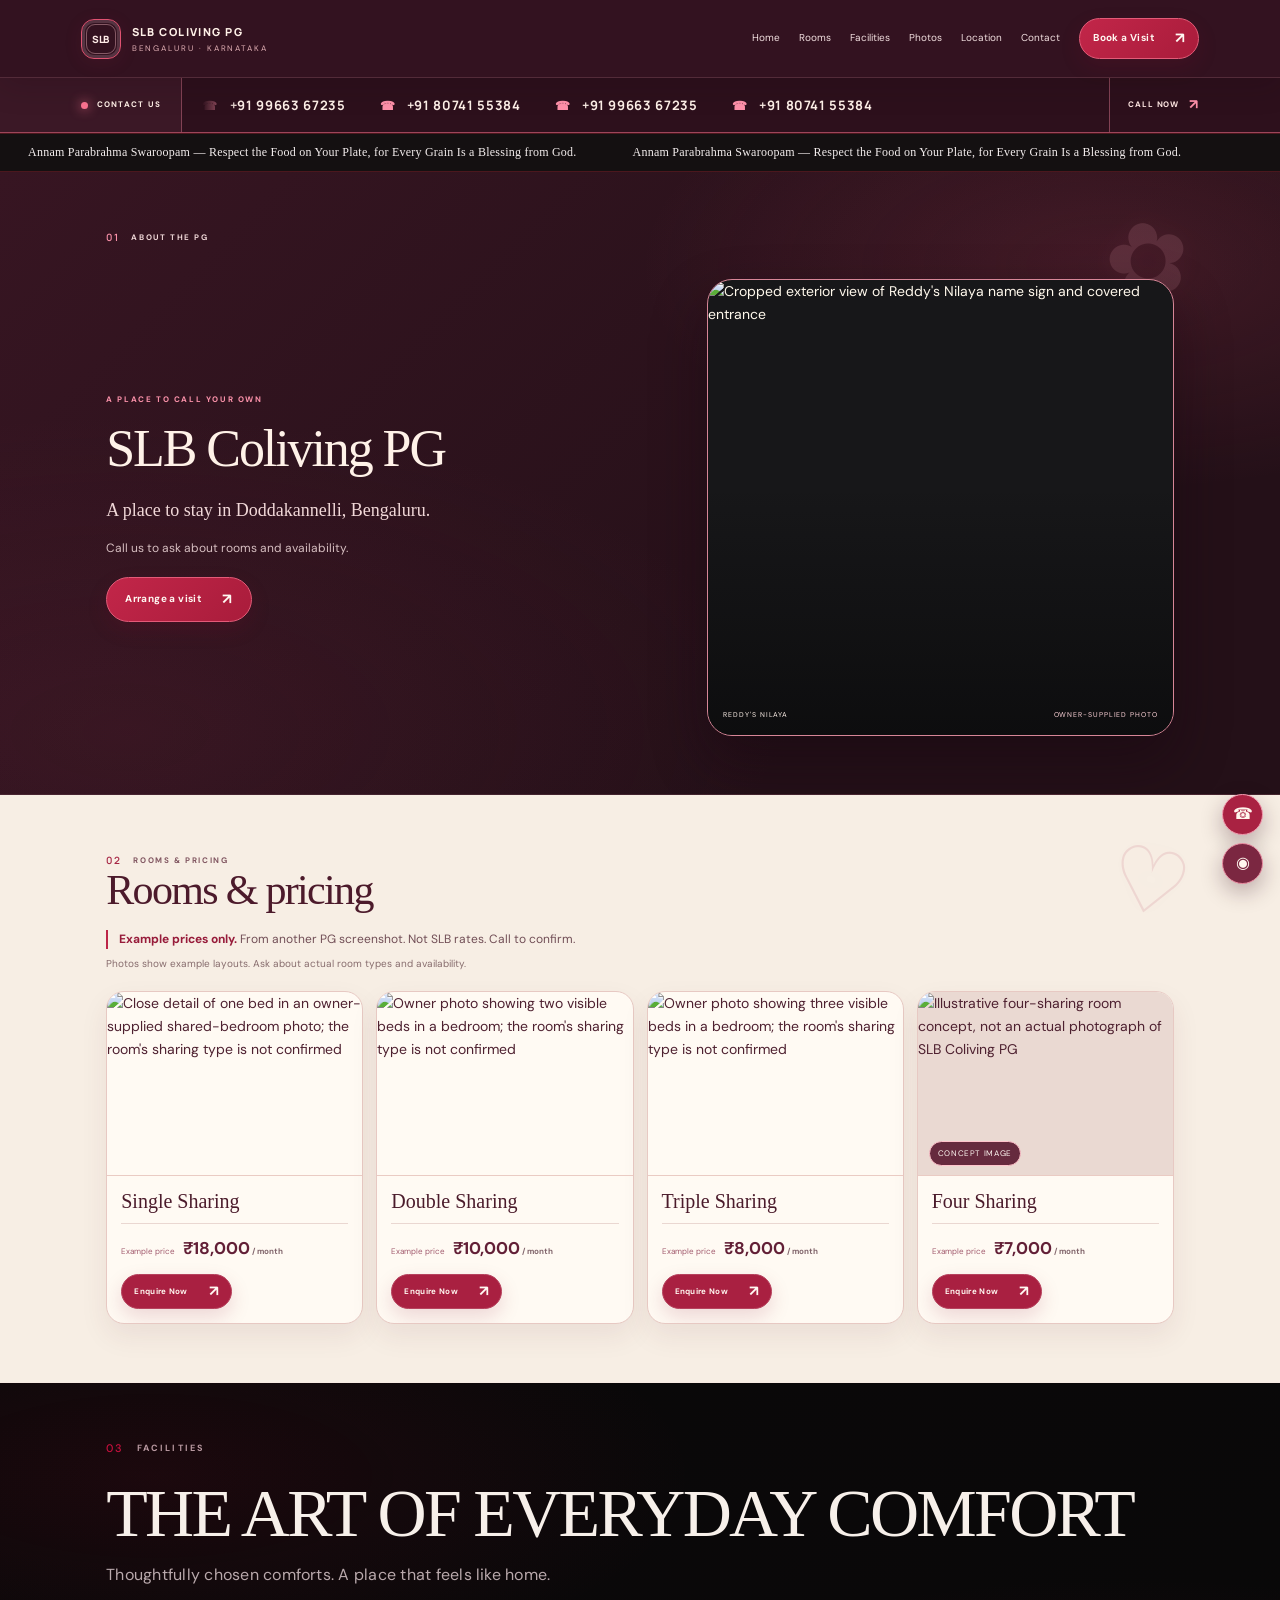
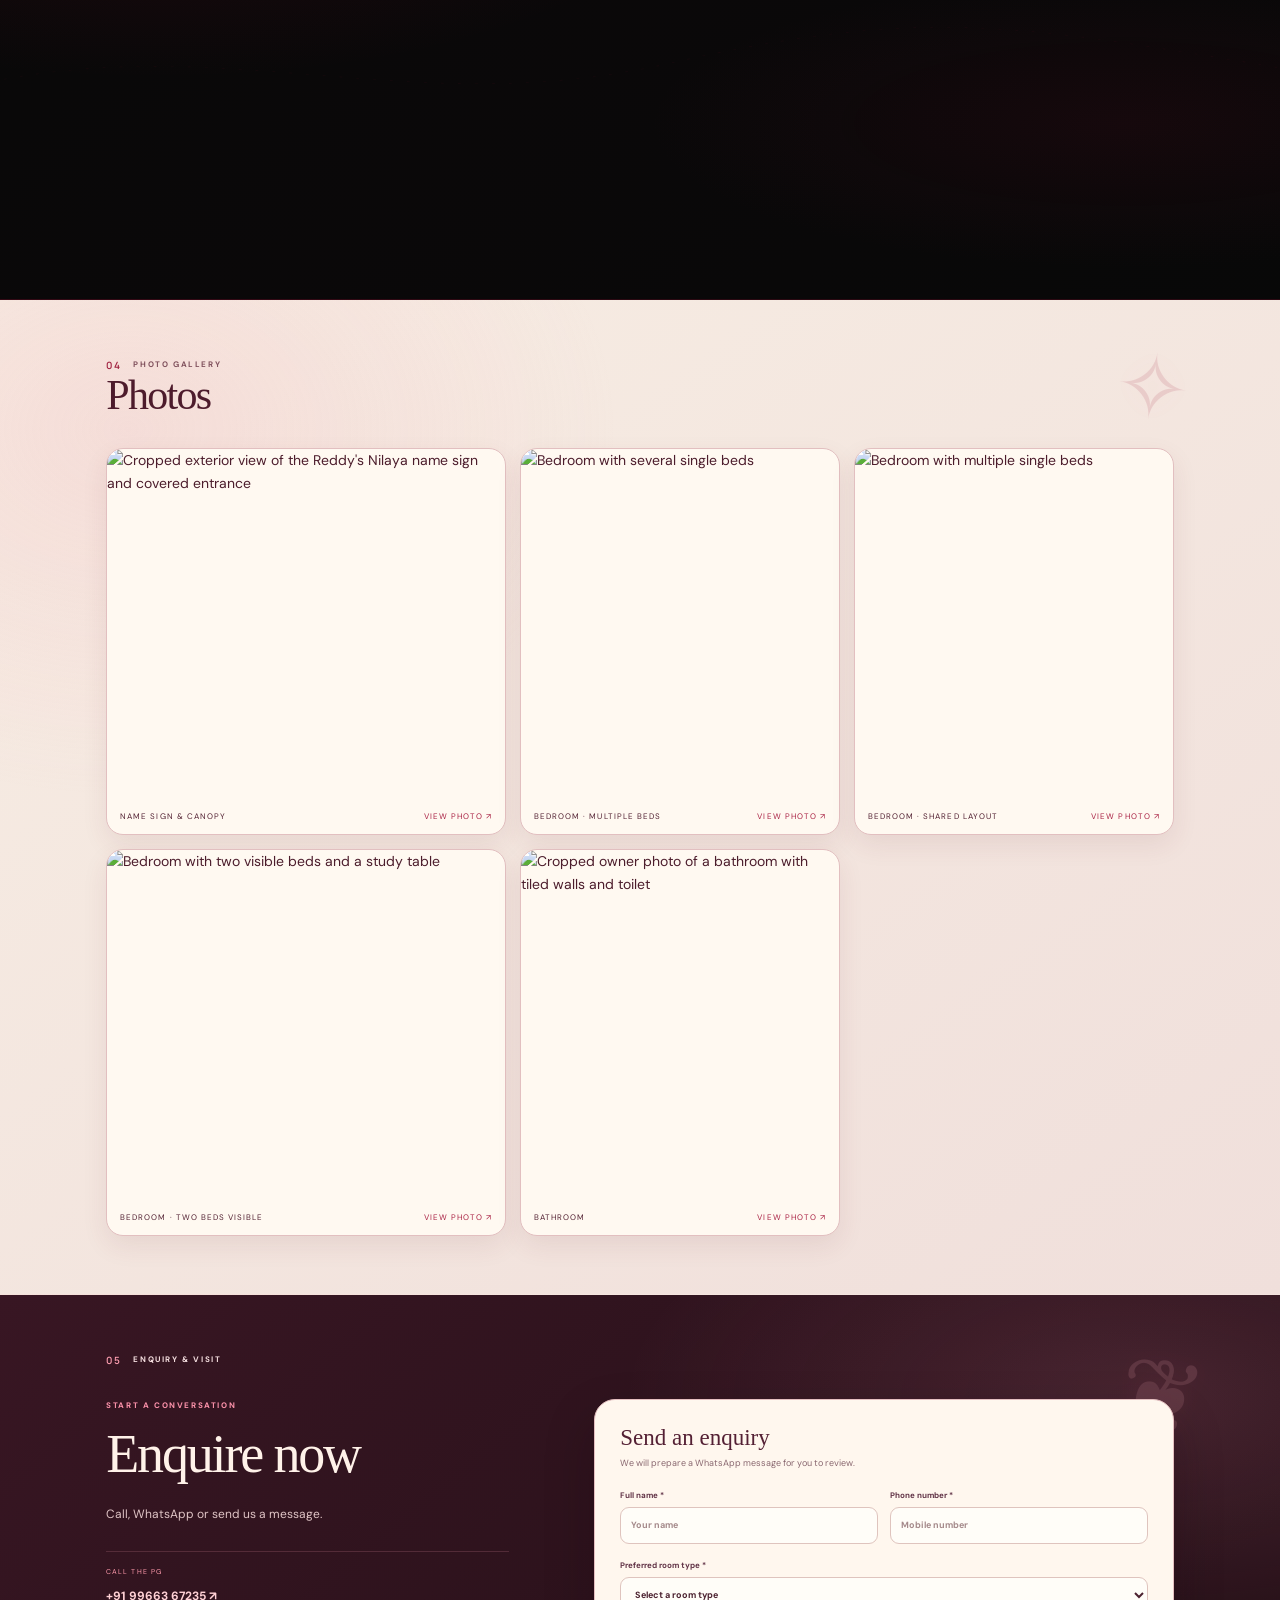
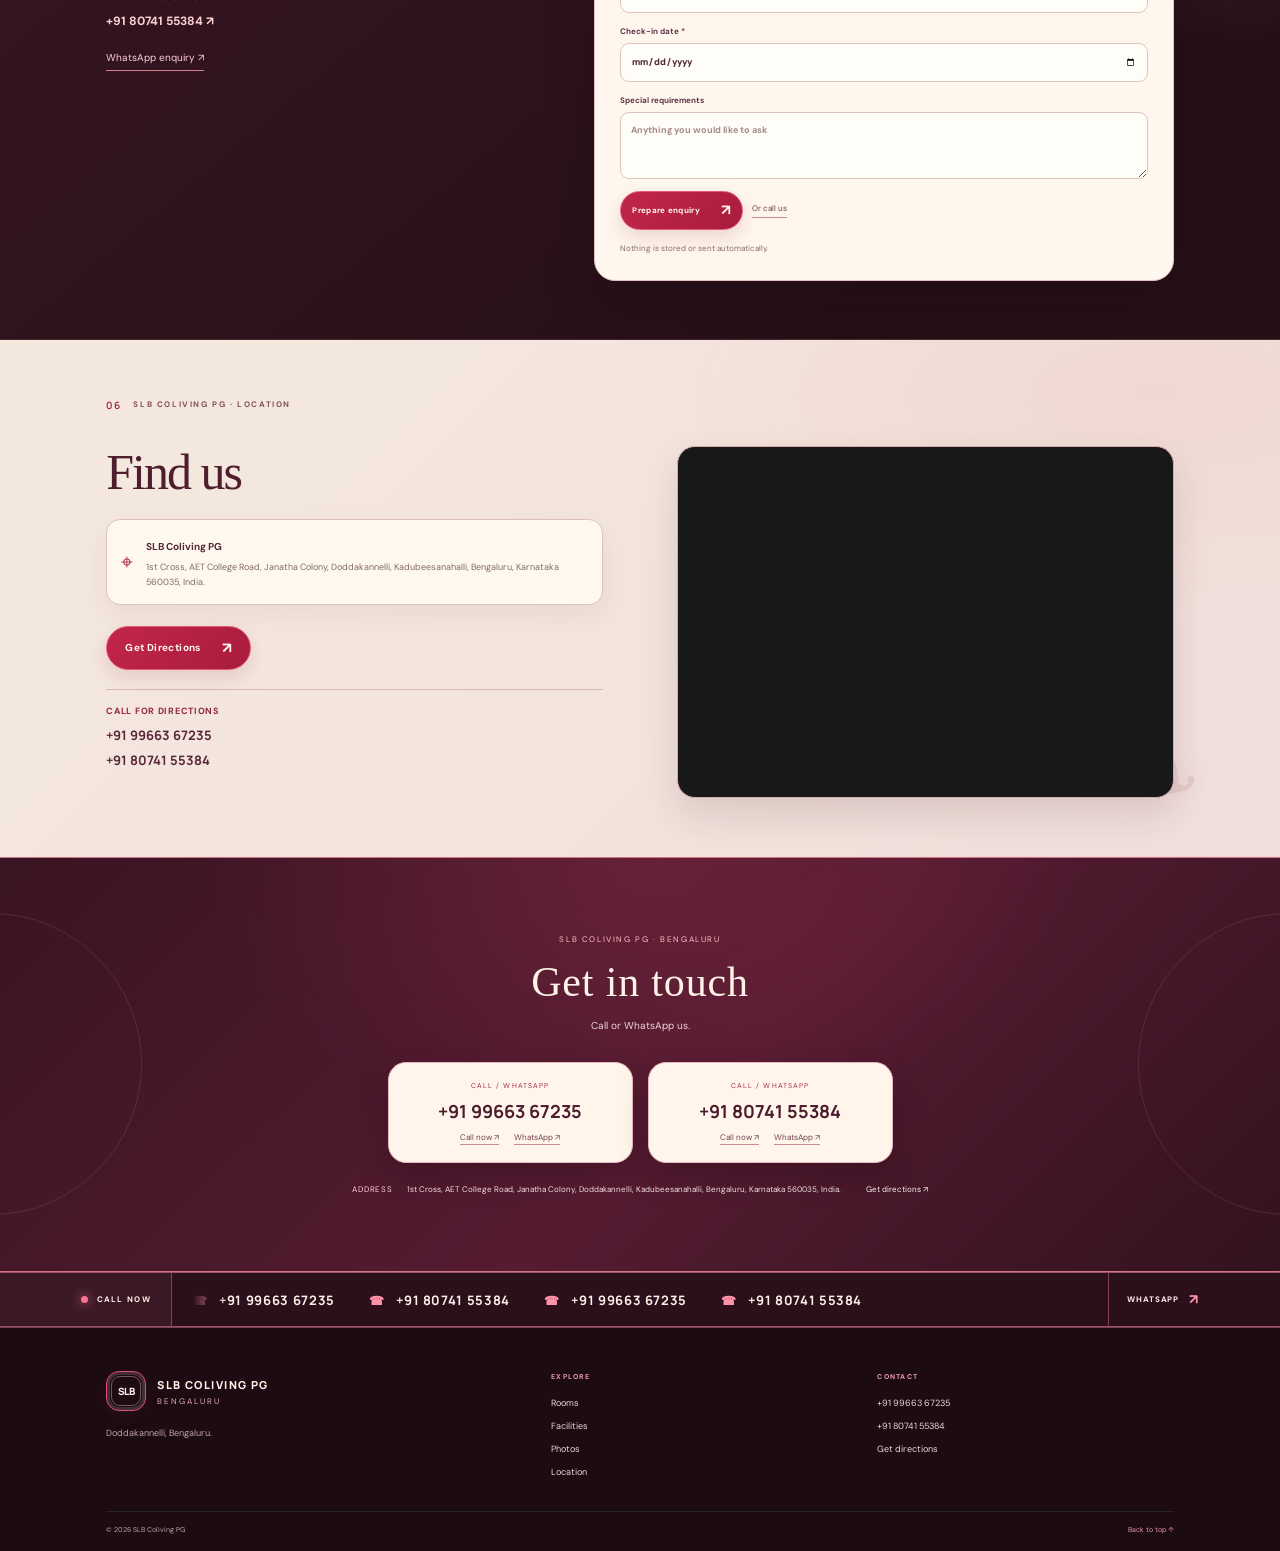
==== index.html @ c2b4a43f "Add files via upload" ====
<!doctype html>
<html lang="en">
  <head>
    <meta charset="utf-8" />
    <meta name="viewport" content="width=device-width, initial-scale=1" />
    <meta name="theme-color" content="#101011" />
    <meta
      name="description"
      content="SLB Coliving PG in Bengaluru. View owner-provided room photos, facilities, directions and contact details."
    />
    <title>SLB Coliving PG | Bengaluru</title>
    <link rel="preconnect" href="https://fonts.googleapis.com" />
    <link rel="preconnect" href="https://fonts.gstatic.com" crossorigin />
    <link
      href="https://fonts.googleapis.com/css2?family=DM+Sans:wght@400;500;600;700&family=Manrope:wght@400;500;600;700;800&display=swap"
      rel="stylesheet"
    />
    <link rel="stylesheet" href="style.css" />
  </head>
  <body>
    <header class="site-header">
      <a class="brand" href="#home" aria-label="SLB Coliving PG home"
        ><span class="brand-mark">SLB</span
        ><span class="brand-name"
          ><strong>SLB COLIVING PG</strong
          ><small>BENGALURU · KARNATAKA</small></span
        ></a
      >
      <button
        class="menu-toggle"
        aria-label="Open navigation"
        aria-expanded="false"
        aria-controls="main-nav"
      >
        <span></span><span></span><span></span>
      </button>
      <nav class="nav-links" id="main-nav" aria-label="Main navigation">
        <a href="#home">Home</a><a href="#rooms">Rooms</a
        ><a href="#facilities">Facilities</a><a href="#gallery">Photos</a
        ><a href="#location">Location</a><a href="#contact">Contact</a>
        <a class="button nav-book" href="#booking"
          >Book a Visit <span>↗</span></a
        >
      </nav>
    </header>
    <main id="home">
      <section class="ticker" aria-label="Contact phone numbers">
        <span class="ticker-label"><i class="pulse-dot"></i> CONTACT US</span>
        <div class="ticker-window">
          <div class="ticker-track">
            <div class="ticker-group">
              <a href="tel:+919966367235"
                ><span class="phone-icon">☎</span> +91 99663 67235</a
              ><b>✦</b
              ><a href="tel:+918074155384"
                ><span class="phone-icon">☎</span> +91 80741 55384</a
              ><b>✦</b>
            </div>
            <div class="ticker-group" aria-hidden="true">
              <a tabindex="-1" href="tel:+919966367235"
                ><span class="phone-icon">☎</span> +91 99663 67235</a
              ><b>✦</b
              ><a tabindex="-1" href="tel:+918074155384"
                ><span class="phone-icon">☎</span> +91 80741 55384</a
              ><b>✦</b>
            </div>
          </div>
        </div>
        <a class="ticker-call" href="tel:+919966367235"
          >CALL NOW <span>↗</span></a
        >
      </section>

      <section class="quote-ticker" aria-label="Food blessing quote">
        <div class="quote-track">
          <div class="quote-group">
            <span aria-hidden="true">✦</span>
            <p>
              Annam Parabrahma Swaroopam — Respect the Food on Your Plate, for
              Every Grain Is a Blessing from God.
            </p>
          </div>
          <div class="quote-group" aria-hidden="true">
            <span>✦</span>
            <p>
              Annam Parabrahma Swaroopam — Respect the Food on Your Plate, for
              Every Grain Is a Blessing from God.
            </p>
          </div>
        </div>
      </section>

      <section class="section about-section reveal" id="about">
        <div class="section-kicker"><span>01</span> ABOUT THE PG <i></i></div>
        <div class="about-layout">
          <div class="about-copy">
            <p class="overline">A PLACE TO CALL YOUR OWN</p>
            <h1>SLB Coliving PG</h1>
            <p class="lead">A place to stay in Doddakannelli, Bengaluru.</p>
            <p class="body-copy">
              Call us to ask about rooms and availability.
            </p>
            <a class="button" href="#booking">Arrange a visit <span>↗</span></a>
          </div>
          <figure class="about-image">
            <img
              src="assets/images/pg-exterior-canopy.jpg"
              alt="Cropped exterior view of Reddy's Nilaya name sign and covered entrance"
              fetchpriority="high"
            />
            <figcaption>
              <span>REDDY'S NILAYA</span><span>OWNER-SUPPLIED PHOTO</span>
            </figcaption>
          </figure>
        </div>
      </section>

      <section class="section rooms-section reveal" id="rooms">
        <div class="section-kicker">
          <span>02</span> ROOMS & PRICING <i></i>
        </div>
        <div class="section-heading"><h2>Rooms &amp; pricing</h2></div>
        <p class="pricing-note">
          <strong>Example prices only.</strong> From another PG screenshot. Not
          SLB rates. Call to confirm.
        </p>
        <p class="room-layout-note">
          Photos show example layouts. Ask about actual room types and
          availability.
        </p>

        <div class="room-grid" id="room-grid">
          <article class="room-card room-card-reference">
            <img
              class="room-photo"
              src="assets/images/single-bed-detail.jpg"
              alt="Close detail of one bed in an owner-supplied shared-bedroom photo; the room's sharing type is not confirmed"
              loading="lazy"
            />
            <div class="room-card-body">
              <h3>Single Sharing</h3>
              <div class="room-price">
                <span>Example price</span
                ><strong>₹18,000<small> / month</small></strong>
              </div>
              <div class="room-actions">
                <a href="#contact" class="button button-outline"
                  >Enquire Now <span>↗</span></a
                >
              </div>
            </div>
          </article>
          <article class="room-card room-card-reference">
            <img
              class="room-photo"
              src="assets/images/bedroom-layout-03.jpg"
              alt="Owner photo showing two visible beds in a bedroom; the room's sharing type is not confirmed"
              loading="lazy"
            />
            <div class="room-card-body">
              <h3>Double Sharing</h3>
              <div class="room-price">
                <span>Example price</span
                ><strong>₹10,000<small> / month</small></strong>
              </div>
              <div class="room-actions">
                <a href="#contact" class="button button-outline"
                  >Enquire Now <span>↗</span></a
                >
              </div>
            </div>
          </article>
          <article class="room-card room-card-reference">
            <img
              class="room-photo"
              src="assets/images/bedroom-layout-02.jpg"
              alt="Owner photo showing three visible beds in a bedroom; the room's sharing type is not confirmed"
              loading="lazy"
            />
            <div class="room-card-body">
              <h3>Triple Sharing</h3>
              <div class="room-price">
                <span>Example price</span
                ><strong>₹8,000<small> / month</small></strong>
              </div>
              <div class="room-actions">
                <a href="#contact" class="button button-outline"
                  >Enquire Now <span>↗</span></a
                >
              </div>
            </div>
          </article>
          <article class="room-card room-card-reference">
            <figure class="room-visual room-visual-concept">
              <img
                class="room-photo"
                src="assets/images/four-sharing-concept.jpg"
                alt="Illustrative four-sharing room concept, not an actual photograph of SLB Coliving PG"
                loading="lazy"
              />
              <figcaption class="concept-badge">Concept image</figcaption>
            </figure>
            <div class="room-card-body">
              <h3>Four Sharing</h3>
              <div class="room-price">
                <span>Example price</span
                ><strong>₹7,000<small> / month</small></strong>
              </div>
              <div class="room-actions">
                <a href="#contact" class="button button-outline"
                  >Enquire Now <span>↗</span></a
                >
              </div>
            </div>
          </article>
        </div>
      </section>

      <section class="section facilities-section reveal" id="facilities">
        <div class="facilities-marquee-art" aria-hidden="true">
          <svg class="facilities-flight-path" viewBox="0 0 900 180" preserveAspectRatio="none"><path d="M-40 125C150 10 280 176 470 78S720 18 940 100" /></svg>
          <svg class="facilities-butterfly-flight facilities-butterfly-flight--single" viewBox="0 0 100 72">
            <g class="facility-butterfly-wing facility-butterfly-wing--left"><path d="M49 34C39 16 18 8 9 14c-7 5 1 20 16 23-8 6-10 16-3 19 10 4 22-8 27-20"/><path d="M13 17c8 1 18 8 29 17M24 37c8 2 15 3 24 1"/></g>
            <g class="facility-butterfly-wing facility-butterfly-wing--right"><path d="M51 34c10-18 31-26 40-20 7 5-1 20-16 23 8 6 10 16 3 19-10 4-22-8-27-20"/><path d="M87 17c-8 1-18 8-29 17m18 3c-8 2-15 3-24 1"/></g>
            <path d="M49 31c-2 10-2 18 1 27m1-27c2 10 2 18-1 27m-1-27c-2-9-6-15-12-20m14 20c2-9 6-15 12-20"/>
          </svg>
        </div>
        <div class="facilities-marquee-heading">
          <div class="section-kicker"><span>03</span> FACILITIES</div>
          <h2>THE ART OF EVERYDAY COMFORT</h2>
          <p>Thoughtfully chosen comforts. A place that feels like home.</p>
        </div>
        <div class="facility-marquee-list">
          <article class="facility-marquee-row facility-marquee-row--single" data-facility-row data-row-id="all">
            <div class="facility-marquee-window" role="group" aria-label="Facility names">
              <div class="facility-marquee-track">
                <div class="facility-marquee-group">
                                    <button class="facility-marquee-item" type="button" data-facility-name="Bed" data-category-title="Room Essentials" data-category-description="Simple comforts for settling into your own space." aria-label="Show details for Bed" aria-pressed="false" aria-controls="facility-detail-all">
                    <span class="facility-marquee-name">Bed</span><span class="facility-marquee-star" aria-hidden="true">✦</span>
                  </button>
                  <button class="facility-marquee-item" type="button" data-facility-name="Bed Sheet" data-category-title="Room Essentials" data-category-description="Simple comforts for settling into your own space." aria-label="Show details for Bed Sheet" aria-pressed="false" aria-controls="facility-detail-all">
                    <span class="facility-marquee-name">Bed Sheet</span><span class="facility-marquee-star" aria-hidden="true">✦</span>
                  </button>
                  <button class="facility-marquee-item" type="button" data-facility-name="Pillows" data-category-title="Room Essentials" data-category-description="Simple comforts for settling into your own space." aria-label="Show details for Pillows" aria-pressed="false" aria-controls="facility-detail-all">
                    <span class="facility-marquee-name">Pillows</span><span class="facility-marquee-star" aria-hidden="true">✦</span>
                  </button>
                  <button class="facility-marquee-item" type="button" data-facility-name="Pillow Cover" data-category-title="Room Essentials" data-category-description="Simple comforts for settling into your own space." aria-label="Show details for Pillow Cover" aria-pressed="false" aria-controls="facility-detail-all">
                    <span class="facility-marquee-name">Pillow Cover</span><span class="facility-marquee-star" aria-hidden="true">✦</span>
                  </button>
                  <button class="facility-marquee-item" type="button" data-facility-name="Chair" data-category-title="Room Essentials" data-category-description="Simple comforts for settling into your own space." aria-label="Show details for Chair" aria-pressed="false" aria-controls="facility-detail-all">
                    <span class="facility-marquee-name">Chair</span><span class="facility-marquee-star" aria-hidden="true">✦</span>
                  </button>
                  <button class="facility-marquee-item" type="button" data-facility-name="Cupboard" data-category-title="Room Essentials" data-category-description="Simple comforts for settling into your own space." aria-label="Show details for Cupboard" aria-pressed="false" aria-controls="facility-detail-all">
                    <span class="facility-marquee-name">Cupboard</span><span class="facility-marquee-star" aria-hidden="true">✦</span>
                  </button>
                  <button class="facility-marquee-item" type="button" data-facility-name="Balcony" data-category-title="Room Essentials" data-category-description="Simple comforts for settling into your own space." aria-label="Show details for Balcony" aria-pressed="false" aria-controls="facility-detail-all">
                    <span class="facility-marquee-name">Balcony</span><span class="facility-marquee-star" aria-hidden="true">✦</span>
                  </button>
                  <button class="facility-marquee-item" type="button" data-facility-name="CCTV" data-category-title="Safety &amp; Security" data-category-description="Everyday security and backup essentials." aria-label="Show details for CCTV" aria-pressed="false" aria-controls="facility-detail-all">
                    <span class="facility-marquee-name">CCTV</span><span class="facility-marquee-star" aria-hidden="true">✦</span>
                  </button>
                  <button class="facility-marquee-item" type="button" data-facility-name="Security Guard" data-category-title="Safety &amp; Security" data-category-description="Everyday security and backup essentials." aria-label="Show details for Security Guard" aria-pressed="false" aria-controls="facility-detail-all">
                    <span class="facility-marquee-name">Security Guard</span><span class="facility-marquee-star" aria-hidden="true">✦</span>
                  </button>
                  <button class="facility-marquee-item" type="button" data-facility-name="Power Backup" data-category-title="Safety &amp; Security" data-category-description="Everyday security and backup essentials." aria-label="Show details for Power Backup" aria-pressed="false" aria-controls="facility-detail-all">
                    <span class="facility-marquee-name">Power Backup</span><span class="facility-marquee-star" aria-hidden="true">✦</span>
                  </button>
                  <button class="facility-marquee-item" type="button" data-facility-name="Common Refrigerator" data-category-title="Kitchen &amp; Dining" data-category-description="Shared essentials for cooking and dining." aria-label="Show details for Common Refrigerator" aria-pressed="false" aria-controls="facility-detail-all">
                    <span class="facility-marquee-name">Common Refrigerator</span><span class="facility-marquee-star" aria-hidden="true">✦</span>
                  </button>
                  <button class="facility-marquee-item" type="button" data-facility-name="Self Cooking" data-category-title="Kitchen &amp; Dining" data-category-description="Shared essentials for cooking and dining." aria-label="Show details for Self Cooking" aria-pressed="false" aria-controls="facility-detail-all">
                    <span class="facility-marquee-name">Self Cooking</span><span class="facility-marquee-star" aria-hidden="true">✦</span>
                  </button>
                  <button class="facility-marquee-item" type="button" data-facility-name="Gas Cylinder" data-category-title="Kitchen &amp; Dining" data-category-description="Shared essentials for cooking and dining." aria-label="Show details for Gas Cylinder" aria-pressed="false" aria-controls="facility-detail-all">
                    <span class="facility-marquee-name">Gas Cylinder</span><span class="facility-marquee-star" aria-hidden="true">✦</span>
                  </button>
                  <button class="facility-marquee-item" type="button" data-facility-name="Dining Table" data-category-title="Kitchen &amp; Dining" data-category-description="Shared essentials for cooking and dining." aria-label="Show details for Dining Table" aria-pressed="false" aria-controls="facility-detail-all">
                    <span class="facility-marquee-name">Dining Table</span><span class="facility-marquee-star" aria-hidden="true">✦</span>
                  </button>
                  <button class="facility-marquee-item" type="button" data-facility-name="Water Purifier" data-category-title="Kitchen &amp; Dining" data-category-description="Shared essentials for cooking and dining." aria-label="Show details for Water Purifier" aria-pressed="false" aria-controls="facility-detail-all">
                    <span class="facility-marquee-name">Water Purifier</span><span class="facility-marquee-star" aria-hidden="true">✦</span>
                  </button>
                  <button class="facility-marquee-item" type="button" data-facility-name="Housekeeping" data-category-title="Cleaning &amp; Laundry" data-category-description="Useful basics for laundry and everyday upkeep." aria-label="Show details for Housekeeping" aria-pressed="false" aria-controls="facility-detail-all">
                    <span class="facility-marquee-name">Housekeeping</span><span class="facility-marquee-star" aria-hidden="true">✦</span>
                  </button>
                  <button class="facility-marquee-item" type="button" data-facility-name="Washing Machine" data-category-title="Cleaning &amp; Laundry" data-category-description="Useful basics for laundry and everyday upkeep." aria-label="Show details for Washing Machine" aria-pressed="false" aria-controls="facility-detail-all">
                    <span class="facility-marquee-name">Washing Machine</span><span class="facility-marquee-star" aria-hidden="true">✦</span>
                  </button>
                  <button class="facility-marquee-item" type="button" data-facility-name="Clothes Drying Area" data-category-title="Cleaning &amp; Laundry" data-category-description="Useful basics for laundry and everyday upkeep." aria-label="Show details for Clothes Drying Area" aria-pressed="false" aria-controls="facility-detail-all">
                    <span class="facility-marquee-name">Clothes Drying Area</span><span class="facility-marquee-star" aria-hidden="true">✦</span>
                  </button>
                  <button class="facility-marquee-item" type="button" data-facility-name="Dustbin" data-category-title="Cleaning &amp; Laundry" data-category-description="Useful basics for laundry and everyday upkeep." aria-label="Show details for Dustbin" aria-pressed="false" aria-controls="facility-detail-all">
                    <span class="facility-marquee-name">Dustbin</span><span class="facility-marquee-star" aria-hidden="true">✦</span>
                  </button>
                  <button class="facility-marquee-item" type="button" data-facility-name="Shoe Rack" data-category-title="Cleaning &amp; Laundry" data-category-description="Useful basics for laundry and everyday upkeep." aria-label="Show details for Shoe Rack" aria-pressed="false" aria-controls="facility-detail-all">
                    <span class="facility-marquee-name">Shoe Rack</span><span class="facility-marquee-star" aria-hidden="true">✦</span>
                  </button>
                  <button class="facility-marquee-item" type="button" data-facility-name="Lift" data-category-title="Building &amp; Bathroom" data-category-description="Practical fixtures for the building and washroom." aria-label="Show details for Lift" aria-pressed="false" aria-controls="facility-detail-all">
                    <span class="facility-marquee-name">Lift</span><span class="facility-marquee-star" aria-hidden="true">✦</span>
                  </button>
                  <button class="facility-marquee-item" type="button" data-facility-name="Heat Pump" data-category-title="Building &amp; Bathroom" data-category-description="Practical fixtures for the building and washroom." aria-label="Show details for Heat Pump" aria-pressed="false" aria-controls="facility-detail-all">
                    <span class="facility-marquee-name">Heat Pump</span><span class="facility-marquee-star" aria-hidden="true">✦</span>
                  </button>
                  <button class="facility-marquee-item" type="button" data-facility-name="Shower" data-category-title="Building &amp; Bathroom" data-category-description="Practical fixtures for the building and washroom." aria-label="Show details for Shower" aria-pressed="false" aria-controls="facility-detail-all">
                    <span class="facility-marquee-name">Shower</span><span class="facility-marquee-star" aria-hidden="true">✦</span>
                  </button>
                  <button class="facility-marquee-item" type="button" data-facility-name="Attached Washroom" data-category-title="Building &amp; Bathroom" data-category-description="Practical fixtures for the building and washroom." aria-label="Show details for Attached Washroom" aria-pressed="false" aria-controls="facility-detail-all">
                    <span class="facility-marquee-name">Attached Washroom</span><span class="facility-marquee-star" aria-hidden="true">✦</span>
                  </button>
                  <button class="facility-marquee-item" type="button" data-facility-name="Wi-Fi" data-category-title="Other Facilities" data-category-description="Helpful everyday conveniences." aria-label="Show details for Wi-Fi" aria-pressed="false" aria-controls="facility-detail-all">
                    <span class="facility-marquee-name">Wi-Fi</span><span class="facility-marquee-star" aria-hidden="true">✦</span>
                  </button>
                  <button class="facility-marquee-item" type="button" data-facility-name="Two-Wheeler Parking" data-category-title="Other Facilities" data-category-description="Helpful everyday conveniences." aria-label="Show details for Two-Wheeler Parking" aria-pressed="false" aria-controls="facility-detail-all">
                    <span class="facility-marquee-name">Two-Wheeler Parking</span><span class="facility-marquee-star" aria-hidden="true">✦</span>
                  </button>
                </div>
                <div class="facility-marquee-group" aria-hidden="true">
                  <span class="facility-marquee-item facility-marquee-item--visual" data-facility-name="Bed" data-category-title="Room Essentials" data-category-description="Simple comforts for settling into your own space.">
                    <span class="facility-marquee-name">Bed</span><span class="facility-marquee-star" aria-hidden="true">✦</span>
                  </span>
                  <span class="facility-marquee-item facility-marquee-item--visual" data-facility-name="Bed Sheet" data-category-title="Room Essentials" data-category-description="Simple comforts for settling into your own space.">
                    <span class="facility-marquee-name">Bed Sheet</span><span class="facility-marquee-star" aria-hidden="true">✦</span>
                  </span>
                  <span class="facility-marquee-item facility-marquee-item--visual" data-facility-name="Pillows" data-category-title="Room Essentials" data-category-description="Simple comforts for settling into your own space.">
                    <span class="facility-marquee-name">Pillows</span><span class="facility-marquee-star" aria-hidden="true">✦</span>
                  </span>
                  <span class="facility-marquee-item facility-marquee-item--visual" data-facility-name="Pillow Cover" data-category-title="Room Essentials" data-category-description="Simple comforts for settling into your own space.">
                    <span class="facility-marquee-name">Pillow Cover</span><span class="facility-marquee-star" aria-hidden="true">✦</span>
                  </span>
                  <span class="facility-marquee-item facility-marquee-item--visual" data-facility-name="Chair" data-category-title="Room Essentials" data-category-description="Simple comforts for settling into your own space.">
                    <span class="facility-marquee-name">Chair</span><span class="facility-marquee-star" aria-hidden="true">✦</span>
                  </span>
                  <span class="facility-marquee-item facility-marquee-item--visual" data-facility-name="Cupboard" data-category-title="Room Essentials" data-category-description="Simple comforts for settling into your own space.">
                    <span class="facility-marquee-name">Cupboard</span><span class="facility-marquee-star" aria-hidden="true">✦</span>
                  </span>
                  <span class="facility-marquee-item facility-marquee-item--visual" data-facility-name="Balcony" data-category-title="Room Essentials" data-category-description="Simple comforts for settling into your own space.">
                    <span class="facility-marquee-name">Balcony</span><span class="facility-marquee-star" aria-hidden="true">✦</span>
                  </span>
                  <span class="facility-marquee-item facility-marquee-item--visual" data-facility-name="CCTV" data-category-title="Safety &amp; Security" data-category-description="Everyday security and backup essentials.">
                    <span class="facility-marquee-name">CCTV</span><span class="facility-marquee-star" aria-hidden="true">✦</span>
                  </span>
                  <span class="facility-marquee-item facility-marquee-item--visual" data-facility-name="Security Guard" data-category-title="Safety &amp; Security" data-category-description="Everyday security and backup essentials.">
                    <span class="facility-marquee-name">Security Guard</span><span class="facility-marquee-star" aria-hidden="true">✦</span>
                  </span>
                  <span class="facility-marquee-item facility-marquee-item--visual" data-facility-name="Power Backup" data-category-title="Safety &amp; Security" data-category-description="Everyday security and backup essentials.">
                    <span class="facility-marquee-name">Power Backup</span><span class="facility-marquee-star" aria-hidden="true">✦</span>
                  </span>
                  <span class="facility-marquee-item facility-marquee-item--visual" data-facility-name="Common Refrigerator" data-category-title="Kitchen &amp; Dining" data-category-description="Shared essentials for cooking and dining.">
                    <span class="facility-marquee-name">Common Refrigerator</span><span class="facility-marquee-star" aria-hidden="true">✦</span>
                  </span>
                  <span class="facility-marquee-item facility-marquee-item--visual" data-facility-name="Self Cooking" data-category-title="Kitchen &amp; Dining" data-category-description="Shared essentials for cooking and dining.">
                    <span class="facility-marquee-name">Self Cooking</span><span class="facility-marquee-star" aria-hidden="true">✦</span>
                  </span>
                  <span class="facility-marquee-item facility-marquee-item--visual" data-facility-name="Gas Cylinder" data-category-title="Kitchen &amp; Dining" data-category-description="Shared essentials for cooking and dining.">
                    <span class="facility-marquee-name">Gas Cylinder</span><span class="facility-marquee-star" aria-hidden="true">✦</span>
                  </span>
                  <span class="facility-marquee-item facility-marquee-item--visual" data-facility-name="Dining Table" data-category-title="Kitchen &amp; Dining" data-category-description="Shared essentials for cooking and dining.">
                    <span class="facility-marquee-name">Dining Table</span><span class="facility-marquee-star" aria-hidden="true">✦</span>
                  </span>
                  <span class="facility-marquee-item facility-marquee-item--visual" data-facility-name="Water Purifier" data-category-title="Kitchen &amp; Dining" data-category-description="Shared essentials for cooking and dining.">
                    <span class="facility-marquee-name">Water Purifier</span><span class="facility-marquee-star" aria-hidden="true">✦</span>
                  </span>
                  <span class="facility-marquee-item facility-marquee-item--visual" data-facility-name="Housekeeping" data-category-title="Cleaning &amp; Laundry" data-category-description="Useful basics for laundry and everyday upkeep.">
                    <span class="facility-marquee-name">Housekeeping</span><span class="facility-marquee-star" aria-hidden="true">✦</span>
                  </span>
                  <span class="facility-marquee-item facility-marquee-item--visual" data-facility-name="Washing Machine" data-category-title="Cleaning &amp; Laundry" data-category-description="Useful basics for laundry and everyday upkeep.">
                    <span class="facility-marquee-name">Washing Machine</span><span class="facility-marquee-star" aria-hidden="true">✦</span>
                  </span>
                  <span class="facility-marquee-item facility-marquee-item--visual" data-facility-name="Clothes Drying Area" data-category-title="Cleaning &amp; Laundry" data-category-description="Useful basics for laundry and everyday upkeep.">
                    <span class="facility-marquee-name">Clothes Drying Area</span><span class="facility-marquee-star" aria-hidden="true">✦</span>
                  </span>
                  <span class="facility-marquee-item facility-marquee-item--visual" data-facility-name="Dustbin" data-category-title="Cleaning &amp; Laundry" data-category-description="Useful basics for laundry and everyday upkeep.">
                    <span class="facility-marquee-name">Dustbin</span><span class="facility-marquee-star" aria-hidden="true">✦</span>
                  </span>
                  <span class="facility-marquee-item facility-marquee-item--visual" data-facility-name="Shoe Rack" data-category-title="Cleaning &amp; Laundry" data-category-description="Useful basics for laundry and everyday upkeep.">
                    <span class="facility-marquee-name">Shoe Rack</span><span class="facility-marquee-star" aria-hidden="true">✦</span>
                  </span>
                  <span class="facility-marquee-item facility-marquee-item--visual" data-facility-name="Lift" data-category-title="Building &amp; Bathroom" data-category-description="Practical fixtures for the building and washroom.">
                    <span class="facility-marquee-name">Lift</span><span class="facility-marquee-star" aria-hidden="true">✦</span>
                  </span>
                  <span class="facility-marquee-item facility-marquee-item--visual" data-facility-name="Heat Pump" data-category-title="Building &amp; Bathroom" data-category-description="Practical fixtures for the building and washroom.">
                    <span class="facility-marquee-name">Heat Pump</span><span class="facility-marquee-star" aria-hidden="true">✦</span>
                  </span>
                  <span class="facility-marquee-item facility-marquee-item--visual" data-facility-name="Shower" data-category-title="Building &amp; Bathroom" data-category-description="Practical fixtures for the building and washroom.">
                    <span class="facility-marquee-name">Shower</span><span class="facility-marquee-star" aria-hidden="true">✦</span>
                  </span>
                  <span class="facility-marquee-item facility-marquee-item--visual" data-facility-name="Attached Washroom" data-category-title="Building &amp; Bathroom" data-category-description="Practical fixtures for the building and washroom.">
                    <span class="facility-marquee-name">Attached Washroom</span><span class="facility-marquee-star" aria-hidden="true">✦</span>
                  </span>
                  <span class="facility-marquee-item facility-marquee-item--visual" data-facility-name="Wi-Fi" data-category-title="Other Facilities" data-category-description="Helpful everyday conveniences.">
                    <span class="facility-marquee-name">Wi-Fi</span><span class="facility-marquee-star" aria-hidden="true">✦</span>
                  </span>
                  <span class="facility-marquee-item facility-marquee-item--visual" data-facility-name="Two-Wheeler Parking" data-category-title="Other Facilities" data-category-description="Helpful everyday conveniences.">
                    <span class="facility-marquee-name">Two-Wheeler Parking</span><span class="facility-marquee-star" aria-hidden="true">✦</span>
                  </span>
                </div>
              </div>
            </div>
            <div class="facility-detail" id="facility-detail-all" role="status" aria-live="polite" aria-atomic="true" hidden>
              <span class="facility-detail-category"></span>
              <p><strong class="facility-detail-name"></strong><span class="facility-detail-description"></span></p>
              <button class="facility-detail-close" type="button" aria-label="Close facility details">×</button>
            </div>
          </article>
        </div>
      </section>
      <section class="section gallery-section reveal" id="gallery">
        <div class="section-kicker"><span>04</span> PHOTO GALLERY <i></i></div>
        <div class="section-heading"><h2>Photos</h2></div>
        <div class="gallery-grid">
          <button
            class="gallery-item"
            type="button"
            data-lightbox="assets/images/pg-exterior-canopy.jpg"
            data-lightbox-alt="Cropped exterior view of Reddy's Nilaya name sign and covered entrance"
            aria-label="View the PG building exterior photo"
          >
            <img
              src="assets/images/pg-exterior-canopy.jpg"
              alt="Cropped exterior view of the Reddy's Nilaya name sign and covered entrance"
              loading="lazy"
            /><span>NAME SIGN & CANOPY <i>VIEW PHOTO ↗</i></span>
          </button>
          <button
            class="gallery-item"
            type="button"
            data-lightbox="assets/images/bedroom-layout-01.jpg"
            data-lightbox-alt="Bedroom with several single beds"
            aria-label="View bedroom photo showing several single beds"
          >
            <img
              src="assets/images/bedroom-layout-01.jpg"
              alt="Bedroom with several single beds"
              loading="lazy"
            /><span>BEDROOM · MULTIPLE BEDS <i>VIEW PHOTO ↗</i></span>
          </button>
          <button
            class="gallery-item"
            type="button"
            data-lightbox="assets/images/bedroom-layout-02.jpg"
            data-lightbox-alt="Bedroom with multiple single beds"
            aria-label="View bedroom photo showing multiple beds"
          >
            <img
              src="assets/images/bedroom-layout-02.jpg"
              alt="Bedroom with multiple single beds"
              loading="lazy"
            /><span>BEDROOM · SHARED LAYOUT <i>VIEW PHOTO ↗</i></span>
          </button>
          <button
            class="gallery-item"
            type="button"
            data-lightbox="assets/images/bedroom-layout-03.jpg"
            data-lightbox-alt="Bedroom with two visible beds and a study table"
            aria-label="View bedroom photo with two visible beds and a study table"
          >
            <img
              src="assets/images/bedroom-layout-03.jpg"
              alt="Bedroom with two visible beds and a study table"
              loading="lazy"
            /><span>BEDROOM · TWO BEDS VISIBLE <i>VIEW PHOTO ↗</i></span>
          </button>
          <button
            class="gallery-item"
            type="button"
            data-lightbox="assets/images/pg-bathroom.jpg"
            data-lightbox-alt="Cropped owner photo of a bathroom with tiled walls and toilet"
            aria-label="View bathroom photo"
          >
            <img
              src="assets/images/pg-bathroom.jpg"
              alt="Cropped owner photo of a bathroom with tiled walls and toilet"
              loading="lazy"
            /><span>BATHROOM <i>VIEW PHOTO ↗</i></span>
          </button>
        </div>
      </section>

      <section class="section booking-section reveal" id="booking">
        <div class="section-kicker">
          <span>05</span> ENQUIRY & VISIT <i></i>
        </div>
        <div class="booking-layout">
          <div class="booking-copy">
            <p class="overline">START A CONVERSATION</p>
            <h2>Enquire now</h2>
            <p class="body-copy">Call, WhatsApp or send us a message.</p>
            <div class="booking-quick">
              <span>CALL THE PG</span
              ><a href="tel:+919966367235">+91 99663 67235 ↗</a
              ><a href="tel:+918074155384">+91 80741 55384 ↗</a>
            </div>
            <a
              class="whatsapp-link"
              href="https://wa.me/919966367235?text=Hello%2C%20I%20would%20like%20to%20enquire%20about%20your%20PG%20accommodation."
              target="_blank"
              rel="noopener"
              >WhatsApp enquiry ↗</a
            >
          </div>
          <form class="booking-form" id="booking-form" novalidate>
            <h3>Send an enquiry</h3>
            <p>We will prepare a WhatsApp message for you to review.</p>
            <div class="form-row">
              <label
                >Full name *<input
                  name="name"
                  type="text"
                  placeholder="Your name"
                  required
                  minlength="2"
                  autocomplete="name" /><small class="field-error"></small
              ></label>
              <label
                >Phone number *<input
                  name="phone"
                  type="tel"
                  placeholder="Mobile number"
                  required
                  inputmode="tel"
                  autocomplete="tel" /><small class="field-error"></small
              ></label>
            </div>
            <label
              >Preferred room type *<select name="room" required>
                <option value="" selected disabled>Select a room type</option>
                <option>Single sharing</option>
                <option>Double sharing</option>
                <option>Triple sharing</option>
                <option>Four sharing</option>
                <option>Other / not sure</option></select
              ><small class="field-error"></small
            ></label>
            <label
              >Check-in date *<input name="date" type="date" required /><small
                class="field-error"
              ></small
            ></label>
            <label
              >Special requirements<textarea
                name="requirements"
                rows="3"
                placeholder="Anything you would like to ask"
              ></textarea>
            </label>
            <div class="form-buttons">
              <button class="button" type="submit">
                Prepare enquiry <span>↗</span></button
              ><a class="callback-link" href="tel:+919966367235">Or call us</a>
            </div>
            <p class="form-note">Nothing is stored or sent automatically.</p>
            <div
              class="form-message"
              role="status"
              aria-live="polite"
              hidden
            ></div>
          </form>
        </div>
      </section>

      <section class="section location-section reveal" id="location">
        <div class="section-kicker">
          <span>06</span> SLB COLIVING PG · LOCATION <i></i>
        </div>
        <div class="location-layout">
          <div>
            <h2>Find us</h2>
            <div class="address-box">
              <span aria-hidden="true">⌖</span>
              <div>
                <b>SLB Coliving PG</b>
                <p>
                  1st Cross, AET College Road, Janatha Colony, Doddakannelli,
                  Kadubeesanahalli, Bengaluru, Karnataka 560035, India.
                </p>
              </div>
            </div>
            <a
              class="button directions-button"
              href="https://www.google.com/maps/dir/?api=1&amp;destination=SLB+Coliving+PG%2C+1st+Cross%2C+AET+College+Road%2C+Janatha+Colony%2C+Doddakannelli%2C+Kadubeesanahalli%2C+Bengaluru%2C+Karnataka+560035%2C+India"
              target="_blank"
              rel="noopener"
              >Get Directions <span>↗</span></a
            >
            <div class="location-contact">
              <b>Call for directions</b
              ><a href="tel:+919966367235">+91 99663 67235</a
              ><a href="tel:+918074155384">+91 80741 55384</a>
            </div>
          </div>
          <div class="map-frame">
            <iframe
              title="Google Map showing the SLB Coliving PG address"
              src="https://maps.google.com/maps?q=SLB+Coliving+PG%2C+1st+Cross%2C+AET+College+Road%2C+Janatha+Colony%2C+Doddakannelli%2C+Kadubeesanahalli%2C+Bengaluru%2C+Karnataka+560035%2C+India&amp;z=15&amp;output=embed"
              loading="lazy"
              referrerpolicy="no-referrer-when-downgrade"
              allowfullscreen
            ></iframe>
          </div>
        </div>
      </section>

      <section class="contact-section reveal" id="contact">
        <div class="contact-overline">SLB COLIVING PG · BENGALURU</div>
        <h2>Get in touch</h2>
        <p>Call or WhatsApp us.</p>
        <div class="contact-numbers">
          <div>
            <span>CALL / WHATSAPP</span
            ><a href="tel:+919966367235">+91 99663 67235</a>
            <div class="contact-actions">
              <a href="tel:+919966367235">Call now ↗</a
              ><a
                href="https://wa.me/919966367235?text=Hello%2C%20I%20would%20like%20to%20enquire%20about%20your%20PG%20accommodation."
                target="_blank"
                rel="noopener"
                >WhatsApp ↗</a
              >
            </div>
          </div>
          <div>
            <span>CALL / WHATSAPP</span
            ><a href="tel:+918074155384">+91 80741 55384</a>
            <div class="contact-actions">
              <a href="tel:+918074155384">Call now ↗</a
              ><a
                href="https://wa.me/918074155384?text=Hello%2C%20I%20would%20like%20to%20enquire%20about%20your%20PG%20accommodation."
                target="_blank"
                rel="noopener"
                >WhatsApp ↗</a
              >
            </div>
          </div>
        </div>
        <div class="contact-other">
          <span>ADDRESS</span
          ><b
            >1st Cross, AET College Road, Janatha Colony, Doddakannelli,
            Kadubeesanahalli, Bengaluru, Karnataka 560035, India.</b
          >
          <a
            href="https://www.google.com/maps/dir/?api=1&amp;destination=SLB+Coliving+PG%2C+1st+Cross%2C+AET+College+Road%2C+Janatha+Colony%2C+Doddakannelli%2C+Kadubeesanahalli%2C+Bengaluru%2C+Karnataka+560035%2C+India"
            target="_blank"
            rel="noopener"
            >Get directions ↗</a
          >
        </div>
      </section>

      <section class="ticker ticker-footer" aria-label="Call SLB Coliving PG">
        <span class="ticker-label"><i class="pulse-dot"></i> CALL NOW</span>
        <div class="ticker-window">
          <div class="ticker-track">
            <div class="ticker-group">
              <a href="tel:+919966367235"
                ><span class="phone-icon">☎</span> +91 99663 67235</a
              ><b>✦</b
              ><a href="tel:+918074155384"
                ><span class="phone-icon">☎</span> +91 80741 55384</a
              ><b>✦</b>
            </div>
            <div class="ticker-group" aria-hidden="true">
              <a tabindex="-1" href="tel:+919966367235"
                ><span class="phone-icon">☎</span> +91 99663 67235</a
              ><b>✦</b
              ><a tabindex="-1" href="tel:+918074155384"
                ><span class="phone-icon">☎</span> +91 80741 55384</a
              ><b>✦</b>
            </div>
          </div>
        </div>
        <a
          class="ticker-call"
          href="https://wa.me/919966367235?text=Hello%2C%20I%20would%20like%20to%20enquire%20about%20your%20PG%20accommodation."
          target="_blank"
          rel="noopener"
          >WHATSAPP <span>↗</span></a
        >
      </section>
    </main>
    <footer class="site-footer">
      <div class="footer-main">
        <div class="footer-brand">
          <a class="brand" href="#home"
            ><span class="brand-mark">SLB</span
            ><span class="brand-name"
              ><strong>SLB COLIVING PG</strong><small>BENGALURU</small></span
            ></a
          >
          <p>Doddakannelli, Bengaluru.</p>
        </div>
        <div class="footer-column">
          <strong>EXPLORE</strong><a href="#rooms">Rooms</a
          ><a href="#facilities">Facilities</a><a href="#gallery">Photos</a
          ><a href="#location">Location</a>
        </div>
        <div class="footer-column">
          <strong>CONTACT</strong><a href="tel:+919966367235">+91 99663 67235</a
          ><a href="tel:+918074155384">+91 80741 55384</a
          ><a href="#location">Get directions</a>
        </div>
      </div>
      <div class="footer-bottom">
        <span>© <span id="year"></span> SLB Coliving PG</span
        ><a href="#home">Back to top ↑</a>
      </div>
    </footer>
    <div class="floating-actions">
      <a
        href="tel:+919966367235"
        aria-label="Call SLB Coliving PG at plus 91 99663 67235"
        >☎</a
      ><a
        class="float-whatsapp"
        href="https://wa.me/919966367235?text=Hello%2C%20I%20would%20like%20to%20enquire%20about%20your%20PG%20accommodation."
        target="_blank"
        rel="noopener"
        aria-label="WhatsApp SLB Coliving PG"
        >◉</a
      >
    </div>
    <dialog class="lightbox" aria-label="Photo viewer">
      <button class="lightbox-close" aria-label="Close photo viewer">×</button
      ><img alt="Expanded owner-supplied PG photo" />
    </dialog>
    <script src="script.js"></script>
  </body>
</html>
---- style.css ----
/* Reddy's Nilaya — premium charcoal, white and signal-red theme */
:root {
  --bg: #101011;
  --panel: #171719;
  --panel2: #1d1d20;
  --white: #f7f6f3;
  --muted: #a5a3a2;
  --quiet: #777577;
  --red: #ed2634;
  --red-dark: #bd1827;
  --line: #303033;
  --serif: Georgia, "Times New Roman", serif;
  --sans: "DM Sans", Arial, sans-serif;
  --display: "Manrope", "DM Sans", Arial, sans-serif;
  --shadow: 0 18px 55px #0009;
  --glow: 0 0 20px #ed263433;
}
* {
  box-sizing: border-box;
}
html {
  scroll-behavior: smooth;
  scroll-padding-top: 86px;
}
body {
  margin: 0;
  background: var(--bg);
  color: var(--white);
  font-family: var(--sans);
  font-size: 14px;
  line-height: 1.65;
}
a {
  color: inherit;
  text-decoration: none;
}
img {
  display: block;
  max-width: 100%;
}
button,
input,
select,
textarea {
  font: inherit;
}
button {
  color: inherit;
}
.site-header {
  height: 78px;
  position: sticky;
  top: 0;
  z-index: 50;
  background: #111112f5;
  backdrop-filter: blur(16px);
  border-bottom: 1px solid #ffffff10;
  display: flex;
  align-items: center;
  justify-content: space-between;
  padding: 0 6.3%;
}
.brand {
  display: flex;
  align-items: center;
  gap: 11px;
  flex-shrink: 0;
}
.brand-mark {
  width: 40px;
  height: 40px;
  display: grid;
  place-items: center;
  border: 1px solid var(--red);
  color: var(--white);
  font: 800 13px var(--display);
  letter-spacing: -0.08em;
  position: relative;
}
.brand-mark:after {
  content: "";
  position: absolute;
  inset: 4px;
  border: 1px solid #ed26346b;
}
.brand-name strong,
.brand-name small {
  display: block;
  line-height: 1.25;
}
.brand-name strong {
  font: 800 11px var(--display);
  letter-spacing: 0.13em;
}
.brand-name small {
  font-size: 8px;
  letter-spacing: 0.24em;
  color: #aaa6a7;
  margin-top: 4px;
}
.nav-links {
  display: flex;
  align-items: center;
  gap: 19px;
}
.nav-links > a:not(.button) {
  font-size: 10px;
  color: #d1cdce;
  transition: color 0.2s;
}
.nav-links > a:not(.button):hover,
.nav-links > a.active {
  color: var(--red);
}
.button {
  display: inline-flex;
  align-items: center;
  justify-content: center;
  gap: 21px;
  background: var(--red);
  color: white;
  padding: 13px 18px;
  border: 1px solid var(--red);
  font-size: 10px;
  font-weight: 700;
  letter-spacing: 0.04em;
  cursor: pointer;
  transition:
    background 0.22s,
    color 0.22s,
    box-shadow 0.22s,
    transform 0.22s;
}
.button:hover {
  background: #ff3340;
  box-shadow: var(--glow);
  transform: translateY(-2px);
}
.button span {
  font-size: 15px;
  line-height: 1;
}
.nav-book {
  padding: 11px 13px;
  white-space: nowrap;
}
.menu-toggle {
  display: none;
}
.ticker {
  height: 55px;
  background: #0b0b0c;
  border-bottom: 1px solid #4b171d;
  display: flex;
  align-items: center;
  gap: 20px;
  overflow: hidden;
  position: relative;
  z-index: 2;
}
.ticker-label {
  height: 100%;
  padding: 0 20px 0 6.3%;
  display: flex;
  align-items: center;
  gap: 9px;
  white-space: nowrap;
  background: #111112;
  border-right: 1px solid #3c171b;
  font-size: 8px;
  letter-spacing: 0.16em;
  font-weight: 800;
  color: #e5e1e1;
}
.pulse-dot {
  width: 7px;
  height: 7px;
  background: var(--red);
  border-radius: 50%;
  box-shadow: 0 0 10px var(--red);
  animation: pulse 1.8s infinite;
}
.ticker-window {
  overflow: hidden;
  flex: 1;
  mask-image: linear-gradient(
    90deg,
    transparent,
    #000 4%,
    #000 96%,
    transparent
  );
}
.ticker-track {
  display: flex;
  width: max-content;
  animation: marquee 28s linear infinite;
}
.ticker:hover .ticker-track {
  animation-play-state: paused;
}
.ticker-group {
  display: flex;
  align-items: center;
  gap: 34px;
  padding-right: 34px;
  white-space: nowrap;
}
.ticker-group a {
  font: 700 13px var(--display);
  letter-spacing: 0.05em;
  color: white;
}
.ticker-group a:hover {
  color: var(--red);
}
.ticker-group b {
  font-size: 9px;
  color: var(--red);
  text-shadow: 0 0 10px #ed2634aa;
}
.phone-icon {
  color: var(--red);
  font-size: 12px;
  padding-right: 8px;
}
.ticker-call {
  height: 100%;
  padding: 0 6.3% 0 18px;
  border-left: 1px solid #3c171b;
  display: flex;
  align-items: center;
  gap: 10px;
  font-size: 8px;
  letter-spacing: 0.12em;
  font-weight: 800;
  white-space: nowrap;
}
.ticker-call span {
  color: var(--red);
  font-size: 14px;
}
@keyframes marquee {
  to {
    transform: translateX(-50%);
  }
}
@keyframes pulse {
  50% {
    box-shadow: 0 0 3px var(--red);
    opacity: 0.65;
  }
}
.section {
  padding: 88px 8.3%;
  border-bottom: 1px solid #ffffff0a;
}
.section-kicker {
  display: flex;
  align-items: center;
  gap: 12px;
  font-size: 8px;
  letter-spacing: 0.2em;
  font-weight: 700;
  color: #d5d1d2;
}
.section-kicker > span {
  font: 600 10px var(--display);
  color: var(--red);
}
.section-kicker i {
  height: 1px;
  width: 47px;
  background: var(--red);
  box-shadow: 0 0 8px #ed263466;
}
.overline {
  margin: 0 0 14px;
  color: var(--red);
  font-size: 8px;
  letter-spacing: 0.2em;
  font-weight: 800;
}
.about-layout {
  display: grid;
  grid-template-columns: 1.04fr 0.96fr;
  align-items: center;
  gap: 9%;
  padding-top: 35px;
}
.about-copy h1,
.section-heading h2,
.food-content h2,
.booking-copy h2,
.location-layout h2,
.review-placeholder h2 {
  font: 500 clamp(39px, 5.1vw, 67px)/1.05 var(--serif);
  letter-spacing: -0.04em;
  margin: 0 0 20px;
}
.about-copy h1 em,
.section-heading h2 em,
.food-content h2 em,
.booking-copy h2 em,
.location-layout h2 em {
  color: var(--red);
  font-style: normal;
}
.lead {
  max-width: 495px;
  color: #e7e4e3;
  font: 500 18px/1.55 var(--serif);
  margin: 0 0 12px;
}
.body-copy {
  max-width: 490px;
  color: #aaa7a6;
  font-size: 12px;
  line-height: 1.9;
}
.about-facts {
  display: grid;
  grid-template-columns: 1fr 1fr;
  border-top: 1px solid var(--line);
  border-bottom: 1px solid var(--line);
  margin: 24px 0;
  padding: 13px 0;
  gap: 15px;
}
.about-facts span,
.about-facts strong {
  display: block;
}
.about-facts span {
  font-size: 7px;
  color: var(--red);
  letter-spacing: 0.16em;
  font-weight: 700;
}
.about-facts strong {
  font-size: 10px;
  font-weight: 500;
  color: #e0dcdb;
  margin-top: 5px;
}
.about-image {
  margin: 0;
  position: relative;
  background: #171719;
  box-shadow: var(--shadow);
  overflow: hidden;
}
.about-image img {
  width: 100%;
  height: 455px;
  object-fit: cover;
  object-position: center 45%;
  transition: transform 0.55s;
}
.about-image:hover img {
  transform: scale(1.025);
}
.about-image:after {
  content: "";
  position: absolute;
  inset: 45% 0 0;
  background: linear-gradient(transparent, #080809a8);
  pointer-events: none;
}
.about-image figcaption {
  position: absolute;
  z-index: 1;
  bottom: 15px;
  left: 15px;
  right: 15px;
  display: flex;
  justify-content: space-between;
  font-size: 7px;
  letter-spacing: 0.13em;
  color: #f0eeee;
}
.about-image figcaption span:last-child {
  color: #d3b8ba;
}
.trust-strip {
  display: grid;
  grid-template-columns: repeat(3, 1fr);
  margin-top: 46px;
  border-top: 1px solid var(--line);
}
.trust-strip span {
  padding: 14px 10px 0 0;
  font-size: 8px;
  color: #bbb7b7;
}
.trust-strip i {
  font-style: normal;
  color: var(--red);
  margin-right: 8px;
}
.trust-strip b {
  display: block;
  color: #777;
  margin: 5px 0 0 24px;
  font-weight: 400;
}
.rooms-section {
  background: #131315;
}
.section-heading {
  display: flex;
  align-items: flex-end;
  justify-content: space-between;
  gap: 40px;
  margin: 30px 0 29px;
}
.section-heading h2 {
  font-size: clamp(37px, 4.4vw, 55px);
  margin: 0;
}
.section-heading > p {
  max-width: 360px;
  color: #aaa6a6;
  font-size: 11px;
  line-height: 1.85;
  margin: 0 0 5px;
}
.search-panel {
  display: grid;
  grid-template-columns: 1.15fr repeat(5, 1fr) auto;
  gap: 10px;
  align-items: end;
  background: #1b1b1d;
  border: 1px solid #333336;
  padding: 14px;
  margin: 22px 0 14px;
}
.search-title {
  display: flex;
  gap: 9px;
  align-items: center;
  padding: 5px 3px 8px;
}
.search-icon {
  font-size: 26px;
  color: var(--red);
}
.search-title strong,
.search-title small {
  display: block;
}
.search-title strong {
  font-size: 10px;
}
.search-title small {
  font-size: 8px;
  color: var(--quiet);
}
.search-panel label {
  font-size: 8px;
  color: #aaa6a6;
}
.search-panel select,
.search-panel input {
  display: block;
  width: 100%;
  margin-top: 5px;
  padding: 9px 8px;
  background: #111112;
  border: 1px solid #39393c;
  color: #eee;
  font-size: 9px;
  min-height: 35px;
  border-radius: 0;
}
.search-panel select:focus,
.search-panel input:focus {
  outline: 1px solid var(--red);
}
.search-panel input::placeholder {
  color: #767274;
}
.reset-button {
  padding: 8px 10px;
  background: transparent;
  border: 1px solid #5b3438;
  color: #ed9ba1;
  font-size: 8px;
  cursor: pointer;
  white-space: nowrap;
}
.reset-button:hover {
  background: #391a1e;
}
.filter-message {
  border-left: 2px solid var(--red);
  padding: 9px 12px;
  background: #201719;
  color: #c9bfc0;
  font-size: 9px;
  margin: 0 0 15px;
}
.room-grid {
  display: grid;
  grid-template-columns: repeat(3, 1fr);
  gap: 14px;
}
.room-card {
  background: var(--panel);
  border: 1px solid #2e2d30;
  transition:
    transform 0.25s,
    border-color 0.25s,
    box-shadow 0.25s;
}
.room-card:hover {
  transform: translateY(-4px);
  border-color: #6c3439;
  box-shadow: 0 12px 35px #0006;
}
.room-card[hidden] {
  display: none;
}
.room-photo {
  display: block;
  width: 100%;
  height: 169px;
  object-fit: cover;
  object-position: center;
  border-bottom: 1px solid #33282a;
}
.room-photo-placeholder {
  height: 169px;
  display: flex;
  flex-direction: column;
  align-items: center;
  justify-content: center;
  gap: 8px;
  background: repeating-linear-gradient(
    135deg,
    #1e1e20,
    #1e1e20 10px,
    #222224 10px,
    #222224 20px
  );
  color: #e0b5b8;
  border-bottom: 1px solid #33282a;
}
.room-photo-placeholder span,
.gallery-needed > span {
  font-size: 8px;
  letter-spacing: 0.2em;
  color: var(--red);
  font-weight: 800;
}
.room-photo-placeholder small {
  font-size: 9px;
  color: #938e90;
}
.room-card-body {
  padding: 15px;
}
.room-topline {
  display: flex;
  justify-content: space-between;
  gap: 5px;
}
.room-category {
  font-size: 7px;
  letter-spacing: 0.09em;
  color: #ed7e87;
}
.status-pill {
  border: 1px solid #555052;
  color: #aaa5a6;
  padding: 3px 6px;
  font-size: 7px;
}
.room-card h3 {
  font: 500 22px var(--serif);
  margin: 11px 0;
}
.room-meta {
  display: flex;
  justify-content: space-between;
  border-top: 1px solid #323235;
  border-bottom: 1px solid #323235;
  padding: 8px 0;
  color: #9f9b9b;
  font-size: 8px;
  gap: 6px;
}
.room-meta b {
  color: #e8e5e4;
  font-weight: 500;
}
.room-price {
  display: flex;
  justify-content: space-between;
  align-items: center;
  padding-top: 11px;
}
.room-price span {
  font-size: 9px;
  color: #999;
}
.room-price strong {
  font-size: 9px;
  color: #f1d6d7;
}
.room-amenities {
  font-size: 8px;
  color: #8f8a8c;
  min-height: 20px;
}
.room-actions {
  display: flex;
  justify-content: space-between;
  align-items: center;
  border-top: 1px solid #323235;
  padding-top: 12px;
}
.button-outline {
  background: transparent;
}
.button-outline:hover {
  background: var(--red);
}
.room-actions .button {
  padding: 9px 12px;
  font-size: 8px;
}
.room-visit {
  font-size: 8px;
  color: #d7cfd0;
  border-bottom: 1px solid #695155;
  padding-bottom: 2px;
}
.facilities-section {
  background: #101011;
}
.facility-grid {
  display: grid;
  grid-template-columns: repeat(4, 1fr);
  border-left: 1px solid var(--line);
  border-top: 1px solid var(--line);
  margin-top: 30px;
}
.facility-card {
  min-height: 140px;
  padding: 17px;
  border-right: 1px solid var(--line);
  border-bottom: 1px solid var(--line);
  position: relative;
  transition: background 0.2s;
}
.facility-card:hover {
  background: #1c1719;
}
.facility-card > span {
  display: block;
  color: var(--red);
  font: 700 9px var(--display);
  letter-spacing: 0.08em;
  margin-bottom: 18px;
}
.facility-card b {
  font: 500 16px var(--serif);
}
.facility-card p {
  font-size: 9px;
  color: #969293;
  margin: 5px 0;
}
.facility-note {
  background: #211315;
}
.facility-note > span {
  font-size: 7px;
}
.facility-note b {
  font-size: 15px;
}
.facility-note a {
  display: inline-block;
  font-size: 8px;
  color: #ff828a;
  margin-top: 9px;
}
.facility-photo {
  position: relative;
  width: min(100%, 330px);
  height: 390px;
  margin: 28px 0 0;
  overflow: hidden;
  border: 1px solid #393638;
  background: var(--panel);
}
.facility-photo img {
  width: 100%;
  height: 100%;
  object-fit: cover;
}
.facility-photo figcaption {
  position: absolute;
  bottom: 0;
  left: 0;
  right: 0;
  display: flex;
  justify-content: space-between;
  padding: 25px 12px 10px;
  background: linear-gradient(transparent, #000c);
  font-size: 7px;
  letter-spacing: 0.12em;
}
.facility-photo figcaption span:last-child {
  color: #ed9ba1;
}
.food-section {
  background: #171719;
}
.food-content {
  display: grid;
  grid-template-columns: 1fr 1fr;
  gap: 8%;
  align-items: center;
  margin-top: 35px;
}
.food-content h2,
.location-layout h2 {
  font-size: clamp(38px, 4.5vw, 55px);
}
.menu-placeholder {
  border: 1px dashed #59383b;
  background: #1a1517;
  min-height: 210px;
  display: flex;
  flex-direction: column;
  justify-content: center;
  align-items: center;
  text-align: center;
  padding: 25px;
}
.menu-symbol {
  font-size: 30px;
  color: var(--red);
  line-height: 1;
}
.menu-placeholder strong {
  font: 500 21px var(--serif);
  margin-top: 10px;
}
.menu-placeholder p {
  font-size: 9px;
  color: #c4bdbd;
}
.menu-placeholder small {
  color: #8c8586;
  font-size: 8px;
}
.gallery-section {
  background: #111112;
}
.gallery-grid {
  display: grid;
  grid-template-columns: 1.25fr 1fr 1fr;
  gap: 14px;
  margin-top: 29px;
}
.gallery-item {
  padding: 0;
  border: 1px solid #373639;
  background: #171719;
  text-align: left;
  cursor: zoom-in;
  overflow: hidden;
}
.gallery-item img {
  height: 350px;
  width: 100%;
  object-fit: cover;
  transition:
    transform 0.5s,
    filter 0.3s;
}
.gallery-item:hover img {
  transform: scale(1.04);
  filter: brightness(1.08);
}
.gallery-item > span {
  display: flex;
  justify-content: space-between;
  padding: 11px 13px;
  font-size: 8px;
  letter-spacing: 0.13em;
}
.gallery-item > span i {
  font-style: normal;
  color: var(--red);
}
.gallery-needed {
  min-height: 350px;
  border: 1px dashed #474144;
  background: repeating-linear-gradient(
    135deg,
    #171719,
    #171719 12px,
    #19191b 12px,
    #19191b 24px
  );
  display: flex;
  flex-direction: column;
  align-items: center;
  justify-content: center;
  text-align: center;
  padding: 15px;
}
.gallery-needed strong {
  font: 500 17px var(--serif);
  margin-top: 12px;
}
.gallery-needed small {
  color: #8c8789;
  font-size: 9px;
  margin-top: 5px;
}
.lightbox {
  max-width: min(90vw, 960px);
  max-height: 90vh;
  background: #111;
  border: 1px solid #654044;
  padding: 10px;
  box-shadow: var(--shadow);
}
.lightbox::backdrop {
  background: #000e;
  backdrop-filter: blur(4px);
}
.lightbox img {
  max-height: 78vh;
  width: auto;
  max-width: 85vw;
  object-fit: contain;
}
.lightbox-close {
  position: absolute;
  right: 14px;
  top: 10px;
  border: 0;
  background: #111;
  color: white;
  font-size: 25px;
  cursor: pointer;
}
.booking-section {
  background: #181719;
}
.booking-layout {
  display: grid;
  grid-template-columns: 0.82fr 1.18fr;
  gap: 8%;
  margin-top: 32px;
  align-items: start;
}
.booking-copy h2 {
  font-size: clamp(42px, 5vw, 60px);
}
.booking-quick {
  display: flex;
  flex-direction: column;
  gap: 5px;
  border-top: 1px solid #373336;
  margin-top: 25px;
  padding-top: 14px;
}
.booking-quick span {
  font-size: 7px;
  letter-spacing: 0.15em;
  color: #ef707a;
  margin-bottom: 5px;
}
.booking-quick a {
  font-size: 12px;
  font-weight: 700;
}
.whatsapp-link {
  display: inline-flex;
  margin-top: 18px;
  color: #e98f95;
  font-size: 10px;
  border-bottom: 1px solid #77343a;
  padding-bottom: 4px;
}
.booking-form {
  background: #111112;
  border: 1px solid #373438;
  padding: 25px;
}
.booking-form h3 {
  font: 500 23px var(--serif);
  margin: 0;
}
.booking-form > p {
  font-size: 9px;
  color: #999394;
  margin: 5px 0 18px;
}
.form-row {
  display: grid;
  grid-template-columns: 1fr 1fr;
  gap: 12px;
}
.booking-form label {
  display: block;
  font-size: 8px;
  font-weight: 700;
  color: #d5d0d1;
  margin-bottom: 12px;
}
.booking-form input,
.booking-form select,
.booking-form textarea {
  display: block;
  width: 100%;
  margin-top: 5px;
  padding: 10px;
  background: #1a1a1c;
  border: 1px solid #38373a;
  color: white;
  font-size: 9px;
  border-radius: 0;
  outline: none;
}
.booking-form input:focus,
.booking-form select:focus,
.booking-form textarea:focus {
  border-color: var(--red);
  box-shadow: 0 0 0 2px #ed26341a;
}
.booking-form option {
  background: #1a1a1c;
}
.booking-form textarea {
  resize: vertical;
}
.booking-form input::placeholder,
.booking-form textarea::placeholder {
  color: #797577;
}
.field-error {
  display: block;
  color: #ff7b84;
  font-weight: 400;
  font-size: 8px;
  min-height: 0;
  margin-top: 3px;
}
.form-buttons {
  display: flex;
  align-items: center;
  gap: 9px;
  flex-wrap: wrap;
}
.form-buttons .button {
  font-size: 8px;
  padding: 11px;
}
.button-quiet {
  background: transparent;
  border-color: #635053;
  color: #f1d7d8;
}
.button-quiet:hover {
  background: #2d171a;
}
.callback-link {
  font-size: 8px;
  color: #d2c7c8;
  border-bottom: 1px solid #685558;
  padding-bottom: 2px;
}
.form-note {
  font-size: 8px !important;
  line-height: 1.6;
  color: #928c8e !important;
  margin: 12px 0 0 !important;
}
.form-message {
  margin-top: 13px;
  padding: 12px;
  background: #17251c;
  border-left: 2px solid #61af7c;
  color: #bde4c8;
  font-size: 9px;
  line-height: 1.65;
}
.form-message.error {
  background: #291619;
  border-color: var(--red);
  color: #ffc1c5;
}
.location-section {
  background: #101011;
}
.location-layout {
  display: grid;
  grid-template-columns: 1fr 1fr;
  gap: 7%;
  align-items: center;
  margin-top: 34px;
}
.location-layout h2 {
  margin-bottom: 14px;
}
.address-box {
  display: flex;
  gap: 13px;
  align-items: center;
  padding: 14px;
  background: #1b1b1d;
  border: 1px solid #39373a;
  margin: 21px 0;
}
.address-box > span {
  font-size: 21px;
  color: var(--red);
}
.address-box b {
  font-size: 10px;
}
.address-box p {
  margin: 3px 0 0;
  color: #a49fa0;
  font-size: 9px;
}
.landmark-list {
  margin-bottom: 20px;
}
.landmark-list p {
  display: flex;
  flex-direction: column;
  gap: 3px;
  border-bottom: 1px solid #302e31;
  padding: 8px 0;
  margin: 0;
}
.landmark-list b {
  font-size: 9px;
}
.landmark-list span {
  font-size: 8px;
  color: #898486;
}
.map-placeholder {
  min-height: 330px;
  border: 1px dashed #51373a;
  background: linear-gradient(135deg, #171719, #1c1719);
  display: flex;
  flex-direction: column;
  justify-content: center;
  align-items: center;
  text-align: center;
  padding: 20px;
}
.map-cross {
  font-size: 36px;
  color: var(--red);
  margin-bottom: 12px;
}
.map-placeholder b {
  font-size: 9px;
  letter-spacing: 0.14em;
}
.map-placeholder small {
  font-size: 8px;
  color: #999;
  margin-top: 8px;
}
.reviews-section {
  background: #171719;
}
.review-placeholder {
  display: flex;
  gap: 21px;
  align-items: center;
  max-width: 750px;
  border: 1px solid #373438;
  background: #131315;
  padding: 25px;
  margin-top: 26px;
}
.review-star {
  font-size: 30px;
  color: var(--red);
}
.review-placeholder h2 {
  font-size: 27px;
  margin: 0;
}
.review-placeholder p {
  font-size: 10px;
  color: #aaa;
  margin: 8px 0 0;
  max-width: 430px;
}
.faq-section {
  background: #111112;
}
.faq-list {
  max-width: 850px;
  margin-top: 25px;
  border-top: 1px solid #373538;
}
.faq-list details {
  border-bottom: 1px solid #373538;
}
.faq-list summary {
  list-style: none;
  display: flex;
  justify-content: space-between;
  align-items: center;
  padding: 14px 2px;
  font-size: 10px;
  cursor: pointer;
}
.faq-list summary::-webkit-details-marker {
  display: none;
}
.faq-list summary span {
  color: var(--red);
  font-size: 16px;
  transition: transform 0.2s;
}
.faq-list details[open] summary span {
  transform: rotate(45deg);
}
.faq-list details p {
  font-size: 9px;
  color: #aaa5a6;
  padding: 0 25px 12px 2px;
  margin: 0;
  line-height: 1.8;
}
.contact-section {
  padding: 75px 8%;
  text-align: center;
  background: #171113;
  border-top: 1px solid #5b2026;
  border-bottom: 1px solid #5b2026;
  position: relative;
  overflow: hidden;
}
.contact-section:before,
.contact-section:after {
  content: "";
  position: absolute;
  width: 300px;
  height: 300px;
  border: 1px solid #ed263412;
  border-radius: 50%;
  top: 50%;
  transform: translateY(-50%);
  pointer-events: none;
}
.contact-section:before {
  left: -160px;
}
.contact-section:after {
  right: -160px;
}
.contact-overline {
  font-size: 8px;
  letter-spacing: 0.2em;
  color: #ed7b84;
}
.contact-section h2 {
  font: 600 clamp(30px, 4.1vw, 50px)/1.15 var(--display);
  letter-spacing: 0.02em;
  margin: 12px 0;
}
.contact-section h2 em {
  font-style: normal;
  color: var(--red);
  text-shadow: 0 0 17px #ed263433;
}
.contact-section > p {
  font-size: 10px;
  color: #aaa2a4;
}
.contact-numbers {
  display: flex;
  justify-content: center;
  gap: 15px;
  margin: 27px auto 19px;
  max-width: 670px;
}
.contact-numbers > div {
  padding: 17px 27px;
  background: #111112;
  border: 1px solid #3a3032;
  min-width: 245px;
}
.contact-numbers > div > span {
  display: block;
  color: #ed777f;
  font-size: 7px;
  letter-spacing: 0.15em;
}
.contact-numbers > div > a {
  display: block;
  font: 700 18px var(--display);
  margin: 8px 0;
}
.contact-actions {
  display: flex;
  justify-content: center;
  gap: 15px;
}
.contact-actions a {
  font-size: 8px;
  color: #e5d6d7;
  border-bottom: 1px solid #7b4146;
}
.contact-other {
  display: flex;
  flex-wrap: wrap;
  justify-content: center;
  gap: 8px 14px;
  font-size: 8px;
  margin-top: 20px;
}
.contact-other span {
  color: #ed777f;
  letter-spacing: 0.09em;
}
.contact-other b {
  color: #c4bfc0;
  font-weight: 400;
  margin-right: 11px;
}
.ticker-footer {
  border-top: 1px solid #561c22;
}
.site-footer {
  background: #0b0b0c;
  padding: 43px 8.3% 15px;
}
.footer-main {
  display: grid;
  grid-template-columns: 1.4fr 1fr 1fr 1fr;
  gap: 30px;
  padding-bottom: 32px;
}
.footer-brand > p {
  font-size: 9px;
  color: #888487;
  line-height: 1.8;
  max-width: 220px;
  margin-top: 14px;
}
.footer-column {
  display: flex;
  flex-direction: column;
  gap: 8px;
}
.footer-column > strong {
  font-size: 7px;
  letter-spacing: 0.18em;
  color: #ed737c;
  margin-bottom: 5px;
}
.footer-column a {
  font-size: 9px;
  color: #beb9ba;
}
.footer-column a:hover {
  color: var(--red);
}
.footer-bottom {
  border-top: 1px solid #262527;
  padding-top: 12px;
  display: flex;
  justify-content: space-between;
  gap: 10px;
  font-size: 7px;
  color: #817c7e;
}
.footer-bottom a {
  color: #ed777f;
}
.floating-actions {
  position: fixed;
  z-index: 40;
  right: 17px;
  bottom: 16px;
  display: flex;
  flex-direction: column;
  gap: 8px;
}
.floating-actions a {
  width: 41px;
  height: 41px;
  border: 1px solid #fa6871;
  background: #a81522;
  color: white;
  display: grid;
  place-items: center;
  font-size: 16px;
  box-shadow: 0 4px 18px #0008;
  transition:
    transform 0.2s,
    box-shadow 0.2s;
}
.floating-actions a:hover {
  transform: translateY(-3px);
  box-shadow: 0 0 18px #ed263477;
}
.floating-actions .float-whatsapp {
  background: #185d3f;
  border-color: #41a978;
}
.reveal {
  opacity: 0;
  transform: translateY(16px);
  transition:
    opacity 0.65s ease,
    transform 0.65s ease;
}
.reveal.is-visible {
  opacity: 1;
  transform: none;
}
@media (min-width: 1450px) {
  .section {
    padding-left: max(8.3%, calc((100vw - 1240px) / 2));
    padding-right: max(8.3%, calc((100vw - 1240px) / 2));
  }
}
@media (max-width: 1100px) {
  .site-header {
    padding: 0 4%;
  }
  .nav-links {
    gap: 11px;
  }
  .nav-links > a:not(.button) {
    font-size: 9px;
  }
  .nav-book {
    font-size: 8px;
    padding: 10px;
  }
  .section {
    padding-left: 6%;
    padding-right: 6%;
  }
  .search-panel {
    grid-template-columns: 1fr repeat(3, 1fr);
  }
  .search-title {
    grid-column: span 3;
  }
  .reset-button {
    min-height: 34px;
  }
  .room-grid {
    gap: 10px;
  }
  .room-card-body {
    padding: 12px;
  }
  .room-topline {
    flex-wrap: wrap;
  }
  .facility-grid {
    grid-template-columns: repeat(4, 1fr);
  }
}
@media (max-width: 760px) {
  html {
    scroll-padding-top: 68px;
  }
  .site-header {
    height: 68px;
    padding: 0 5%;
  }
  .brand-mark {
    width: 35px;
    height: 35px;
  }
  .brand-name strong {
    font-size: 9px;
  }
  .brand-name small {
    font-size: 7px;
  }
  .menu-toggle {
    display: flex;
    flex-direction: column;
    gap: 5px;
    width: 37px;
    height: 35px;
    align-items: center;
    justify-content: center;
    border: 1px solid #3b3436;
    background: transparent;
    cursor: pointer;
  }
  .menu-toggle span {
    width: 16px;
    height: 1px;
    background: #eee;
  }
  .nav-links {
    display: none;
    position: absolute;
    top: 67px;
    left: 0;
    right: 0;
    background: #111112;
    padding: 10px 5% 17px;
    border-bottom: 1px solid #4a2226;
    box-shadow: 0 14px 24px #0008;
    align-items: stretch;
    gap: 0;
    flex-direction: column;
  }
  .nav-links.open {
    display: flex;
  }
  .nav-links > a:not(.button) {
    font-size: 12px;
    padding: 9px 0;
    border-bottom: 1px solid #292729;
  }
  .nav-book {
    margin-top: 12px;
    align-self: flex-start;
  }
  .ticker {
    height: 49px;
    gap: 8px;
  }
  .ticker-label {
    padding: 0 10px 0 5%;
    font-size: 7px;
  }
  .ticker-group {
    gap: 19px;
    padding-right: 19px;
  }
  .ticker-group a {
    font-size: 11px;
  }
  .ticker-call {
    padding: 0 5%;
    font-size: 7px;
  }
  .section {
    padding: 66px 6%;
  }
  .section-kicker {
    font-size: 7px;
  }
  .about-layout {
    grid-template-columns: 1fr;
    gap: 30px;
    padding-top: 27px;
  }
  .about-copy h1 {
    font-size: clamp(44px, 11vw, 60px);
  }
  .lead {
    font-size: 16px;
  }
  .about-image {
    max-width: 500px;
  }
  .about-image img {
    height: 390px;
  }
  .trust-strip {
    grid-template-columns: 1fr;
    gap: 0;
    margin-top: 30px;
  }
  .trust-strip span {
    border-bottom: 1px solid var(--line);
    padding: 10px 0;
  }
  .section-heading {
    display: block;
    margin: 24px 0;
  }
  .section-heading h2 {
    font-size: 43px;
  }
  .section-heading > p {
    margin-top: 15px;
  }
  .search-panel {
    grid-template-columns: 1fr 1fr;
    gap: 10px;
    padding: 12px;
  }
  .search-title {
    grid-column: 1/-1;
  }
  .search-panel label {
    font-size: 8px;
  }
  .search-panel .reset-button {
    grid-column: 1/-1;
  }
  .room-grid {
    grid-template-columns: 1fr;
  }
  .room-photo-placeholder {
    height: 155px;
  }
  .room-photo {
    height: 195px;
  }
  .room-card-body {
    padding: 15px;
  }
  .room-card h3 {
    font-size: 23px;
  }
  .facility-grid {
    grid-template-columns: 1fr 1fr;
  }
  .facility-photo {
    width: min(100%, 360px);
    height: 360px;
  }
  .facility-card {
    min-height: 120px;
    padding: 13px;
  }
  .facility-card > span {
    margin-bottom: 11px;
  }
  .food-content {
    grid-template-columns: 1fr;
    gap: 25px;
  }
  .food-content h2,
  .location-layout h2 {
    font-size: 43px;
  }
  .menu-placeholder {
    min-height: 170px;
  }
  .gallery-grid {
    grid-template-columns: 1fr 1fr;
    gap: 9px;
  }
  .gallery-item {
    grid-column: 1/-1;
  }
  .gallery-item img {
    height: 360px;
  }
  .gallery-needed {
    min-height: 180px;
    padding: 11px;
  }
  .gallery-needed strong {
    font-size: 14px;
  }
  .booking-layout {
    grid-template-columns: 1fr;
    gap: 29px;
  }
  .booking-copy h2 {
    font-size: 48px;
  }
  .booking-form {
    padding: 19px 14px;
  }
  .form-row {
    gap: 8px;
  }
  .form-buttons {
    gap: 7px;
  }
  .form-buttons .button {
    padding: 10px;
    font-size: 7px;
  }
  .location-layout {
    grid-template-columns: 1fr;
    gap: 25px;
  }
  .map-placeholder {
    min-height: 220px;
  }
  .review-placeholder {
    padding: 18px;
    align-items: flex-start;
  }
  .review-placeholder h2 {
    font-size: 24px;
  }
  .contact-section {
    padding: 58px 5%;
  }
  .contact-numbers {
    flex-direction: column;
    align-items: center;
  }
  .contact-numbers > div {
    width: min(100%, 360px);
  }
  .contact-section h2 {
    font-size: 33px;
  }
  .contact-other {
    max-width: 360px;
    margin: 18px auto 0;
    line-height: 2;
  }
  .footer-main {
    grid-template-columns: 1fr 1fr;
    gap: 24px 15px;
  }
  .footer-brand {
    grid-column: 1/-1;
  }
  .footer-bottom {
    flex-wrap: wrap;
  }
  .footer-bottom span:nth-child(2) {
    width: 100%;
    order: 3;
  }
  .floating-actions {
    right: 10px;
    bottom: 10px;
  }
  .floating-actions a {
    width: 37px;
    height: 37px;
  }
}
@media (max-width: 390px) {
  .ticker-label {
    padding-right: 7px;
    letter-spacing: 0.09em;
  }
  .ticker-call {
    padding-left: 8px;
    letter-spacing: 0.07em;
  }
  .ticker-group a {
    font-size: 10px;
  }
  .about-facts {
    grid-template-columns: 1fr;
  }
  .gallery-item img {
    height: 300px;
  }
  .contact-numbers > div {
    min-width: 0;
    padding: 15px;
  }
  .footer-column a {
    font-size: 8px;
  }
}
@media (prefers-reduced-motion: reduce) {
  *,
  *::before,
  *::after {
    scroll-behavior: auto !important;
    animation-duration: 0.01ms !important;
    animation-iteration-count: 1 !important;
    transition-duration: 0.01ms !important;
  }
  .reveal {
    opacity: 1;
    transform: none;
  }
  .ticker-track {
    animation: none !important;
  }
  .ticker-group[aria-hidden="true"] {
    display: none;
  }
}

/* Compact, responsive visual refresh */
.brand-mark {
  font-size: 10px;
  letter-spacing: -0.04em;
}
.section {
  padding-top: 58px;
  padding-bottom: 58px;
}
.section-heading {
  display: block;
  margin: 0 0 16px;
}
.section-heading h2 {
  margin: 0;
  font-size: clamp(27px, 3.8vw, 42px);
  line-height: 1.12;
  white-space: nowrap;
}
.about-copy h1 {
  font-size: clamp(29px, 4.3vw, 52px);
  line-height: 1.08;
  white-space: nowrap;
}
.about-copy .lead {
  margin: 14px 0 8px;
}
.about-copy .body-copy {
  max-width: 390px;
  margin-bottom: 18px;
}
.pricing-note {
  margin: 0 0 7px;
  padding-left: 11px;
  border-left: 2px solid var(--red);
  color: #dfd7d8;
  font-size: 12px;
  line-height: 1.6;
}
.pricing-note strong {
  color: #ff858e;
}
.room-layout-note {
  margin: 0 0 18px;
  color: #aaa3a4;
  font-size: 10px;
}
.room-grid {
  grid-template-columns: repeat(4, minmax(0, 1fr));
  gap: 13px;
}
.room-card-reference {
  overflow: hidden;
  border-color: #343034;
  background: #171719;
}
.room-card-reference .room-photo,
.room-visual {
  height: 184px;
}
.room-visual {
  position: relative;
  margin: 0;
  overflow: hidden;
  background: #1b1a1c;
}
.room-visual .room-photo {
  display: block;
  width: 100%;
  height: 100%;
  object-fit: cover;
}
.concept-badge {
  position: absolute;
  left: 11px;
  bottom: 10px;
  padding: 5px 8px;
  background: #121112e8;
  border: 1px solid #d58288;
  color: #fff;
  font-size: 8px;
  letter-spacing: 0.08em;
  text-transform: uppercase;
}
.room-card-reference .room-card-body {
  padding: 14px;
}
.room-card-reference h3 {
  margin: 0 0 10px;
  font-size: 20px;
  white-space: nowrap;
}
.room-price {
  align-items: baseline;
  justify-content: flex-start;
  gap: 8px;
  padding-top: 10px;
  border-top: 1px solid #353135;
}
.room-price span {
  color: #e28b92;
  font-size: 8px;
}
.room-price strong {
  color: #fff;
  font-size: 17px;
}
.room-price strong small {
  color: #b6afb0;
  font-size: 8px;
}
.room-actions {
  justify-content: flex-start;
  border: 0;
  padding-top: 12px;
}
.room-card-reference .room-actions .button {
  padding: 9px 12px;
  font-size: 8px;
}
.facilities-section {
  position: relative;
  isolation: isolate;
  overflow: hidden;
  background: linear-gradient(140deg, #171314, #101011 60%);
}
.facilities-section::before {
  position: absolute;
  z-index: -1;
  top: -180px;
  right: -100px;
  width: 460px;
  height: 460px;
  border-radius: 50%;
  background: radial-gradient(circle, #76212c24, transparent 70%);
  content: "";
  pointer-events: none;
}
.amenities-grid {
  display: grid;
  grid-template-columns: repeat(2, minmax(0, 1fr));
  column-gap: 58px;
  margin-top: 8px;
}
.amenity-group {
  padding: 17px 0 16px;
  border-top: 1px solid #413336;
}
.amenity-heading {
  display: flex;
  align-items: center;
  gap: 13px;
}
.amenity-icon {
  display: grid;
  flex: 0 0 30px;
  width: 30px;
  height: 30px;
  place-items: center;
  color: #ff747e;
  font: 500 22px var(--serif);
}
.amenity-heading small {
  display: block;
  color: #d45a64;
  font-size: 7px;
  letter-spacing: 0.18em;
}
.amenity-heading h3 {
  margin: 0;
  color: #f5eeee;
  font: 600 15px var(--display);
  white-space: nowrap;
}
.amenity-list {
  display: grid;
  grid-template-columns: repeat(2, minmax(0, 1fr));
  gap: 6px 14px;
  margin: 11px 0 0 43px;
  padding: 0;
  list-style: none;
}
.amenity-list li {
  position: relative;
  padding-left: 12px;
  color: #c8c1c2;
  font-size: 10px;
  line-height: 1.5;
  transition: color 0.2s;
}
.amenity-list li::before {
  position: absolute;
  top: 0.57em;
  left: 0;
  width: 4px;
  height: 4px;
  border-radius: 50%;
  background: #e73d49;
  content: "";
}
.amenity-list li:hover {
  color: #fff;
}
.booking-copy h2,
.location-layout h2,
.contact-section h2 {
  white-space: nowrap;
}
.booking-copy h2 {
  font-size: clamp(34px, 4.5vw, 54px);
}
.location-layout h2 {
  font-size: clamp(34px, 4.1vw, 50px);
}
.contact-section h2 {
  font-size: clamp(28px, 4vw, 42px);
}
.map-frame {
  width: 100%;
  min-height: 350px;
  overflow: hidden;
  border: 1px solid #493237;
  background: #181719;
}
.map-frame iframe {
  display: block;
  width: 100%;
  height: 100%;
  min-height: 350px;
  border: 0;
  filter: grayscale(0.8) invert(0.9) contrast(0.9);
}
.location-layout {
  align-items: stretch;
}
.location-contact {
  display: grid;
  gap: 7px;
  margin-top: 19px;
  padding-top: 14px;
  border-top: 1px solid #353235;
}
.location-contact b {
  color: #eea1a6;
  font-size: 9px;
  letter-spacing: 0.08em;
  text-transform: uppercase;
}
.location-contact a {
  width: fit-content;
  font: 700 13px var(--display);
}
.location-contact a:hover,
.contact-other a:hover {
  color: #ff828a;
}
.contact-other a {
  color: #d8cfd0;
}
.footer-main {
  grid-template-columns: 1.4fr 1fr 1fr;
}
@media (max-width: 1100px) {
  .room-grid {
    grid-template-columns: repeat(2, minmax(0, 1fr));
  }
  .amenities-grid {
    column-gap: 34px;
  }
}
@media (max-width: 760px) {
  .section {
    padding: 46px 6%;
  }
  .section-heading {
    margin: 0 0 14px;
  }
  .section-heading h2 {
    font-size: clamp(25px, 7vw, 34px);
  }
  .about-copy h1 {
    font-size: clamp(27px, 8vw, 36px);
  }
  .room-grid {
    grid-template-columns: 1fr;
    gap: 14px;
  }
  .room-card-reference .room-photo,
  .room-visual {
    height: 205px;
  }
  .amenities-grid {
    grid-template-columns: 1fr;
  }
  .amenity-group {
    padding: 14px 0;
  }
  .map-frame,
  .map-frame iframe {
    min-height: 265px;
  }
  .booking-copy h2,
  .location-layout h2,
  .contact-section h2 {
    font-size: clamp(29px, 8vw, 38px);
  }
  .footer-main {
    grid-template-columns: 1fr 1fr;
  }
  .footer-brand {
    grid-column: 1/-1;
  }
}
@media (prefers-reduced-motion: reduce) {
  .quote-track {
    width: 100%;
    animation: none !important;
  }
  .quote-group[aria-hidden="true"] {
    display: none;
  }
  .quote-group p {
    white-space: normal;
  }
}

.quote-ticker {
  overflow: hidden;
  border-block: 1px solid #4b171d;
  background: #141011;
  color: #f4eeee;
}
.quote-track {
  display: flex;
  width: max-content;
  animation: quote-marquee 48s linear infinite;
}
.quote-ticker:hover .quote-track {
  animation-play-state: paused;
}
.quote-group {
  display: flex;
  align-items: center;
  gap: 18px;
  padding: 9px 28px;
  white-space: nowrap;
}
.quote-group > span {
  color: var(--red);
  font-size: 13px;
}
.quote-group p {
  margin: 0;
  font: 500 12px/1.6 var(--serif);
  letter-spacing: 0.02em;
}
@keyframes quote-marquee {
  to {
    transform: translateX(-50%);
  }
}
@media (max-width: 760px) {
  .quote-group {
    padding-inline: 17px;
  }
  .quote-group p {
    font-size: 11px;
  }
}


/* SLB warm editorial theme: visual treatment only */
:root {
  --bg: #241018;
  --panel: #3a1a27;
  --panel2: #4a2532;
  --white: #fff5ed;
  --muted: #dfc5c3;
  --quiet: #b79599;
  --red: #bd2547;
  --red-dark: #7e1934;
  --line: #65404a;
  --serif: "Palatino Linotype", "Book Antiqua", Georgia, serif;
  --sans: "DM Sans", "Trebuchet MS", sans-serif;
  --display: "Manrope", "DM Sans", sans-serif;
  --shadow: 0 22px 54px #250c1550;
  --glow: 0 0 24px #ec789755;
}
body {
  background: #241018;
  color: #fff5ed;
  font-family: var(--sans);
}
.site-header {
  background: #351421f2;
  border-color: #eaa6b42b;
  box-shadow: 0 8px 30px #1a07112b;
}
.brand-mark {
  border-color: #df5271;
  border-radius: 13px;
  color: #ffece8;
  box-shadow: inset 0 0 0 3px #ffdce32b, 0 4px 18px #9c21401e;
}
.brand-mark::after { border-color: #f5bdc76b; border-radius: 9px; }
.brand-name strong { color: #fff1e8; }
.brand-name small { color: #e1afb5; }
.nav-links > a:not(.button) { color: #f2dfe0; }
.nav-links > a:not(.button):hover,
.nav-links > a.active { color: #ff9eb2; }
.menu-toggle { border-color: #8e4b5d; border-radius: 12px; background: #512032; }
.menu-toggle span { background: #ffe8e8; }
.nav-links { transition: background-color .25s ease; }
.nav-book, .button {
  border-radius: 999px;
  box-shadow: 0 8px 20px #870e3026;
}
.button {
  background: linear-gradient(135deg, #c22649, #a91c3b);
  border-color: #e35b78;
  color: #fff8f2;
}
.button:hover {
  background: linear-gradient(135deg, #df526e, #ba2447);
  border-color: #f4a8b6;
  box-shadow: 0 10px 27px #b92b4b55;
}
.button-outline { color: #fff3eb; }
.ticker {
  background: #2d101c;
  border-color: #9e455a;
}
.ticker-label { background: #3b1826; border-color: #824254; color: #ffefe6; }
.ticker-group a { color: #fff1e9; }
.ticker-group a:hover, .phone-icon, .ticker-group b, .ticker-call span { color: #ff91aa; }
.ticker-call { border-color: #824254; color: #ffe7e3; }
.pulse-dot { background: #fa7390; box-shadow: 0 0 12px #fa7390; }
.section { border-color: #f1c1c318; }
.section-kicker { color: #f0d8d8; }
.section-kicker > span, .overline { color: #fa91a9; }
.section-kicker i { background: linear-gradient(90deg, #cf4260, #f2b4bd); box-shadow: 0 0 10px #ef769066; }
.section-kicker i::after {
  content: "✧";
  position: absolute;
  margin: -8px 0 0 51px;
  color: #ffd4d8;
  font: 12px/1 var(--serif);
}
.about-copy h1, .section-heading h2, .booking-copy h2, .location-layout h2,
.contact-section h2, .booking-form h3 {
  font-family: var(--serif);
  color: #fff2e8;
}
.about-copy h1 em, .section-heading h2 em, .booking-copy h2 em,
.location-layout h2 em { color: #ff9eb1; font-style: italic; }
.lead { color: #f1d8d8; }
.body-copy { color: #d7bfc1; }
.about-image { border: 1px solid #d78697; border-radius: 25px; box-shadow: 0 25px 54px #17071073; }
.about-image img { filter: saturate(1.06) sepia(.07); }
.about-image figcaption { color: #fff1e9; }
.about-image figcaption span:last-child { color: #ffd4d9; }
#about, #rooms, #facilities, #gallery, #booking, #location {
  position: relative;
  isolation: isolate;
}
#about {
  background:
    radial-gradient(ellipse at 87% 15%, #c344602e, transparent 30%),
    radial-gradient(ellipse at 10% 90%, #7c2c4424, transparent 40%),
    linear-gradient(135deg, #371522, #241018 72%);
}
#about::after, #rooms::after, #facilities::after, #gallery::after,
#booking::after, #location::after {
  position: absolute;
  z-index: -1;
  color: #f8a7b6;
  opacity: .15;
  pointer-events: none;
  line-height: 1;
  text-shadow: 0 0 25px #e96b8b65;
}
#about::after { content: "✿"; top: 38px; right: 7%; font-size: clamp(54px, 8vw, 108px); transform: rotate(-13deg); }
#rooms { background: #f7eee4; color: #4d2030; }
#rooms::after { content: "♡"; top: 43px; right: 7%; color: #bd536b; font-size: clamp(45px, 7vw, 90px); transform: rotate(12deg); }
#rooms .section-kicker { color: #815661; }
#rooms .section-kicker > span { color: #a62443; }
#rooms .section-kicker i { background: linear-gradient(90deg, #b72a4b, #dc98a1); }
#rooms .section-kicker i::after { color: #ab3754; }
#rooms .section-heading h2 { color: #4c1a2b; }
#rooms .pricing-note { color: #714e56; }
#rooms .pricing-note strong { color: #971b3a; }
#rooms .room-layout-note { color: #876c6d; }
.room-card {
  background: #fffaf3;
  border-color: #e7c9c3;
  border-radius: 18px;
  box-shadow: 0 12px 28px #5a243014;
}
.room-card:hover { border-color: #d37a8b; box-shadow: 0 18px 34px #6f244225; }
.room-card-reference { background: #fffaf3; border-color: #e7c9c3; }
.room-photo { border-color: #e7c9c3; filter: saturate(1.04) sepia(.04); }
.room-card-reference h3, .room-card h3 { color: #4b1b2b; }
.room-price { border-color: #ead7d1; }
.room-price span { color: #a15a6d; }
.room-price strong, .room-price strong small { color: #621f36; }
.room-card-reference .room-price strong { color: #621f36; }
.room-card-reference .room-price strong small { color: #80646b; }
.room-card-reference .room-actions .button,
#rooms .button-outline {
  background: #a92041;
  border-color: #b6425d;
  color: #fff8f1;
}
.room-card-reference .room-actions .button:hover,
#rooms .button-outline:hover { background: #d54b69; }
.room-visual { background: #ead9d2; }
.concept-badge { background: #5a1a30e8; border-color: #ffc4cc; border-radius: 999px; color: #fff8f2; }
#facilities {
  background:
    radial-gradient(ellipse at 86% 10%, #a943602d, transparent 34%),
    linear-gradient(145deg, #451a2b, #2b111d 70%);
  color: #fff2e9;
}
#facilities::before { background: radial-gradient(circle, #ef91a520, transparent 70%); }
#facilities::after { content: "❧"; bottom: 23px; left: 5%; font-size: clamp(60px, 9vw, 120px); transform: rotate(-16deg); }
#facilities .section-kicker { color: #f6dfe0; }
#facilities .section-kicker > span { color: #ff9db1; }
#facilities .section-kicker i { background: linear-gradient(90deg, #df5e7a, #f4c4c8); }
#facilities .amenity-group { border-color: #bd78864f; }
#facilities .amenity-icon { color: #ff9bb0; text-shadow: 0 2px 12px #ef7e9a66; }
#facilities .amenity-heading small { color: #ed9eaa; }
#facilities .amenity-heading h3 { color: #fff0e8; font-family: var(--serif); font-size: 17px; }
#facilities .amenity-list li { color: #efd9da; }
#facilities .amenity-list li::before { background: #f28ca2; box-shadow: 0 0 7px #ed819833; }
#facilities .amenity-list li:hover { color: #fff6e8; }
#gallery {
  background:
    radial-gradient(ellipse at 10% 13%, #f2b6bd45, transparent 30%),
    linear-gradient(145deg, #f7ede3, #f0dfdb);
  color: #4b1c2c;
}
#gallery::after { content: "✧"; top: 44px; right: 7%; color: #ae3653; font-size: clamp(52px, 7vw, 96px); transform: rotate(8deg); }
#gallery .section-kicker { color: #80515d; }
#gallery .section-kicker > span { color: #9f1f3e; }
#gallery .section-kicker i { background: linear-gradient(90deg, #ae2848, #e5abb2); }
#gallery .section-kicker i::after { color: #9f1f3e; }
#gallery .section-heading h2 { color: #4d1b2c; }
.gallery-item { background: #fff9f1; border-color: #e2bfc0; border-radius: 17px; box-shadow: 0 10px 26px #702e3517; }
.gallery-item img { filter: saturate(1.04) sepia(.045); }
.gallery-item:hover { border-color: #bf5871; box-shadow: 0 16px 32px #7c2b4030; }
.gallery-item > span { color: #532233; }
.gallery-item > span i { color: #aa2345; }
#booking {
  background:
    radial-gradient(ellipse at 89% 16%, #e989a328, transparent 32%),
    linear-gradient(140deg, #381623, #261018 76%);
  color: #fff4ed;
}
#booking::after { content: "❦"; top: 52px; right: 6%; font-size: clamp(54px, 8vw, 105px); transform: rotate(10deg); }
#booking .section-kicker { color: #f5dfe0; }
#booking .section-kicker > span { color: #ffa0b2; }
#booking .section-kicker i { background: linear-gradient(90deg, #d24b68, #f1b9c1); }
#booking .section-heading h2, #booking .booking-copy h2 { color: #fff2e9; }
#booking .body-copy { color: #e0c5c6; }
#booking .booking-quick { border-color: #a263704f; }
#booking .booking-quick span { color: #ff9aac; }
#booking .booking-quick a, #booking .whatsapp-link { color: #ffd1d5; }
#booking .whatsapp-link { border-color: #d67f91; }
.booking-form { background: #fff7ee; border-color: #e4bfc0; border-radius: 21px; box-shadow: 0 22px 48px #16071040; }
.booking-form h3 { color: #542034; }
.booking-form > p { color: #8a6870; }
.booking-form label { color: #623447; }
.booking-form input, .booking-form select, .booking-form textarea {
  background: #fffdf8;
  border-color: #dfc4be;
  color: #4c2230;
  border-radius: 9px;
}
.booking-form option { background: #fff8f0; color: #4c2230; }
.booking-form input:focus, .booking-form select:focus, .booking-form textarea:focus {
  border-color: #b42b4c;
  box-shadow: 0 0 0 3px #d54f6a20;
}
.booking-form input::placeholder, .booking-form textarea::placeholder { color: #a58a8b; }
.field-error { color: #aa1e3e; }
.callback-link { color: #723d4e; border-color: #c98c96; }
.form-note { color: #886b70 !important; }
.form-message { background: #fae8e6; border-color: #8caa7c; color: #4f6845; border-radius: 10px; }
.form-message.error { background: #f9e4e4; border-color: #a82643; color: #81203b; }
#location {
  background:
    radial-gradient(ellipse at 90% 10%, #efc3bd53, transparent 33%),
    linear-gradient(135deg, #f5e9df, #f0dfdb);
  color: #4d2030;
}
#location::after { content: "❧"; right: 6%; bottom: 30px; color: #ad5a6c; font-size: clamp(55px, 8vw, 100px); transform: rotate(9deg); }
#location .section-kicker { color: #83515c; }
#location .section-kicker > span { color: #9b203e; }
#location .section-kicker i { background: linear-gradient(90deg, #aa2948, #e0a7ae); }
#location .section-kicker i::after { color: #9b203e; }
#location .location-layout h2 { color: #4e1e2e; }
#location .address-box { background: #fff8ef; border-color: #e0bfc0; border-radius: 14px; box-shadow: 0 10px 26px #672b3512; }
#location .address-box > span { color: #a82646; }
#location .address-box b { color: #54293a; }
#location .address-box p, #location .landmark-list span { color: #836a6d; }
#location .landmark-list p, #location .location-contact { border-color: #d9b8b7; }
#location .location-contact b { color: #942541; }
#location .location-contact a { color: #5b2638; }
#location .directions-button { box-shadow: 0 8px 18px #9b1c3b23; }
.map-frame { border-color: #d4a9a9; border-radius: 18px; box-shadow: 0 18px 38px #50202b24; }
.map-frame iframe { filter: sepia(.12) saturate(.9) contrast(.94); }
#contact {
  background:
    radial-gradient(ellipse at 50% 0%, #bd3c5a3b, transparent 48%),
    linear-gradient(135deg, #3a1422, #551b31 55%, #32121f);
  border-color: #d07487;
  color: #fff2e9;
}
.contact-section::before, .contact-section::after { border-color: #ffced01e; }
.contact-overline { color: #ffc0c8; }
.contact-section h2 { color: #fff2e9; font-family: var(--serif); font-weight: 500; }
.contact-section > p { color: #f1d5d4; }
.contact-numbers > div { background: #fff5eb; border-color: #e9b7c0; border-radius: 18px; box-shadow: 0 14px 30px #18071035; }
.contact-numbers > div > span { color: #a52b49; }
.contact-numbers > div > a { color: #4c1b2d; }
.contact-actions a { color: #714052; border-color: #cc8b98; }
.contact-other span { color: #ffd0d4; }
.contact-other b { color: #f4dfe0; }
.contact-other a { color: #fff4ed; }
.ticker-footer { background: #2b101c; border-color: #9d5263; }
.site-footer { background: #1c0b12; border-top: 1px solid #794052; }
.footer-brand > p, .footer-bottom { color: #c3a3a9; }
.footer-column > strong, .footer-bottom a { color: #f09bad; }
.footer-column a { color: #ead8d8; }
.footer-column a:hover { color: #ff9eb2; }
.floating-actions a { background: #a92242; border-color: #f19aae; color: #fff7ee; border-radius: 50%; box-shadow: 0 8px 22px #2d0b194d; }
.floating-actions a:hover { background: #d34868; box-shadow: 0 0 22px #f08ba255; }
.floating-actions .float-whatsapp { background: #7b2741; border-color: #e88ca1; }
.lightbox { background: #321321; border-color: #e69aaa; border-radius: 16px; }
.lightbox::backdrop { background: #210d18d9; }
.lightbox-close { background: #5c1d35; border-radius: 50%; }
:focus-visible { outline: 2px solid #ffb8c4; outline-offset: 4px; }

/* Fine floral accents remain behind content and never affect page flow. */
#about, #rooms, #facilities, #gallery, #booking, #location { overflow: clip; }
#about::after, #rooms::after, #facilities::after, #gallery::after,
#booking::after, #location::after { font-family: Georgia, serif; }

/* Decorative butterfly layer is created by script.js and ignores pointer input. */
.butterfly-flight-layer {
  position: fixed;
  inset: 0;
  z-index: 35;
  overflow: hidden;
  pointer-events: none;
  contain: layout style;
}
.butterfly-flight {
  position: absolute;
  top: var(--start-y, 30%);
  left: 0;
  width: 44px;
  height: 36px;
  opacity: 0;
  filter: drop-shadow(0 2px 8px var(--butterfly-glow, #f4a5b8));
  animation: butterfly-sweep var(--flight-time, 9s) cubic-bezier(.35,.05,.3,1) var(--flight-delay, 0s) both;
  will-change: transform, opacity;
}
.butterfly-flight--ambient { scale: .74; }
.butterfly-wing {
  position: absolute;
  z-index: 2;
  display: block;
  width: 17px;
  height: 13px;
  top: 2px;
  border: 1px solid #fff0e4bf;
  background:
    radial-gradient(circle at 62% 37%, #fff9 0 1px, transparent 1.8px),
    radial-gradient(ellipse at 55% 40%, var(--wing-light, #ffc7d1), var(--wing, #b82a49) 78%);
  box-shadow: inset 0 0 0 2px #fff3e629, 0 0 8px #fff0e62b;
  backface-visibility: hidden;
  will-change: transform;
}
.butterfly-wing--upper.butterfly-wing--left {
  left: 4px;
  border-radius: 78% 20% 67% 28%;
  transform-origin: 100% 72%;
  animation: wing-flap-left .34s ease-in-out infinite alternate;
}
.butterfly-wing--upper.butterfly-wing--right {
  right: 4px;
  border-radius: 20% 78% 28% 67%;
  transform-origin: 0% 72%;
  animation: wing-flap-right .34s ease-in-out infinite alternate;
}
.butterfly-wing--lower {
  top: 14px;
  width: 13px;
  height: 10px;
  z-index: 1;
  opacity: .94;
}
.butterfly-wing--lower.butterfly-wing--left {
  left: 5px;
  border-radius: 48% 16% 82% 24%;
  transform-origin: 100% 30%;
  animation: wing-flap-left .39s ease-in-out infinite alternate-reverse;
}
.butterfly-wing--lower.butterfly-wing--right {
  right: 5px;
  border-radius: 16% 48% 24% 82%;
  transform-origin: 0% 30%;
  animation: wing-flap-right .39s ease-in-out infinite alternate-reverse;
}
.butterfly-body {
  position: absolute;
  z-index: 3;
  left: 21px;
  top: 7px;
  width: 3px;
  height: 18px;
  border-radius: 50%;
  background: linear-gradient(#5a172a, #fff0e8 44%, #722039);
  box-shadow: 0 0 5px #fff0e766;
}
.butterfly-body::before, .butterfly-body::after {
  content: "";
  position: absolute;
  top: -4px;
  width: 7px;
  height: 7px;
  border-top: 1px solid #fbe9df;
  border-radius: 50%;
}
.butterfly-body::before { right: 1px; transform: rotate(-34deg); }
.butterfly-body::after { left: 1px; transform: rotate(34deg); }
.butterfly-sparkle {
  position: absolute;
  top: -5px;
  right: 0;
  color: var(--wing-light, #ffc7d1);
  font: 10px/1 Georgia, serif;
  text-shadow: 0 0 8px currentColor;
  animation: butterfly-twinkle 1.5s ease-in-out infinite;
}
@keyframes butterfly-sweep {
  0% { opacity: 0; transform: translate3d(-12vw, 0, 0) rotate(-12deg) scale(.76); }
  9% { opacity: var(--flight-opacity, .94); }
  25% { transform: translate3d(15vw, var(--rise, -4vh), 0) rotate(8deg) scale(1); }
  48% { transform: translate3d(43vw, var(--dip, 3vh), 0) rotate(-7deg) scale(1.08); }
  72% { transform: translate3d(76vw, var(--rise, -4vh), 0) rotate(6deg) scale(.97); }
  88% { opacity: var(--flight-opacity, .94); transform: translate3d(98vw, var(--dip, 3vh), 0) rotate(-4deg) scale(.92); }
  100% { opacity: 0; transform: translate3d(114vw, 0, 0) rotate(10deg) scale(.8); }
}
@keyframes wing-flap-left {
  from { transform: rotateY(0deg) rotateZ(0deg); }
  to { transform: rotateY(-67deg) rotateZ(-8deg); }
}
@keyframes wing-flap-right {
  from { transform: rotateY(0deg) rotateZ(0deg); }
  to { transform: rotateY(67deg) rotateZ(8deg); }
}
@keyframes butterfly-twinkle {
  0%, 100% { opacity: .38; transform: scale(.72) rotate(0deg); }
  50% { opacity: 1; transform: scale(1.12) rotate(22deg); }
}
.butterfly-flight--ambient { --flight-opacity: .42; }
@media (max-width: 760px) {
  .butterfly-flight { scale: .8; }
  .butterfly-flight--ambient { scale: .66; }
  .butterfly-sparkle { font-size: 8px; }
}
@media (prefers-reduced-motion: reduce) {
  .butterfly-flight-layer { display: none !important; }
  .butterfly-flight, .butterfly-wing, .butterfly-sparkle { animation: none !important; }
}


/* Clean headings and remove the old dash/star dividers without changing navigation. */
.section-kicker i,
.section-kicker i::after {
  display: none !important;
  content: none !important;
}
.ticker-group > b,
.quote-group > span {
  display: none !important;
}

/* Boutique editorial treatment for the existing, confirmed amenities. */
#facilities .section-kicker {
  color: #f6e2df;
  letter-spacing: .15em;
}
#facilities .section-heading {
  display: block;
  margin: 14px 0 9px;
}
#facilities .section-heading h2 {
  max-width: 100%;
  color: #fff4eb;
  font: 500 clamp(26px, 3.3vw, 40px)/1.12 var(--serif);
  letter-spacing: -.025em;
  white-space: normal;
}
.facilities-subtitle {
  max-width: 620px;
  margin: 0;
  color: #efcfd2;
  font: 400 13px/1.7 var(--sans);
}
#facilities .amenities-grid {
  display: grid;
  grid-template-columns: repeat(12, minmax(0, 1fr));
  gap: 16px;
  margin-top: 26px;
}
#facilities .amenity-group {
  position: relative;
  isolation: isolate;
  overflow: hidden;
  min-width: 0;
  padding: 22px;
  border: 1px solid #f1d8d3;
  border-radius: 23px;
  background: linear-gradient(145deg, #fff9f0, #f8eae2);
  box-shadow: 0 14px 34px #17071135;
  transition: transform .32s ease, box-shadow .32s ease, border-color .32s ease;
}
#facilities .amenity-group:nth-child(1) { grid-column: span 7; }
#facilities .amenity-group:nth-child(2) {
  grid-column: span 5;
  background: linear-gradient(145deg, #f9e8e6, #f4dddf);
}
#facilities .amenity-group:nth-child(3) {
  grid-column: span 5;
  background: linear-gradient(145deg, #fffaf2, #f6e8da);
}
#facilities .amenity-group:nth-child(4) {
  grid-column: span 7;
  background: linear-gradient(145deg, #f9e8e7, #f5e1dc);
}
#facilities .amenity-group:nth-child(5) {
  grid-column: span 5;
  background: linear-gradient(145deg, #fff9f0, #f3e6db);
}
#facilities .amenity-group:nth-child(6) {
  grid-column: span 7;
  background: linear-gradient(145deg, #f8e6e2, #f4dfdb);
}
#facilities .amenity-group:hover {
  transform: translateY(-4px);
  border-color: #d6929c;
  box-shadow: 0 22px 42px #1b071344;
}
#facilities .amenity-group::before {
  position: absolute;
  z-index: -1;
  top: -43px;
  right: -35px;
  width: 132px;
  height: 132px;
  border-radius: 50%;
  background:
    radial-gradient(ellipse at 50% 11%, #ce708040 0 12%, transparent 13%),
    radial-gradient(ellipse at 84% 38%, #ce708038 0 12%, transparent 13%),
    radial-gradient(ellipse at 72% 78%, #ce708032 0 12%, transparent 13%),
    radial-gradient(ellipse at 28% 78%, #ce708032 0 12%, transparent 13%),
    radial-gradient(ellipse at 16% 38%, #ce708038 0 12%, transparent 13%),
    radial-gradient(circle at 50% 50%, #e5a3a044 0 11%, transparent 12%);
  content: "";
  pointer-events: none;
}
#facilities .amenity-heading {
  position: relative;
  z-index: 1;
  align-items: flex-start;
  gap: 15px;
}
#facilities .amenity-heading > div { min-width: 0; }
#facilities .amenity-icon {
  flex: 0 0 48px;
  width: 48px;
  height: 48px;
  border: 1px solid #e5bbc0;
  border-radius: 50%;
  background: linear-gradient(145deg, #fffdf8, #f1d9d8);
  color: #a12c4a;
  font: 500 24px/1 var(--serif);
  box-shadow: 0 7px 17px #6e283319, inset 0 1px 0 #fff;
  animation: amenity-icon-drift 5.5s ease-in-out infinite;
}
#facilities .amenity-group:nth-child(2) .amenity-icon { animation-delay: -.8s; }
#facilities .amenity-group:nth-child(3) .amenity-icon { animation-delay: -1.6s; }
#facilities .amenity-group:nth-child(4) .amenity-icon { animation-delay: -2.4s; }
#facilities .amenity-group:nth-child(5) .amenity-icon { animation-delay: -3.2s; }
#facilities .amenity-group:nth-child(6) .amenity-icon { animation-delay: -4s; }
#facilities .amenity-heading small {
  margin-bottom: 5px;
  color: #a2475c;
  font-size: 8px;
  letter-spacing: .16em;
}
#facilities .amenity-heading h3 {
  margin: 0;
  color: #55253a;
  font: 500 19px/1.2 var(--serif);
  white-space: normal;
}
.amenity-description {
  max-width: 36ch;
  margin: 5px 0 0;
  color: #84616a;
  font: 400 10px/1.5 var(--sans);
}
#facilities .amenity-list {
  position: relative;
  z-index: 1;
  grid-template-columns: repeat(2, minmax(0, 1fr));
  gap: 8px;
  margin: 17px 0 0;
}
#facilities .amenity-list li {
  display: flex;
  min-width: 0;
  align-items: center;
  gap: 8px;
  padding: 6px 9px;
  border: 1px solid #ead5d1;
  border-radius: 14px;
  background: #fffdf8c9;
  color: #60394a;
  font: 500 10px/1.35 var(--sans);
  transition: transform .22s ease, border-color .22s ease, background-color .22s ease, box-shadow .22s ease;
}
#facilities .amenity-list li::before { display: none; }
#facilities .amenity-list li:hover {
  transform: translateY(-2px);
  border-color: #dca2aa;
  background: #fffaf3;
  box-shadow: 0 5px 12px #7d35421a;
  color: #552239;
}
.amenity-mark {
  display: grid;
  flex: 0 0 25px;
  width: 25px;
  height: 25px;
  place-items: center;
  border: 1px solid #f0d8d4;
  border-radius: 50%;
  background: #f8e9e5;
  font-size: 13px;
  line-height: 1;
  filter: saturate(.72);
}
#facilities .amenity-list li > span:last-child { min-width: 0; }
@keyframes amenity-icon-drift {
  0%, 100% { transform: translateY(0) rotate(-2deg); }
  50% { transform: translateY(-3px) rotate(2deg); }
}
@media (max-width: 1100px) {
  #facilities .amenities-grid { grid-template-columns: repeat(6, minmax(0, 1fr)); gap: 14px; }
  #facilities .amenity-group:nth-child(1) { grid-column: span 4; }
  #facilities .amenity-group:nth-child(2) { grid-column: span 2; }
  #facilities .amenity-group:nth-child(3),
  #facilities .amenity-group:nth-child(4) { grid-column: span 3; }
  #facilities .amenity-group:nth-child(5) { grid-column: span 2; }
  #facilities .amenity-group:nth-child(6) { grid-column: span 4; }
}
@media (max-width: 760px) {
  #facilities .section-heading { margin: 13px 0 8px; }
  #facilities .section-heading h2 { font-size: clamp(23px, 6vw, 32px); }
  .facilities-subtitle { max-width: 42ch; font-size: 12px; }
  #facilities .amenities-grid { grid-template-columns: minmax(0, 1fr); gap: 12px; margin-top: 20px; }
  #facilities .amenity-group:nth-child(n) { grid-column: 1 / -1; padding: 18px; border-radius: 20px; }
  #facilities .amenity-heading { gap: 12px; }
  #facilities .amenity-icon { flex-basis: 43px; width: 43px; height: 43px; font-size: 22px; }
  #facilities .amenity-heading h3 { font-size: 18px; }
  #facilities .amenity-list { gap: 7px; margin-top: 14px; }
  #facilities .amenity-list li { padding: 5px 7px; gap: 6px; font-size: 9px; }
  .amenity-mark { flex-basis: 23px; width: 23px; height: 23px; font-size: 12px; }
}
@media (max-width: 390px) {
  #facilities .amenity-list { grid-template-columns: minmax(0, 1fr); }
}
@media (prefers-reduced-motion: reduce) {
  #facilities .amenity-icon { animation: none !important; }
  #facilities .amenity-group,
  #facilities .amenity-list li { transition: none !important; }
}

/* Natural card heights add the requested editorial, Pinterest-like rhythm. */
#facilities .amenities-grid { align-items: start; }


/* Facilities-only luxury editorial redesign */
#facilities.facilities-section {
  background:
    radial-gradient(ellipse at 10% 18%, #77505a32, transparent 35%),
    linear-gradient(122deg, #321721 0%, #28111b 58%, #3a1a27 100%);
  color: #f7efe4;
}
#facilities::before,
#facilities::after {
  display: none;
  content: none;
  background: none;
}
#facilities .section-kicker {
  color: #e8d7c3;
}
#facilities .section-kicker > span {
  color: #cfb17b;
}
#facilities .section-heading {
  display: block;
  margin: 16px 0 12px;
}
#facilities .section-heading h2 {
  max-width: 800px;
  color: #fff5e8;
  font: 500 clamp(34px, 4.2vw, 54px)/1.08 var(--serif);
  letter-spacing: -.025em;
  white-space: normal;
}
#facilities .facilities-subtitle {
  max-width: 58ch;
  margin: 0;
  color: #d8c5b9;
  font: 400 13px/1.75 var(--sans);
}
#facilities .amenities-grid {
  display: grid;
  grid-template-columns: repeat(12, minmax(0, 1fr));
  align-items: start;
  gap: 42px 32px;
  margin-top: 42px;
}
#facilities .amenity-group {
  position: relative;
  min-width: 0;
  padding: 8px 0 0;
  overflow: visible;
  border: 0;
  border-radius: 0;
  background: transparent;
  box-shadow: none;
  opacity: 0;
  transform: translateY(12px);
  transition: opacity .65s ease, transform .65s cubic-bezier(.2,.7,.2,1);
}
#facilities.is-visible .amenity-group {
  opacity: 1;
  transform: none;
}
#facilities .amenity-group:nth-child(1) { grid-column: span 7; transition-delay: .02s; }
#facilities .amenity-group:nth-child(2) { grid-column: span 5; transition-delay: .08s; }
#facilities .amenity-group:nth-child(3) { grid-column: span 5; transition-delay: .14s; }
#facilities .amenity-group:nth-child(4) { grid-column: span 7; transition-delay: .20s; }
#facilities .amenity-group:nth-child(5) { grid-column: span 7; transition-delay: .26s; }
#facilities .amenity-group:nth-child(6) { grid-column: span 5; transition-delay: .32s; }
#facilities .amenity-group:nth-child(n)::before,
#facilities .amenity-group:nth-child(n)::after {
  display: none;
  content: none;
}
#facilities .amenity-heading {
  display: flex;
  align-items: flex-start;
  gap: 15px;
  margin: 0;
}
#facilities .amenity-heading > div { min-width: 0; }
#facilities .amenity-icon {
  display: grid;
  flex: 0 0 34px;
  width: 34px;
  height: 34px;
  place-items: center;
  border: 0;
  border-radius: 0;
  background: none;
  color: #cfb17b;
  box-shadow: none;
  animation: none;
}
#facilities .amenity-icon svg {
  display: block;
  width: 30px;
  height: 30px;
  overflow: visible;
  fill: none;
  stroke: currentColor;
  stroke-width: 1.35;
  stroke-linecap: round;
  stroke-linejoin: round;
  transition: transform .3s ease, color .3s ease;
}
#facilities .amenity-heading:hover .amenity-icon svg {
  transform: translateY(-2px);
  color: #ead3a3;
}
#facilities .amenity-heading small {
  display: block;
  margin: 0 0 7px;
  color: #c5a56f;
  font: 500 9px/1 var(--sans);
  letter-spacing: .2em;
}
#facilities .amenity-heading h3 {
  margin: 0;
  color: #fff1df;
  font: 500 clamp(22px, 2.15vw, 28px)/1.15 var(--serif);
  letter-spacing: -.01em;
  white-space: normal;
}
#facilities .amenity-description {
  max-width: 40ch;
  margin: 7px 0 0;
  color: #d6c1b4;
  font: 400 11.5px/1.65 var(--sans);
}
#facilities .amenity-list {
  display: grid;
  grid-template-columns: repeat(2, minmax(0, 1fr));
  gap: 11px 20px;
  margin: 21px 0 0 49px;
  padding: 0;
  list-style: none;
}
#facilities .amenity-list li {
  position: relative;
  display: block;
  min-width: 0;
  padding: 1px 2px 1px 14px;
  border: 0;
  border-radius: 0;
  background: transparent;
  box-shadow: none;
  color: #eee2d6;
  font: 400 12px/1.55 var(--sans);
  transition: color .24s ease, transform .24s ease;
}
#facilities .amenity-list li::before {
  position: absolute;
  top: .72em;
  left: 1px;
  display: block;
  width: 4px;
  height: 4px;
  border-radius: 50%;
  background: #c9ad79;
  box-shadow: none;
  content: "";
}
#facilities .amenity-list li:hover {
  transform: translateX(2px);
  border: 0;
  background: transparent;
  box-shadow: none;
  color: #dfc28c;
}
#facilities .amenity-group--feature {
  display: grid;
  grid-template-columns: minmax(150px, .86fr) minmax(0, 1.14fr);
  grid-template-areas: "photo heading" "photo list";
  align-items: start;
  gap: 15px 23px;
}
#facilities .amenity-group--feature:nth-child(1),
#facilities .amenity-group--feature:nth-child(5) {
  padding: 13px;
  border: 1px solid #c6ad7e94;
  border-radius: 23px;
  background: linear-gradient(140deg, #f6f0e5, #e9decd);
  box-shadow: 0 18px 42px #12070c47, inset 0 1px 0 #fff9ed;
  transition: opacity .65s ease, transform .35s ease, box-shadow .35s ease, border-color .35s ease;
}
#facilities .amenity-group--feature:hover {
  transform: translateY(-3px);
  border-color: #d8c190;
  box-shadow: 0 22px 48px #10060b58, inset 0 1px 0 #fff9ed;
}
#facilities .amenity-photo {
  position: relative;
  grid-area: photo;
  min-width: 0;
  min-height: 258px;
  height: 100%;
  margin: 0;
  overflow: hidden;
  border-radius: 16px;
  background: #28151b;
  box-shadow: 0 8px 21px #31151d27;
}
#facilities .amenity-photo img {
  position: absolute;
  inset: 0;
  display: block;
  width: 100%;
  height: 100%;
  min-height: 258px;
  object-fit: cover;
  object-position: center 58%;
  filter: saturate(.86) contrast(1.02);
  transition: transform .85s cubic-bezier(.2,.7,.2,1), filter .5s ease;
}
#facilities .amenity-group--room .amenity-photo img { object-position: center 56%; }
#facilities .amenity-group--bathroom .amenity-photo img { object-position: center 52%; }
#facilities .amenity-group--feature:hover .amenity-photo img {
  transform: scale(1.035);
  filter: saturate(.96) contrast(1.02);
}
#facilities .amenity-photo::after {
  position: absolute;
  inset: 42% 0 0;
  background: linear-gradient(transparent, #211017b8);
  content: "";
  pointer-events: none;
}
#facilities .amenity-photo figcaption {
  position: absolute;
  z-index: 1;
  right: 12px;
  bottom: 13px;
  left: 13px;
  color: #fff5e9;
  font: 500 8px/1.4 var(--sans);
  letter-spacing: .14em;
  text-transform: uppercase;
  text-shadow: 0 1px 8px #16070b;
}
#facilities .amenity-group--feature .amenity-heading {
  grid-area: heading;
  padding: 5px 6px 0 0;
}
#facilities .amenity-group--feature .amenity-icon { color: #9b7546; }
#facilities .amenity-group--feature .amenity-heading h3 { color: #432631; }
#facilities .amenity-group--feature .amenity-heading small { color: #9c7749; }
#facilities .amenity-group--feature .amenity-description { color: #705b58; }
#facilities .amenity-group--feature .amenity-list {
  grid-area: list;
  margin: 0;
}
@media (max-width: 1100px) {
  #facilities .amenities-grid { grid-template-columns: repeat(6, minmax(0, 1fr)); gap: 34px 26px; }
  #facilities .amenity-group:nth-child(n) { grid-column: span 6; }
  #facilities .amenity-group--feature { grid-template-columns: minmax(170px, .85fr) minmax(0, 1.15fr); }
}
@media (max-width: 760px) {
  #facilities .section-heading { margin: 14px 0 9px; }
  #facilities .section-heading h2 { font-size: clamp(30px, 7vw, 40px); }
  #facilities .facilities-subtitle { max-width: 48ch; font-size: 12px; }
  #facilities .amenities-grid { grid-template-columns: minmax(0, 1fr); gap: 30px; margin-top: 29px; }
  #facilities .amenity-group:nth-child(n) { grid-column: 1 / -1; }
  #facilities .amenity-group--feature {
    grid-template-columns: minmax(0, 1fr);
    grid-template-areas: "photo" "heading" "list";
    gap: 15px;
  }
  #facilities .amenity-group--feature:nth-child(1),
  #facilities .amenity-group--feature:nth-child(5) { padding: 11px; border-radius: 19px; }
  #facilities .amenity-photo { min-height: 0; height: auto; aspect-ratio: 16 / 9; }
  #facilities .amenity-photo img { min-height: 0; }
  #facilities .amenity-group--feature .amenity-heading { padding: 2px 3px 0; }
  #facilities .amenity-group--feature .amenity-list { padding: 0 3px 2px; }
  #facilities .amenity-heading h3 { font-size: 24px; }
  #facilities .amenity-list { gap: 10px 14px; margin: 17px 0 0 49px; }
}
@media (max-width: 430px) {
  #facilities .amenity-list { grid-template-columns: minmax(0, 1fr); }
}
@media (prefers-reduced-motion: reduce) {
  #facilities .amenity-group,
  #facilities.is-visible .amenity-group {
    opacity: 1;
    transform: none;
    transition: none !important;
  }
  #facilities .amenity-photo img,
  #facilities .amenity-icon svg,
  #facilities .amenity-list li { transition: none !important; }
}

/* Override the former nth-child pastel tiles only inside Facilities. */
#facilities .amenity-group:nth-child(n) {
  background: transparent;
  border: 0;
  border-radius: 0;
  box-shadow: none;
  padding: 8px 0 0;
}
#facilities .amenity-group:nth-child(n):not(.amenity-group--feature):hover {
  transform: none;
  border: 0;
  background: transparent;
  box-shadow: none;
}
#facilities .amenity-group--feature:nth-child(1),
#facilities .amenity-group--feature:nth-child(5) {
  padding: 13px;
  border: 1px solid #c6ad7e94;
  border-radius: 23px;
  background: linear-gradient(140deg, #f6f0e5, #e9decd);
  box-shadow: 0 18px 42px #12070c47, inset 0 1px 0 #fff9ed;
}

#facilities.facilities-section { z-index: 36; }
#facilities .amenity-group--feature .amenity-list li { color: #503741; }
#facilities .amenity-group--feature .amenity-list li:hover { color: #8a663f; }


/* Photo-free editorial Facilities design and animated SVG butterflies */
#facilities.facilities-section {
  z-index: auto;
  background: linear-gradient(122deg, #321721 0%, #28111b 58%, #3a1a27 100%);
  color: #f7efe4;
}
#facilities::before,
#facilities::after {
  display: none;
  content: none;
}
#facilities .section-kicker { color: #e8d7c3; letter-spacing: .16em; }
#facilities .section-kicker > span { color: #cfb17b; }
#facilities .section-heading {
  display: flex;
  align-items: center;
  gap: 15px;
  margin: 16px 0 12px;
}
#facilities .section-heading h2 {
  max-width: 940px;
  margin: 0;
  color: #fff5e8;
  font: 500 clamp(34px, 4.1vw, 52px)/1.08 var(--serif);
  letter-spacing: -.025em;
  white-space: normal;
}
#facilities .facilities-botanical {
  display: block;
  flex: 0 0 48px;
  width: 48px;
  height: 48px;
  margin-left: 2px;
  overflow: visible;
  fill: none;
  stroke: #c9ad79;
  stroke-width: 1.25;
  stroke-linecap: round;
  stroke-linejoin: round;
  opacity: .78;
  transform-origin: 18% 90%;
  animation: facility-botanical-sway 5s ease-in-out infinite;
}
#facilities .facilities-subtitle {
  max-width: 60ch;
  margin: 0;
  color: #d8c5b9;
  font: 400 14px/1.75 var(--sans);
}
#facilities .amenities-grid {
  display: grid;
  grid-template-columns: repeat(12, minmax(0, 1fr));
  align-items: start;
  gap: 42px 34px;
  margin-top: 42px;
}
#facilities .amenity-group,
#facilities .amenity-group:nth-child(n) {
  position: relative;
  min-width: 0;
  padding: 0;
  overflow: visible;
  border: 0;
  border-radius: 0;
  background: transparent;
  box-shadow: none;
  opacity: 0;
  transform: translateY(12px);
  transition: opacity .65s ease, transform .65s cubic-bezier(.2,.7,.2,1);
}
#facilities.is-visible .amenity-group {
  opacity: 1;
  transform: none;
}
#facilities .amenity-group:nth-child(n)::before,
#facilities .amenity-group:nth-child(n)::after {
  display: none;
  content: none;
}
#facilities .amenity-group--room { grid-column: span 7; transition-delay: .02s; }
#facilities .amenity-group--safety { grid-column: span 5; transition-delay: .08s; }
#facilities .amenity-group--kitchen { grid-column: span 5; transition-delay: .14s; }
#facilities .amenity-group--cleaning { grid-column: span 7; transition-delay: .20s; }
#facilities .amenity-group--building { grid-column: span 7; transition-delay: .26s; }
#facilities .amenity-group--other { grid-column: span 5; transition-delay: .32s; }
#facilities .amenity-heading {
  display: flex;
  align-items: flex-start;
  gap: 15px;
  margin: 0 0 17px;
}
#facilities .amenity-icon {
  display: grid;
  flex: 0 0 38px;
  width: 38px;
  height: 38px;
  place-items: center;
  border: 0;
  border-radius: 0;
  background: none;
  color: #cfb17b;
  box-shadow: none;
  animation: none;
}
#facilities .amenity-category-icon {
  display: block;
  width: 34px;
  height: 34px;
  overflow: visible;
  fill: none;
  stroke: currentColor;
  stroke-width: 1.35;
  stroke-linecap: round;
  stroke-linejoin: round;
  transition: transform .32s ease, color .32s ease;
}
#facilities .amenity-group:hover .amenity-category-icon {
  transform: translateY(-2px);
  color: #e5c994;
}
#facilities .amenity-heading-copy { min-width: 0; }
#facilities .amenity-heading small {
  display: block;
  margin: 0 0 7px;
  color: #c5a56f;
  font: 500 9px/1 var(--sans);
  letter-spacing: .2em;
}
#facilities .amenity-heading h3 {
  margin: 0;
  color: #fff1df;
  font: 500 clamp(23px, 2.2vw, 29px)/1.14 var(--serif);
  letter-spacing: -.012em;
  white-space: normal;
}
#facilities .amenity-description {
  max-width: 42ch;
  margin: 7px 0 0;
  color: #d6c1b4;
  font: 400 12px/1.7 var(--sans);
}
#facilities .amenity-list {
  display: grid;
  grid-template-columns: repeat(2, minmax(0, 1fr));
  align-items: stretch;
  gap: 5px 18px;
  margin: 0 0 0 53px;
  padding: 0;
  list-style: none;
}
#facilities .amenity-list li {
  display: block;
  min-width: 0;
  margin: 0;
  padding: 0;
  border: 0;
  border-radius: 0;
  background: transparent;
  box-shadow: none;
  list-style: none;
}
#facilities .amenity-list li::before { display: none; content: none; }
#facilities .amenity-group--room .amenity-list { grid-template-columns: repeat(3, minmax(0, 1fr)); }
#facilities .amenity-group--safety .amenity-list { grid-template-columns: minmax(0, 1fr); }
#facilities .facility-item {
  display: grid;
  grid-template-columns: 23px minmax(0, 1fr) 14px;
  align-items: center;
  gap: 11px;
  width: 100%;
  min-height: 48px;
  padding: 9px 9px;
  border: 0;
  border-radius: 8px;
  background: transparent;
  color: #eee2d6;
  cursor: pointer;
  text-align: left;
  font: 400 12px/1.45 var(--sans);
  transition: color .24s ease, background-color .24s ease, transform .24s ease, box-shadow .24s ease;
}
#facilities .facility-item:hover {
  transform: translateX(2px);
  background: linear-gradient(90deg, #ffffff0b, transparent 90%);
  color: #fff3e6;
}
#facilities .facility-item:focus-visible {
  outline: 1px solid #d2b47e;
  outline-offset: 2px;
}
#facilities .facility-item[aria-pressed="true"] {
  background: linear-gradient(90deg, #b18a5b2b, #ffffff08 92%);
  box-shadow: inset 2px 0 0 #c4a16a;
  color: #fff5e8;
}
#facilities .facility-item-icon {
  display: block;
  width: 22px;
  height: 22px;
  fill: none;
  stroke: #c7a976;
  stroke-width: 1.4;
  stroke-linecap: round;
  stroke-linejoin: round;
  transition: stroke .24s ease, transform .24s ease;
}
#facilities .facility-item:hover .facility-item-icon,
#facilities .facility-item[aria-pressed="true"] .facility-item-icon {
  stroke: #f0d5a4;
  transform: scale(1.04);
}
#facilities .facility-item-label { min-width: 0; }
#facilities .facility-item-arrow {
  display: block;
  width: 14px;
  height: 14px;
  fill: none;
  stroke: #c7a976;
  stroke-width: 1.3;
  stroke-linecap: round;
  stroke-linejoin: round;
  opacity: .48;
  transform: translateX(-2px);
  transition: opacity .24s ease, transform .24s ease, stroke .24s ease;
}
#facilities .facility-item:hover .facility-item-arrow,
#facilities .facility-item[aria-pressed="true"] .facility-item-arrow {
  opacity: 1;
  stroke: #e6c98f;
  transform: translateX(1px);
}
#facilities .facility-selection-status {
  max-width: 64ch;
  min-height: 1.6em;
  margin: 28px 0 0 53px;
  color: #e7cf9f;
  font: italic 13px/1.6 var(--serif);
}
#facilities .facility-selection-status[hidden] { display: none; }
#facilities .facility-icon-library { position: absolute; width: 0; height: 0; overflow: hidden; }
@media (max-width: 1100px) {
  #facilities .amenities-grid { grid-template-columns: repeat(6, minmax(0, 1fr)); gap: 36px 26px; }
  #facilities .amenity-group--room,
  #facilities .amenity-group--safety,
  #facilities .amenity-group--kitchen,
  #facilities .amenity-group--cleaning,
  #facilities .amenity-group--building,
  #facilities .amenity-group--other { grid-column: span 6; }
  #facilities .amenity-group--room .amenity-list { grid-template-columns: repeat(3, minmax(0, 1fr)); }
}
@media (max-width: 760px) {
  #facilities .section-heading { align-items: flex-start; gap: 8px; margin: 14px 0 10px; }
  #facilities .section-heading h2 { font-size: clamp(30px, 7vw, 41px); }
  #facilities .facilities-botanical { flex-basis: 34px; width: 34px; height: 34px; margin-top: 3px; }
  #facilities .facilities-subtitle { max-width: 48ch; font-size: 12px; }
  #facilities .amenities-grid { grid-template-columns: minmax(0, 1fr); gap: 31px; margin-top: 30px; }
  #facilities .amenity-group--room,
  #facilities .amenity-group--safety,
  #facilities .amenity-group--kitchen,
  #facilities .amenity-group--cleaning,
  #facilities .amenity-group--building,
  #facilities .amenity-group--other { grid-column: 1 / -1; }
  #facilities .amenity-group--room .amenity-list { grid-template-columns: repeat(2, minmax(0, 1fr)); }
  #facilities .amenity-list { gap: 4px 10px; margin-left: 50px; }
  #facilities .facility-item { min-height: 46px; gap: 8px; padding: 8px 6px; font-size: 11.5px; }
  #facilities .facility-item-icon { width: 20px; height: 20px; }
  #facilities .facility-selection-status { margin-left: 50px; }
}
@keyframes facility-botanical-sway {
  0%, 100% { transform: rotate(-2deg); }
  50% { transform: rotate(2deg); }
}

/* SVG butterflies sweep in graceful, undulating paths without receiving pointer input. */
.butterfly-flight-layer {
  position: fixed;
  inset: 0;
  z-index: 35;
  overflow: hidden;
  pointer-events: none;
  user-select: none;
  contain: layout style;
}
.butterfly-flight {
  position: absolute;
  top: var(--start-y, 30%);
  left: 0;
  display: block;
  width: var(--butterfly-size, 44px);
  height: var(--butterfly-height, 33px);
  opacity: 0;
  filter: drop-shadow(0 3px 8px var(--butterfly-glow, #eab2bd));
  animation: butterfly-sweep var(--flight-time, 10s) cubic-bezier(.38,.02,.26,1) var(--flight-delay, 0s) both;
  will-change: transform, opacity;
}
.butterfly-svg { display: block; width: 100%; height: 100%; overflow: visible; }
.svg-butterfly-wing {
  transform-box: fill-box;
  transform-style: preserve-3d;
  backface-visibility: hidden;
  will-change: transform;
}
.svg-butterfly-wing--left {
  transform-origin: 100% 52%;
  animation: svg-wing-flap-left .3s ease-in-out infinite alternate;
}
.svg-butterfly-wing--right {
  transform-origin: 0 52%;
  animation: svg-wing-flap-right .3s ease-in-out infinite alternate;
}
.butterfly-upper { fill: var(--wing); stroke: var(--wing-light); stroke-width: .7; }
.butterfly-lower { fill: var(--wing-light); stroke: var(--wing); stroke-width: .65; }
.butterfly-vein { fill: none; stroke: var(--wing-detail); stroke-width: .65; opacity: .75; }
.butterfly-spot { fill: var(--wing-light); stroke: #fff6ed; stroke-width: .45; opacity: .92; }
.svg-butterfly-body { fill: #552537; stroke: #fff0e3; stroke-width: .45; }
.svg-butterfly-antennae { fill: none; stroke: #633044; stroke-width: .8; stroke-linecap: round; }
.butterfly-flight--ambient { --flight-opacity: .74; }
@keyframes butterfly-sweep {
  0% { opacity: 0; transform: translate3d(-12vw, 0, 0) rotate(-8deg) scale(.82); }
  7% { opacity: var(--flight-opacity, .94); }
  24% { transform: translate3d(14vw, var(--rise, -3vh), 0) rotate(7deg) scale(1.02); }
  43% { transform: translate3d(41vw, var(--dip, 2vh), 0) rotate(-6deg) scale(.96); }
  64% { transform: translate3d(68vw, var(--rise, -3vh), 0) rotate(5deg) scale(1.06); }
  84% { transform: translate3d(95vw, var(--dip, 2vh), 0) rotate(-4deg) scale(.94); }
  100% { opacity: 0; transform: translate3d(116vw, 0, 0) rotate(9deg) scale(.84); }
}
@keyframes svg-wing-flap-left {
  from { transform: rotateY(45deg) scaleX(.62) rotateZ(-5deg); }
  to { transform: rotateY(0) scaleX(1) rotateZ(4deg); }
}
@keyframes svg-wing-flap-right {
  from { transform: rotateY(-45deg) scaleX(.62) rotateZ(5deg); }
  to { transform: rotateY(0) scaleX(1) rotateZ(-4deg); }
}
@media (max-width: 760px) {
  .butterfly-flight { filter: drop-shadow(0 2px 5px var(--butterfly-glow, #eab2bd)); }
}
@media (prefers-reduced-motion: reduce) {
  .butterfly-flight-layer { display: none !important; }
  .butterfly-flight, .butterfly-svg, .svg-butterfly-wing { animation: none !important; }
  #facilities .amenity-group,
  #facilities.is-visible .amenity-group { opacity: 1; transform: none; transition: none !important; }
  #facilities .facilities-botanical,
  #facilities .facility-item,
  #facilities .facility-item-icon,
  #facilities .facility-item-arrow,
  #facilities .amenity-category-icon { animation: none !important; transition: none !important; }
}


/* Minimal single-rail Facilities marquee: section-scoped visual treatment. */
#facilities.facilities-section {
  --facilities-black: #080808;
  --facilities-cherry: #c8103e;
  --facilities-burgundy: #650d25;
  --facilities-ivory: #f7f0ea;
  --facilities-silver: #92858a;
  position: relative;
  isolation: isolate;
  overflow: hidden;
  background-color: var(--facilities-black);
  background-image:
    radial-gradient(ellipse at 12% 18%, rgb(200 16 62 / 10%), transparent 34%),
    radial-gradient(ellipse at 88% 66%, rgb(101 13 37 / 14%), transparent 30%),
    linear-gradient(145deg, #080808 0%, #0a0809 48%, #080808 100%);
  color: var(--facilities-ivory);
  border-bottom-color: rgb(200 16 62 / 18%);
}
#facilities .facilities-marquee-heading,
#facilities .facility-marquee-list {
  position: relative;
  z-index: 2;
}
#facilities .section-kicker {
  display: flex;
  align-items: center;
  gap: 12px;
  color: #ba9aa2;
  font-size: 9px;
  font-weight: 700;
  letter-spacing: .24em;
}
#facilities .section-kicker > span {
  color: var(--facilities-cherry);
  font: 500 11px/1 var(--sans);
}
#facilities .section-kicker i { display: none; }
#facilities .facilities-marquee-heading h2 {
  margin: 22px 0 12px;
  max-width: 1100px;
  color: var(--facilities-ivory);
  font: 500 clamp(34px, 5.5vw, 68px)/1.04 var(--serif);
  letter-spacing: -.04em;
  text-wrap: balance;
}
#facilities .facilities-marquee-heading > p {
  margin: 0;
  color: #b9a9ac;
  font: 400 clamp(13px, 1.5vw, 16px)/1.75 var(--sans);
  letter-spacing: .015em;
}
#facilities .facility-marquee-list {
  margin-top: clamp(45px, 6vw, 76px);
}
#facilities .facility-marquee-row {
  width: min(560px, 100%);
  margin-inline: auto;
}
#facilities .facility-marquee-window {
  display: flex;
  align-items: center;
  width: min(560px, 100%);
  min-height: clamp(132px, 17vw, 176px);
  margin-inline: auto;
  overflow: hidden;
  mask-image: linear-gradient(90deg, transparent, #000 9%, #000 91%, transparent);
  -webkit-mask-image: linear-gradient(90deg, transparent, #000 9%, #000 91%, transparent);
}
#facilities .facility-marquee-track {
  display: flex;
  width: max-content;
  animation: facilities-single-marquee 220s linear infinite;
  animation-play-state: paused;
  will-change: transform;
}
#facilities .facility-marquee-row.is-in-view .facility-marquee-track {
  animation-play-state: running;
}
#facilities .facility-marquee-row.is-selected .facility-marquee-track {
  animation-play-state: paused;
}
#facilities .facility-marquee-group {
  --facility-name-gap: clamp(128px, 15vw, 205px);
  display: flex;
  flex: 0 0 auto;
  align-items: center;
  gap: var(--facility-name-gap);
  width: max-content;
  padding-inline: calc(var(--facility-name-gap) / 2);
}
#facilities .facility-marquee-item {
  display: inline-flex;
  flex: 0 0 auto;
  align-items: center;
  gap: 15px;
  min-height: 78px;
  padding: 7px 0;
  border: 0;
  border-radius: 0;
  background: transparent;
  color: var(--facilities-ivory);
  cursor: pointer;
  text-align: center;
  white-space: nowrap;
  transition: filter .35s ease, transform .35s ease;
}
#facilities .facility-marquee-name {
  color: var(--facilities-ivory);
  font: 500 clamp(29px, 4vw, 44px)/1.12 var(--serif);
  letter-spacing: -.035em;
  transition: color .35s ease, text-shadow .35s ease;
}
#facilities .facility-marquee-item:nth-of-type(even) .facility-marquee-name {
  color: #d85b73;
  font-style: italic;
}
#facilities .facility-marquee-star {
  color: var(--facilities-cherry);
  font: 400 12px/1 var(--serif);
  opacity: .68;
  transition: opacity .35s ease, transform .35s ease;
}
#facilities .facility-marquee-item:hover,
#facilities .facility-marquee-item[aria-pressed="true"],
#facilities .facility-marquee-item.is-active-name {
  filter: drop-shadow(0 0 16px rgb(200 16 62 / 24%));
  transform: translateY(-2px);
}
#facilities .facility-marquee-item:hover .facility-marquee-name,
#facilities .facility-marquee-item[aria-pressed="true"] .facility-marquee-name,
#facilities .facility-marquee-item.is-active-name .facility-marquee-name {
  color: #ef7b91;
  text-shadow: 0 0 20px rgb(200 16 62 / 28%);
}
#facilities .facility-marquee-item:hover .facility-marquee-star,
#facilities .facility-marquee-item[aria-pressed="true"] .facility-marquee-star,
#facilities .facility-marquee-item.is-active-name .facility-marquee-star {
  opacity: 1;
  transform: scale(1.2);
}
#facilities .facility-marquee-item:focus-visible,
#facilities .facility-detail-close:focus-visible {
  outline: 1px solid #ed4567;
  outline-offset: 6px;
}
#facilities .facility-detail {
  position: relative;
  z-index: 3;
  display: flex;
  align-items: center;
  gap: 18px;
  width: min(520px, 100%);
  margin: 3px auto 0;
  padding: 13px 15px 13px 18px;
  border-left: 1px solid var(--facilities-cherry);
  background: linear-gradient(90deg, rgb(101 13 37 / 21%), rgb(8 8 8 / 30%) 82%, transparent);
  color: var(--facilities-ivory);
}
#facilities .facility-detail[hidden] { display: none; }
#facilities .facility-detail-category {
  display: block;
  flex: 0 0 auto;
  color: var(--facilities-cherry);
  font: 700 8px/1.45 var(--sans);
  letter-spacing: .15em;
  text-transform: uppercase;
}
#facilities .facility-detail p {
  display: flex;
  flex-wrap: wrap;
  gap: 6px 10px;
  margin: 0;
  color: #d9cbcc;
  font: 400 12px/1.6 var(--sans);
}
#facilities .facility-detail-name {
  color: var(--facilities-ivory);
  font-weight: 600;
}
#facilities .facility-detail-close {
  display: grid;
  flex: 0 0 28px;
  width: 28px;
  height: 28px;
  margin-left: auto;
  padding: 0;
  place-items: center;
  border: 1px solid rgb(200 16 62 / 38%);
  border-radius: 50%;
  background: transparent;
  color: var(--facilities-ivory);
  font: 400 17px/1 var(--sans);
  cursor: pointer;
  transition: background-color .25s ease, border-color .25s ease, color .25s ease;
}
#facilities .facility-detail-close:hover {
  border-color: var(--facilities-cherry);
  background: rgb(200 16 62 / 13%);
  color: #ef7b91;
}
#facilities .facilities-marquee-art {
  position: absolute;
  z-index: 0;
  inset: 0;
  overflow: hidden;
  pointer-events: none;
  user-select: none;
}
#facilities .facilities-flight-path {
  position: absolute;
  top: 45%;
  left: 0;
  width: 100%;
  height: 112px;
  fill: none;
  stroke: var(--facilities-burgundy);
  stroke-width: 1;
  stroke-dasharray: 2 10;
  opacity: .13;
  animation: facilities-path-drift 42s linear infinite;
}
#facilities .facilities-butterfly-flight {
  position: absolute;
  top: 36%;
  left: 0;
  width: 49px;
  height: auto;
  fill: none;
  stroke: var(--facilities-cherry);
  stroke-width: 1.15;
  stroke-linecap: round;
  stroke-linejoin: round;
  opacity: .39;
  filter: drop-shadow(0 0 8px rgb(200 16 62 / 20%));
  will-change: transform, opacity;
  animation: facilities-one-butterfly 48s linear -16s infinite;
}
#facilities .facility-butterfly-wing {
  transform-box: fill-box;
  backface-visibility: hidden;
  will-change: transform;
}
#facilities .facility-butterfly-wing--left {
  transform-origin: 100% 50%;
  animation: facilities-wing-left 1.7s ease-in-out infinite alternate;
}
#facilities .facility-butterfly-wing--right {
  transform-origin: 0 50%;
  animation: facilities-wing-right 1.7s ease-in-out infinite alternate;
}
@keyframes facilities-single-marquee {
  to { transform: translateX(-50%); }
}
@keyframes facilities-one-butterfly {
  0% { transform: translate3d(calc(100vw + 100px), 0, 0) rotate(9deg); opacity: 0; }
  10% { opacity: .39; }
  27% { transform: translate3d(73vw, -16px, 0) rotate(-5deg); }
  51% { transform: translate3d(47vw, 15px, 0) rotate(5deg); }
  76% { transform: translate3d(19vw, -12px, 0) rotate(-4deg); }
  91% { opacity: .39; }
  100% { transform: translate3d(-100px, 5px, 0) rotate(7deg); opacity: 0; }
}
@keyframes facilities-wing-left {
  from { transform: rotateZ(-4deg) scaleX(.94); }
  to { transform: rotateZ(6deg) scaleX(1); }
}
@keyframes facilities-wing-right {
  from { transform: rotateZ(4deg) scaleX(.94); }
  to { transform: rotateZ(-6deg) scaleX(1); }
}
@keyframes facilities-path-drift {
  to { stroke-dashoffset: -120; }
}
@media (max-width: 760px) {
  #facilities .facilities-marquee-heading h2 { font-size: clamp(30px, 8vw, 46px); }
  #facilities .facility-marquee-row { width: 100%; }
  #facilities .facility-marquee-window {
    width: min(560px, 100%);
    min-height: 132px;
  }
  #facilities .facility-marquee-group { --facility-name-gap: clamp(120px, 34vw, 165px); }
  #facilities .facility-marquee-name { font-size: clamp(23px, 7vw, 31px); }
  #facilities .facility-detail { align-items: flex-start; gap: 9px; padding: 12px; }
  #facilities .facility-detail-category { max-width: 94px; }
  #facilities .facility-detail p { font-size: 11px; }
  #facilities .facilities-butterfly-flight { width: 40px; }
}
@media (prefers-reduced-motion: reduce) {
  #facilities .facility-marquee-track { width: 100%; animation: none !important; transform: none !important; }
  #facilities .facility-marquee-group[aria-hidden="true"] { display: none; }
  #facilities .facility-marquee-group:not([aria-hidden="true"]) {
    flex-wrap: wrap;
    justify-content: center;
    width: 100%;
    gap: 12px 22px;
    padding: 0 8px;
  }
  #facilities .facility-marquee-window {
    min-height: 0;
    overflow: visible;
    mask-image: none;
    -webkit-mask-image: none;
  }
  #facilities .facilities-butterfly-flight { display: none; }
  #facilities .facilities-flight-path { animation: none !important; }
  #facilities .facility-butterfly-wing,
  #facilities .facility-marquee-item,
  #facilities .facility-marquee-star,
  #facilities .facility-detail-close { animation: none !important; transition: none !important; }
}
/* Keep the older site-wide butterflies out only while Facilities is visible. */
body.facilities-marquee-active .butterfly-flight-layer {
  display: none !important;
}
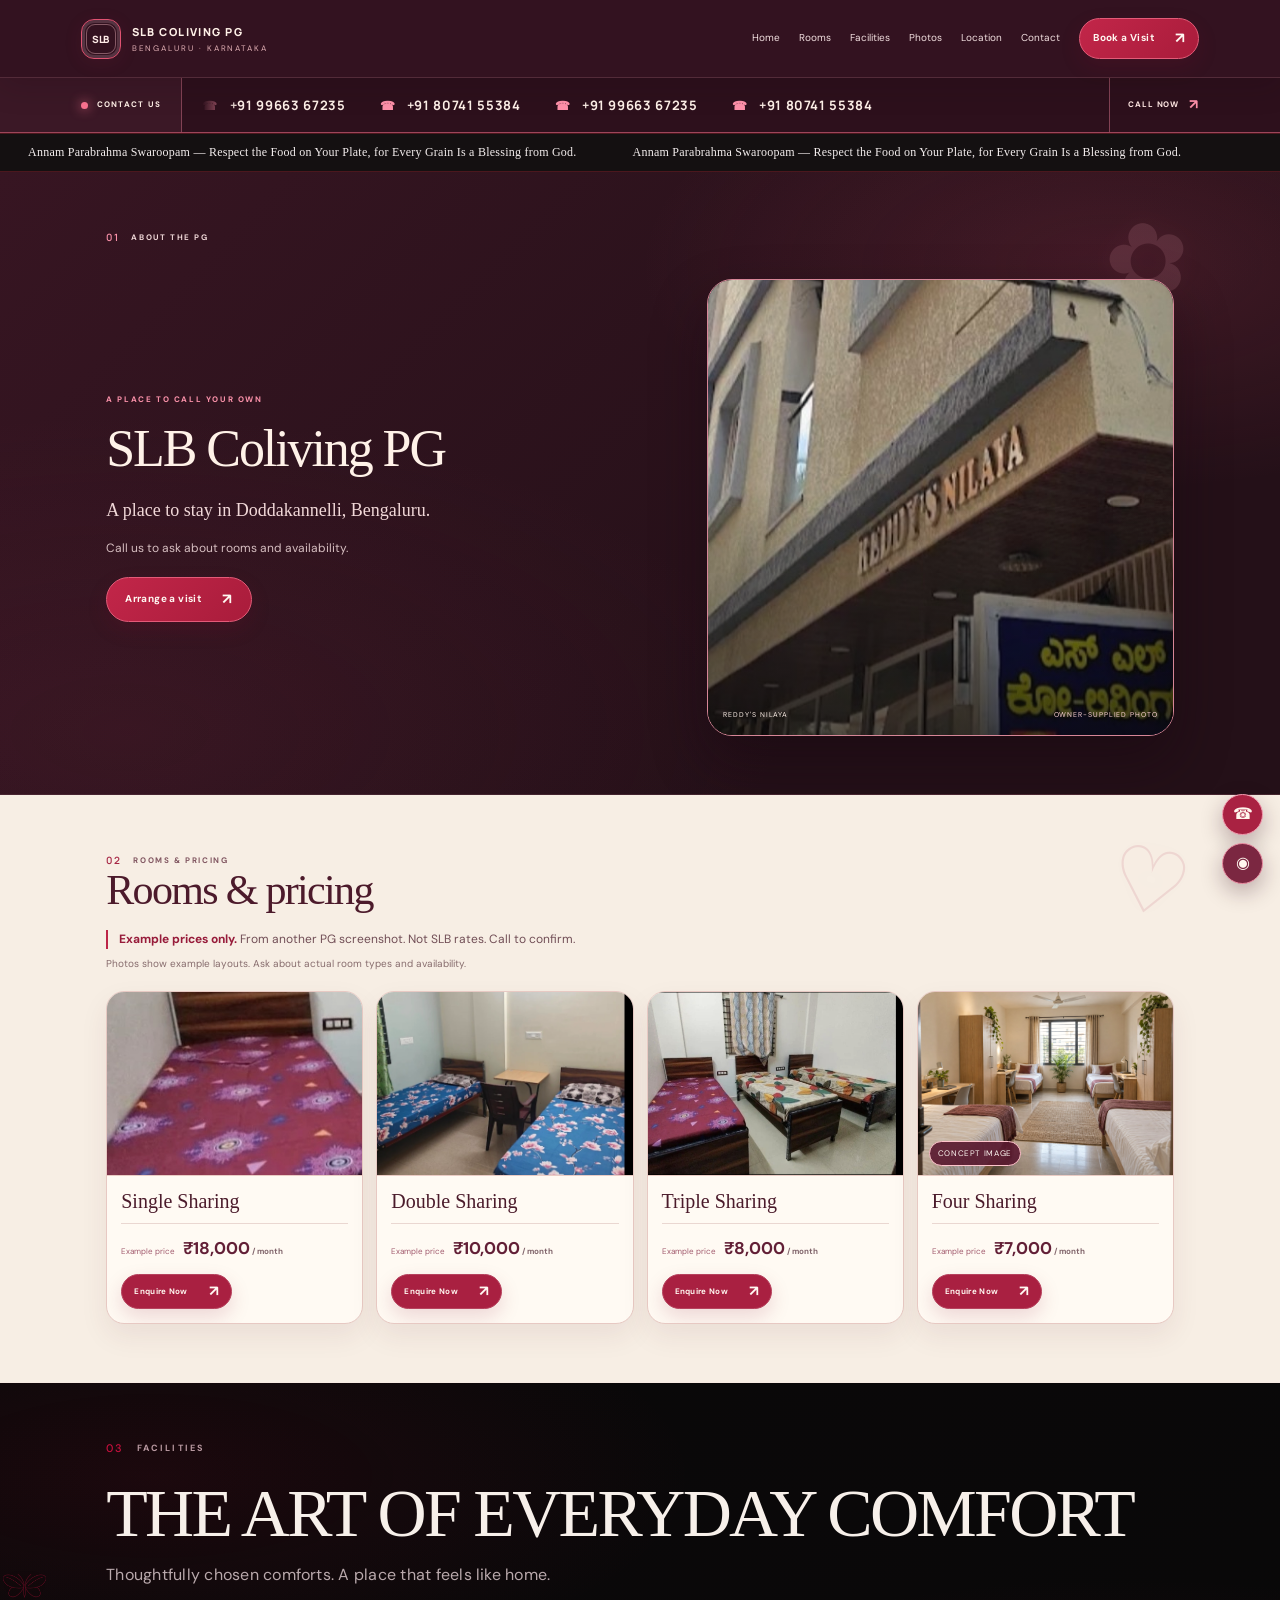
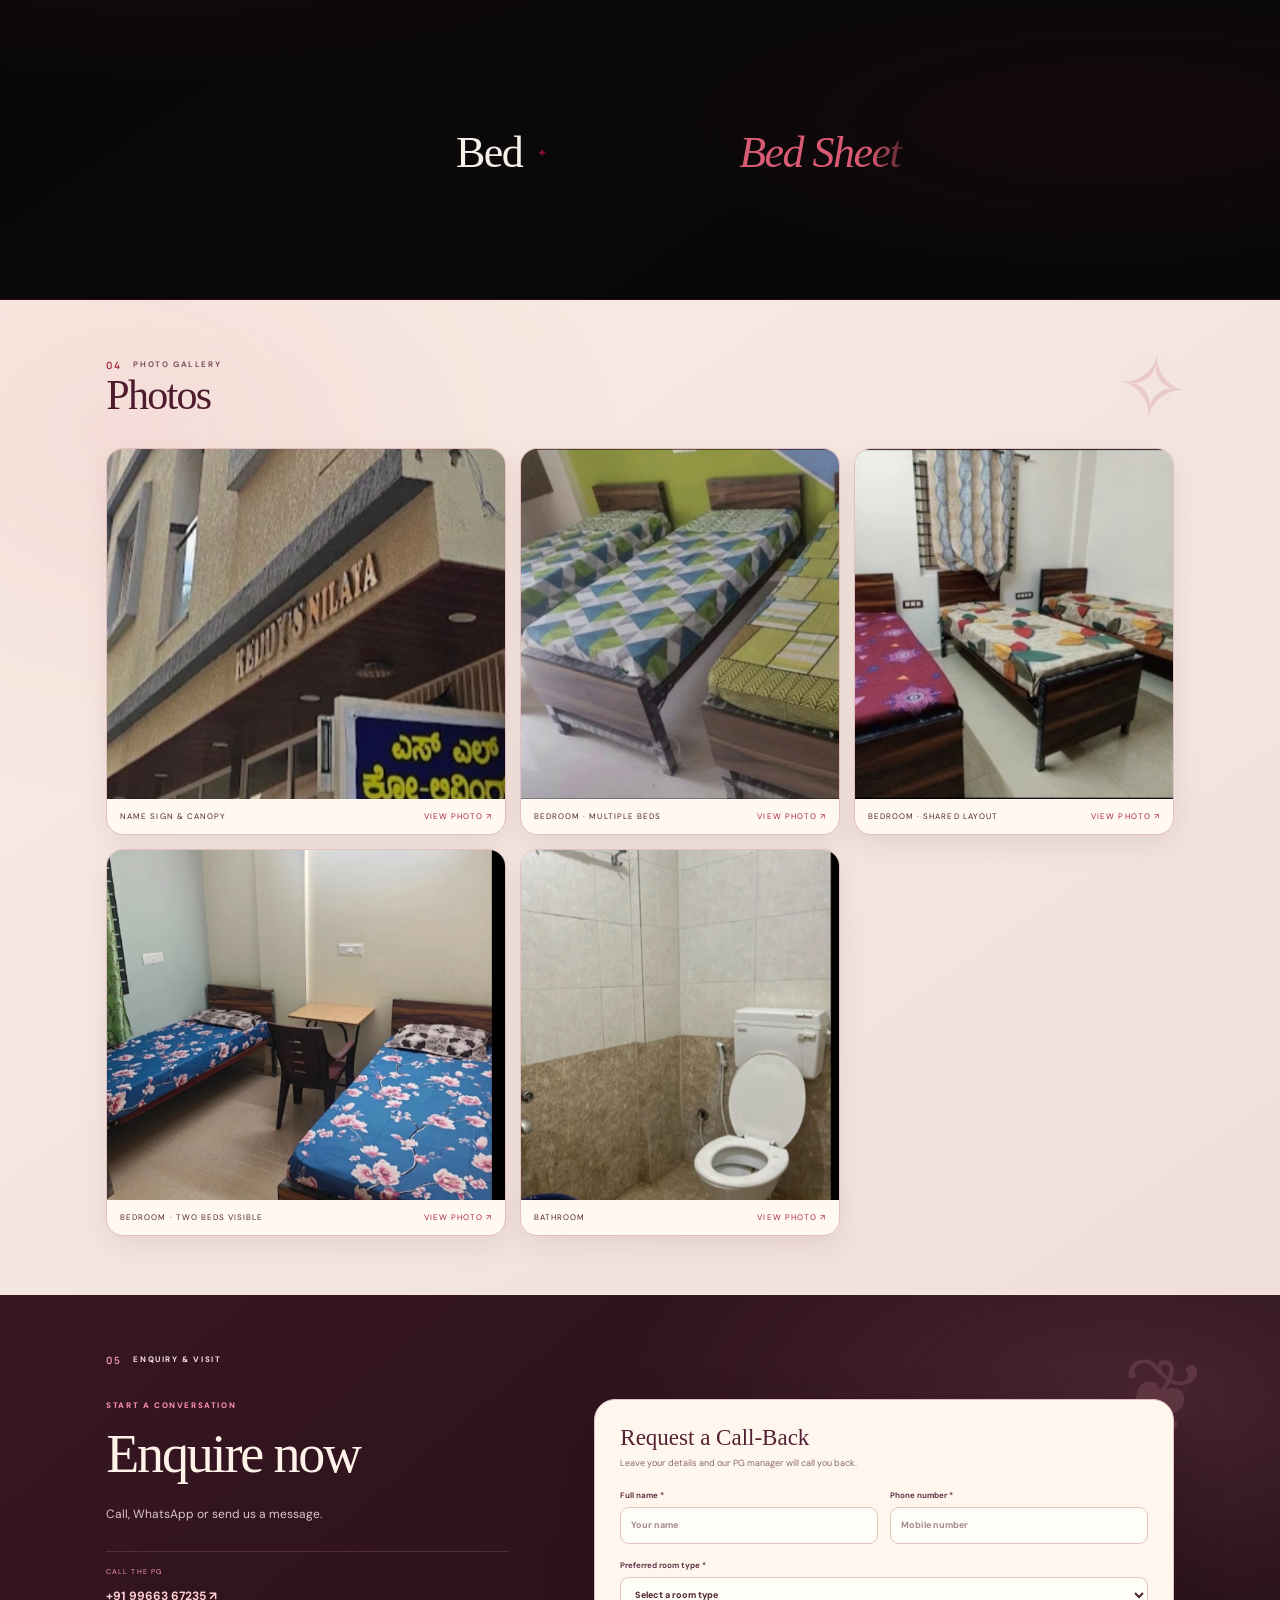
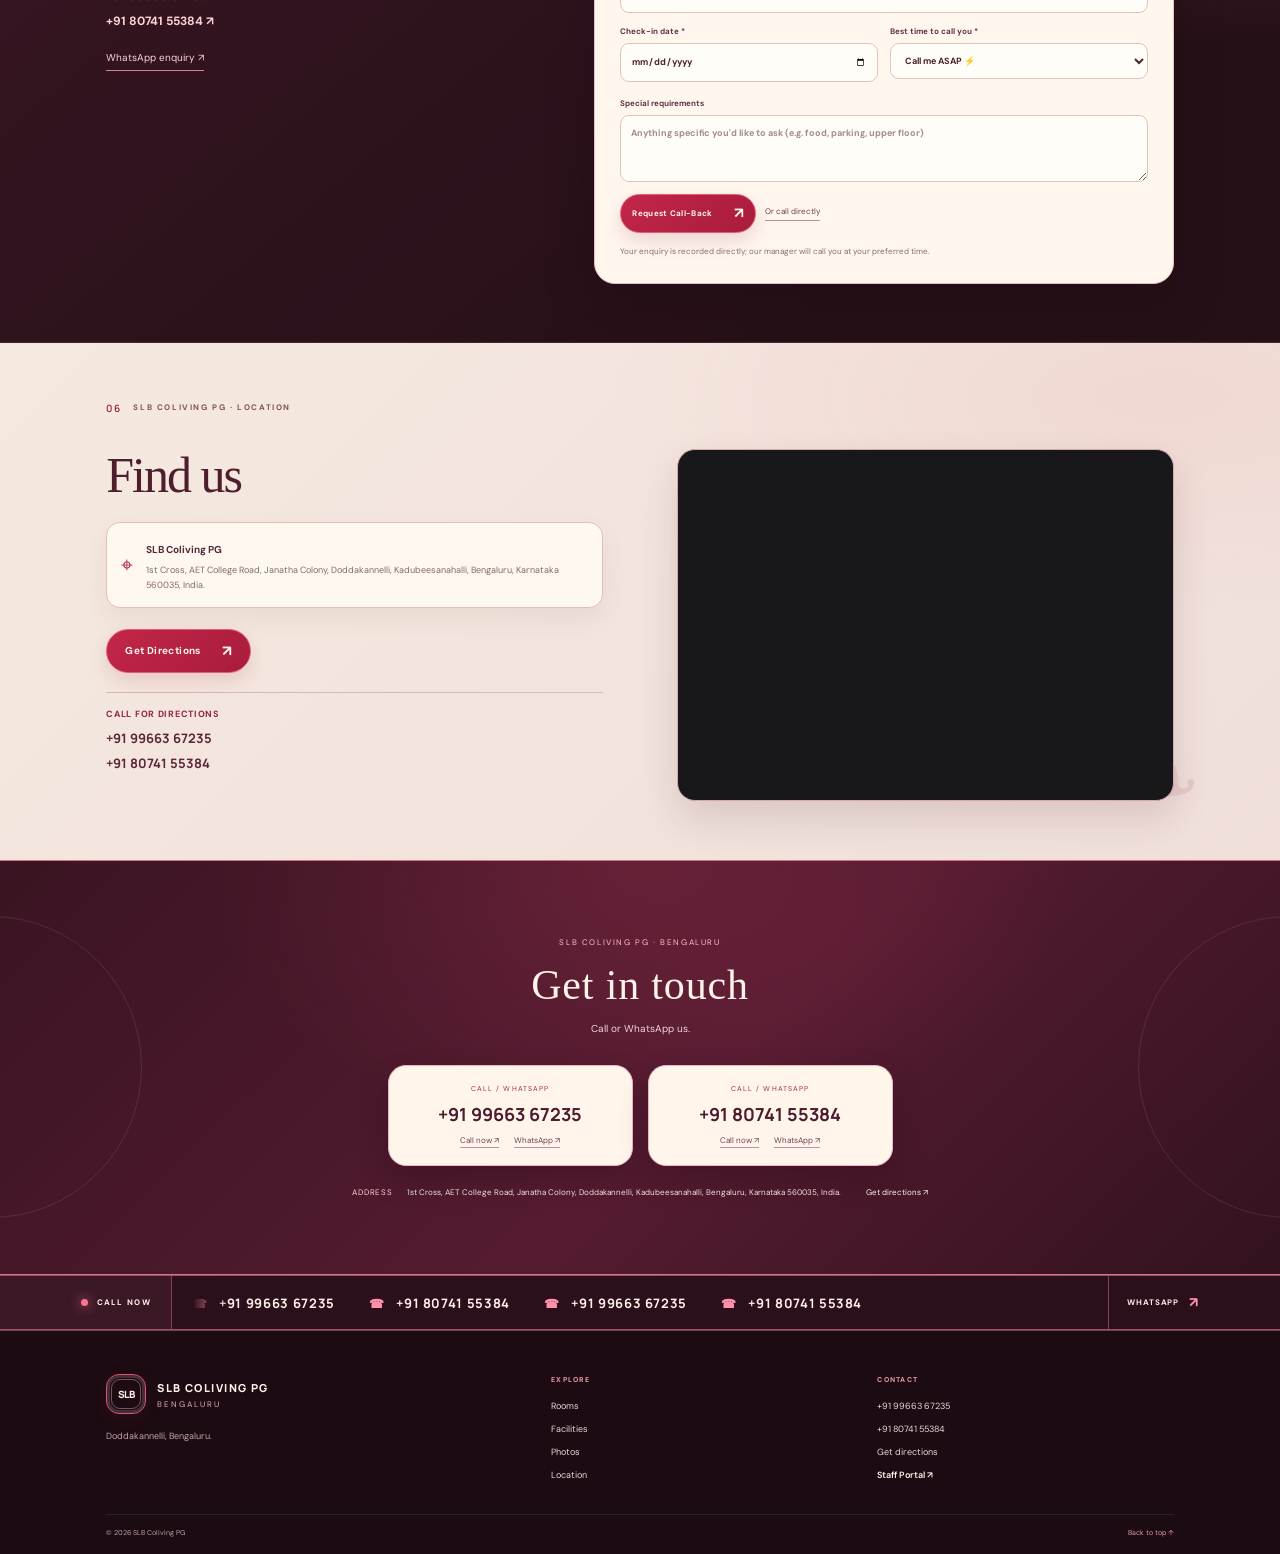
==== commit 1d913d71: "Add FastAPI backend, Prisma ORM with Supabase, JWT auth, call-back form, admin portal, and restore P" ====
--- a/index.html
+++ b/index.html
@@ -499,8 +499,8 @@
             >
           </div>
           <form class="booking-form" id="booking-form" novalidate>
-            <h3>Send an enquiry</h3>
-            <p>We will prepare a WhatsApp message for you to review.</p>
+            <h3>Request a Call-Back</h3>
+            <p>Leave your details and our PG manager will call you back.</p>
             <div class="form-row">
               <label
                 >Full name *<input
@@ -531,24 +531,35 @@
                 <option>Other / not sure</option></select
               ><small class="field-error"></small
             ></label>
-            <label
-              >Check-in date *<input name="date" type="date" required /><small
-                class="field-error"
-              ></small
-            ></label>
+            <div class="form-row">
+              <label
+                >Check-in date *<input name="date" type="date" required /><small
+                  class="field-error"
+                ></small
+              ></label>
+              <label
+                >Best time to call you *<select name="callTime" required>
+                  <option value="ASAP" selected>Call me ASAP ⚡</option>
+                  <option value="Morning (9 AM – 12 PM)">Morning (9 AM – 12 PM)</option>
+                  <option value="Afternoon (12 PM – 5 PM)">Afternoon (12 PM – 5 PM)</option>
+                  <option value="Evening (5 PM – 8 PM)">Evening (5 PM – 8 PM)</option>
+                  <option value="Weekend">Weekend anytime</option>
+                </select><small class="field-error"></small
+              ></label>
+            </div>
             <label
               >Special requirements<textarea
                 name="requirements"
                 rows="3"
-                placeholder="Anything you would like to ask"
+                placeholder="Anything specific you'd like to ask (e.g. food, parking, upper floor)"
               ></textarea>
             </label>
             <div class="form-buttons">
-              <button class="button" type="submit">
-                Prepare enquiry <span>↗</span></button
-              ><a class="callback-link" href="tel:+919966367235">Or call us</a>
-            </div>
-            <p class="form-note">Nothing is stored or sent automatically.</p>
+              <button class="button" type="submit" id="submit-btn">
+                Request Call-Back <span>↗</span></button
+              ><a class="callback-link" href="tel:+919966367235">Or call directly</a>
+            </div>
+            <p class="form-note">Your enquiry is recorded directly; our manager will call you at your preferred time.</p>
             <div
               class="form-message"
               role="status"
@@ -698,7 +709,8 @@
         <div class="footer-column">
           <strong>CONTACT</strong><a href="tel:+919966367235">+91 99663 67235</a
           ><a href="tel:+918074155384">+91 80741 55384</a
-          ><a href="#location">Get directions</a>
+          ><a href="#location">Get directions</a
+          ><a href="/admin" target="_blank" style="color: var(--gold); font-weight: 600;">Staff Portal ↗</a>
         </div>
       </div>
       <div class="footer-bottom">
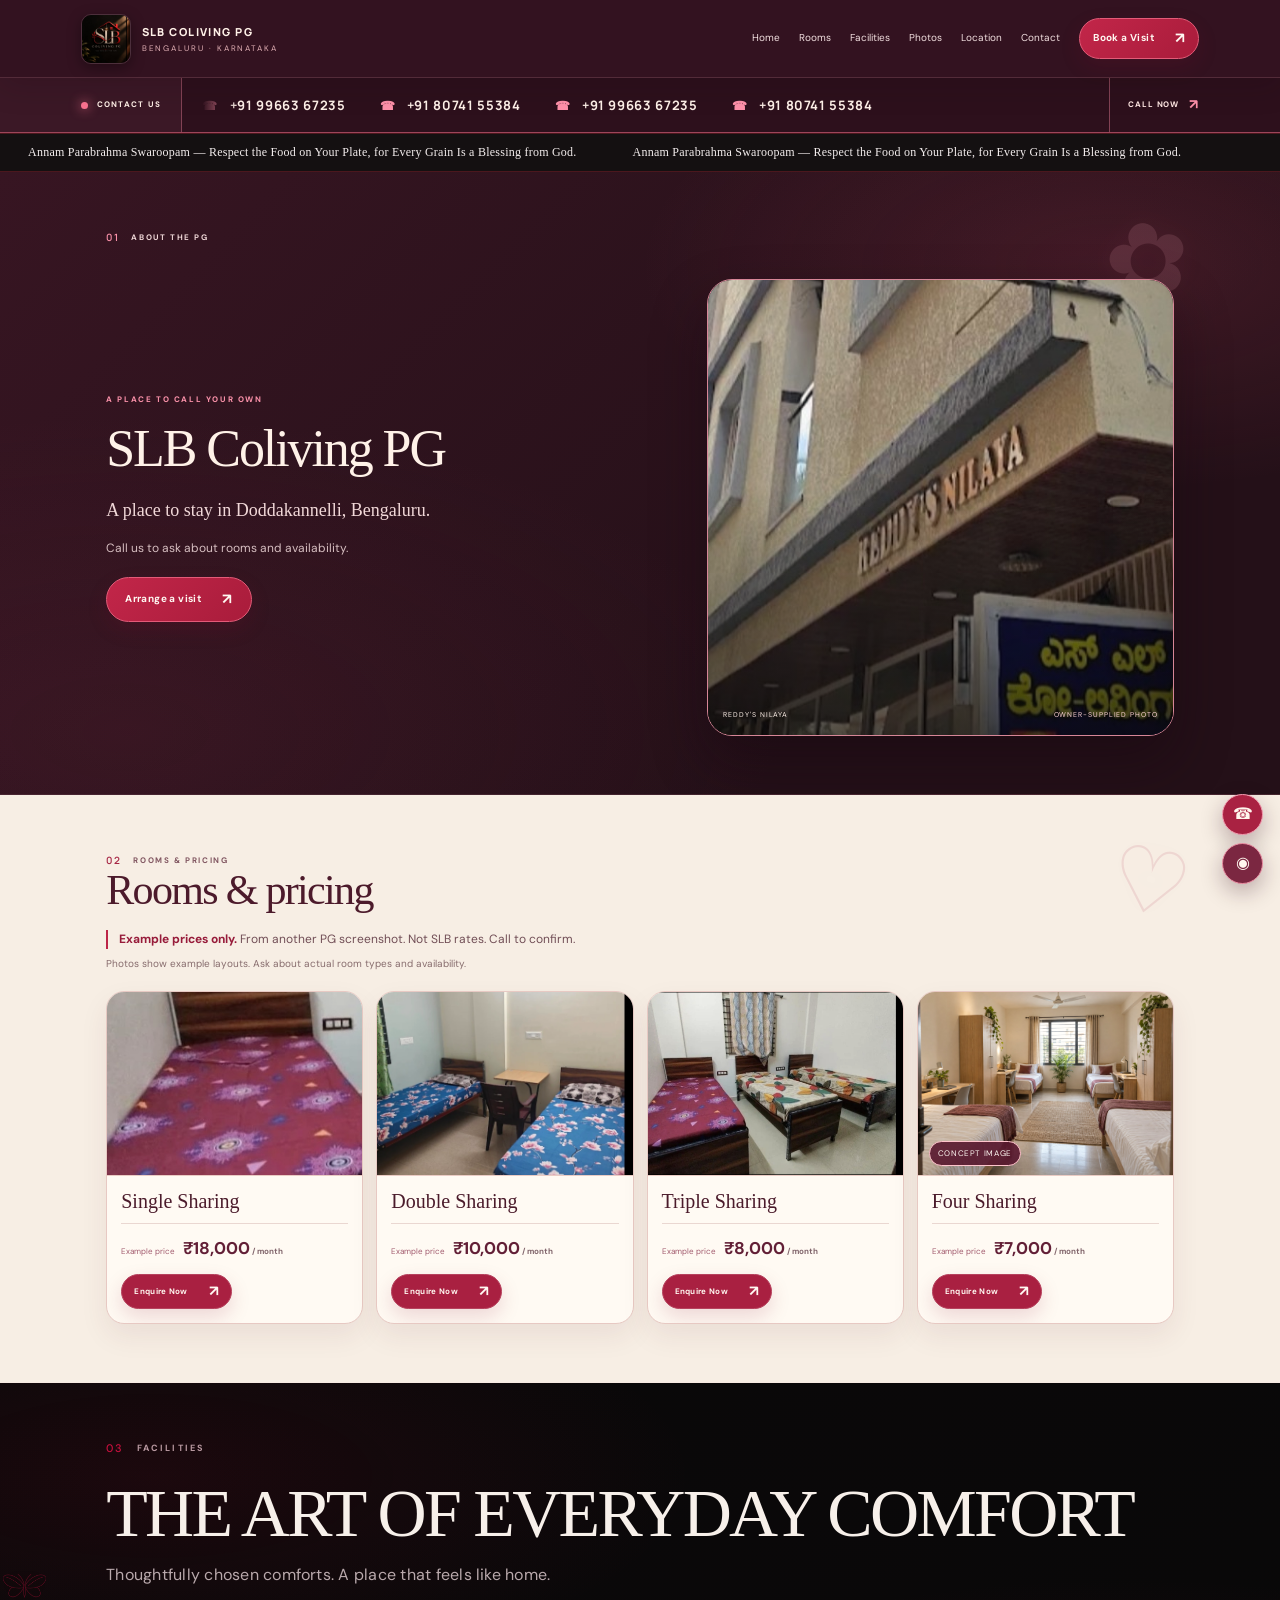
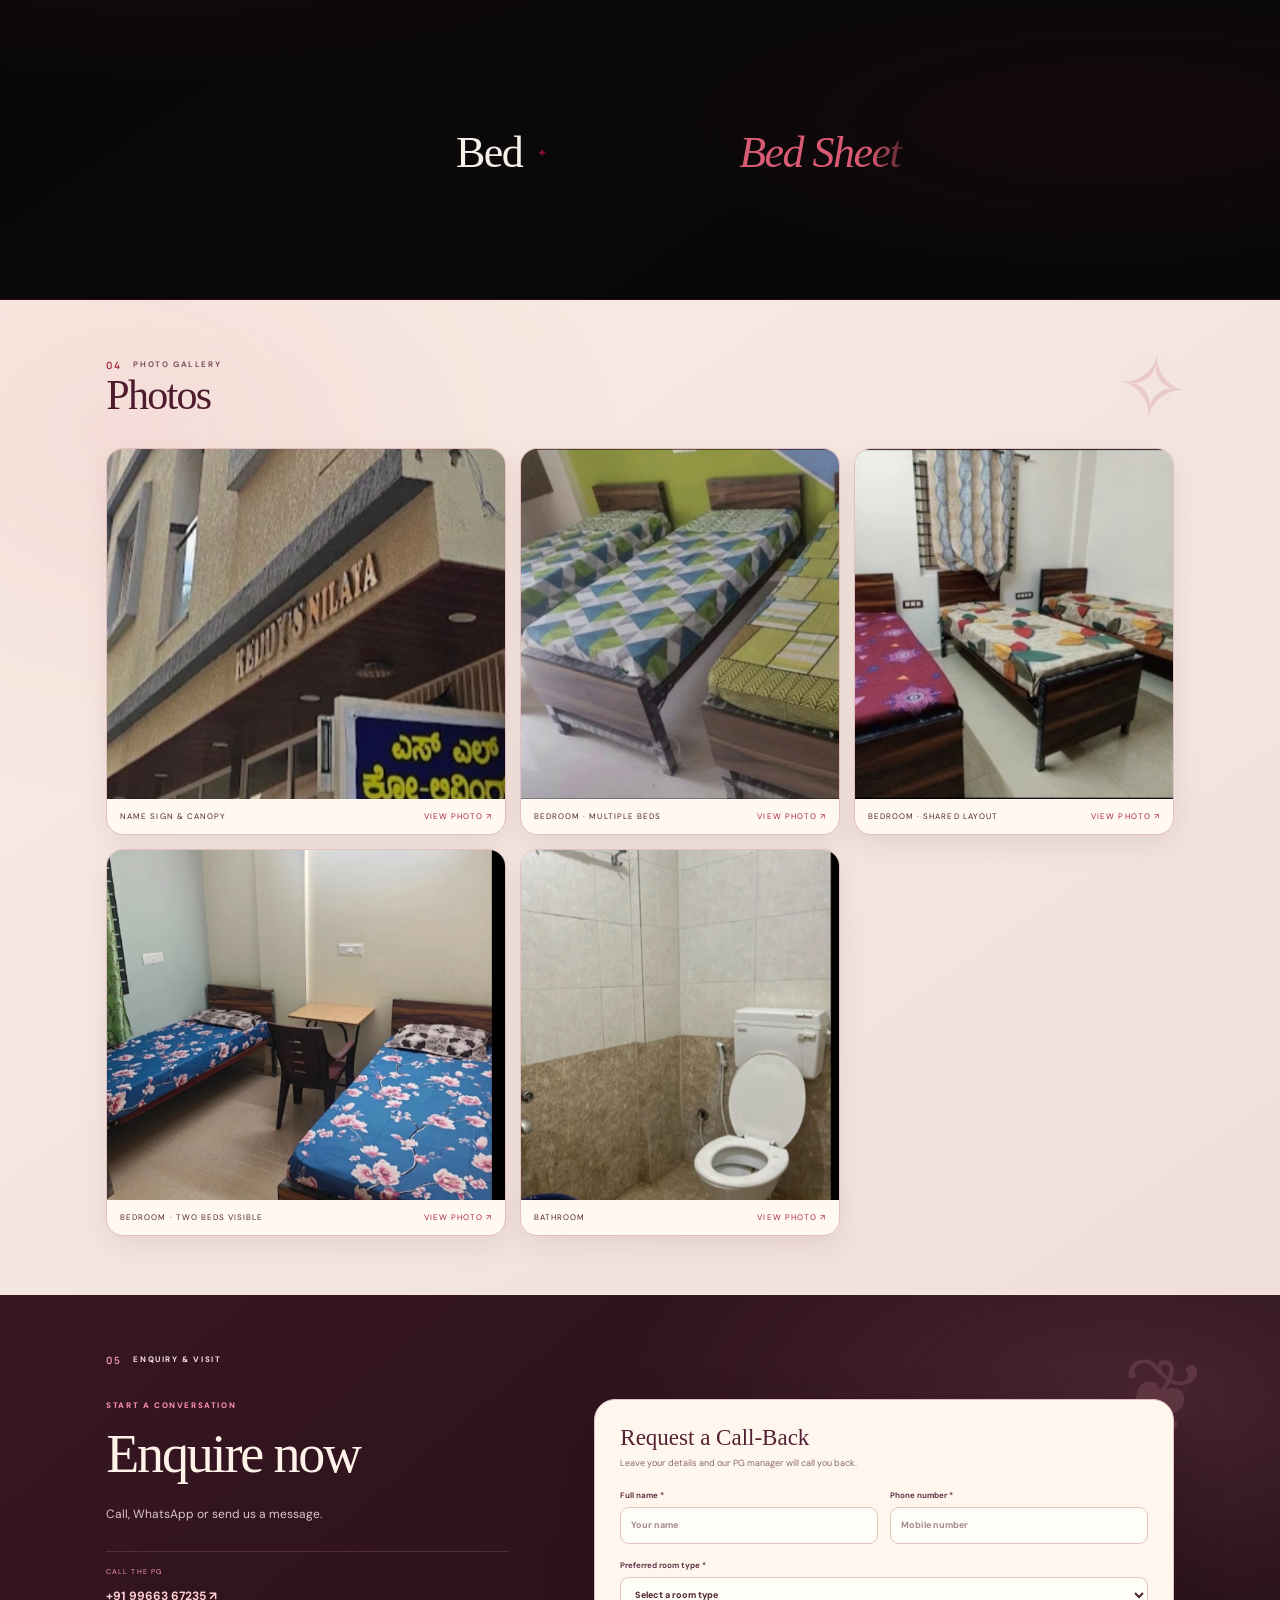
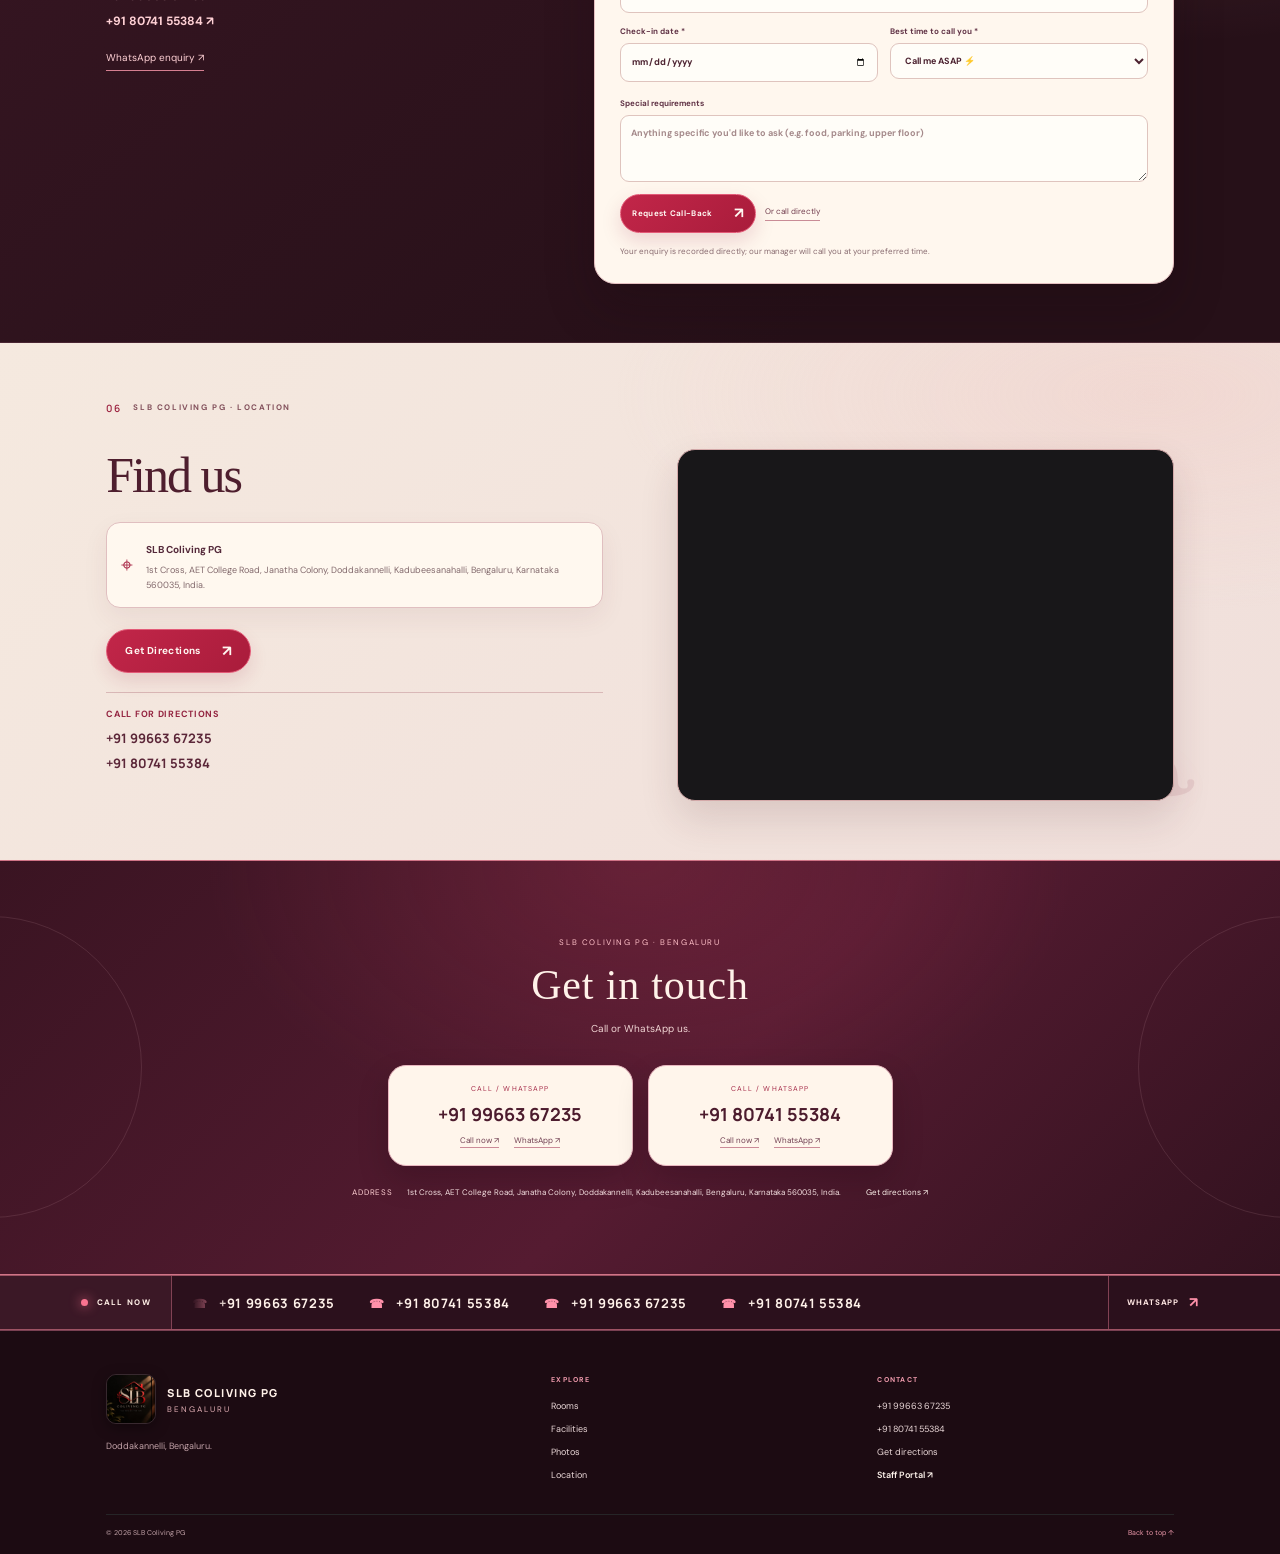
==== commit ddc2b8ed: "Add official SLB Coliving PG logo to website header and admin portal" ====
--- a/index.html
+++ b/index.html
@@ -19,13 +19,17 @@
   </head>
   <body>
     <header class="site-header">
-      <a class="brand" href="#home" aria-label="SLB Coliving PG home"
-        ><span class="brand-mark">SLB</span
-        ><span class="brand-name"
+      <a class="brand" href="#home" aria-label="SLB Coliving PG home">
+        <img
+          src="assets/images/slb-logo.png"
+          alt="SLB Coliving PG"
+          class="brand-logo-img"
+        />
+        <span class="brand-name"
           ><strong>SLB COLIVING PG</strong
           ><small>BENGALURU · KARNATAKA</small></span
-        ></a
-      >
+        >
+      </a>
       <button
         class="menu-toggle"
         aria-label="Open navigation"
@@ -693,9 +697,13 @@
     <footer class="site-footer">
       <div class="footer-main">
         <div class="footer-brand">
-          <a class="brand" href="#home"
-            ><span class="brand-mark">SLB</span
-            ><span class="brand-name"
+          <a class="brand" href="#home">
+            <img
+              src="assets/images/slb-logo.png"
+              alt="SLB Coliving PG"
+              class="brand-logo-img"
+            />
+            <span class="brand-name"
               ><strong>SLB COLIVING PG</strong><small>BENGALURU</small></span
             ></a
           >
--- a/style.css
+++ b/style.css
@@ -65,6 +65,19 @@
   align-items: center;
   gap: 11px;
   flex-shrink: 0;
+}
+.brand-logo-img {
+  width: 50px;
+  height: 50px;
+  object-fit: contain;
+  border-radius: 10px;
+  border: 1px solid rgba(255, 255, 255, 0.12);
+  box-shadow: 0 4px 14px rgba(0, 0, 0, 0.35);
+  transition: transform 0.25s ease, box-shadow 0.25s ease;
+}
+.brand:hover .brand-logo-img {
+  transform: scale(1.05);
+  box-shadow: 0 6px 18px rgba(155, 23, 57, 0.3);
 }
 .brand-mark {
   width: 40px;
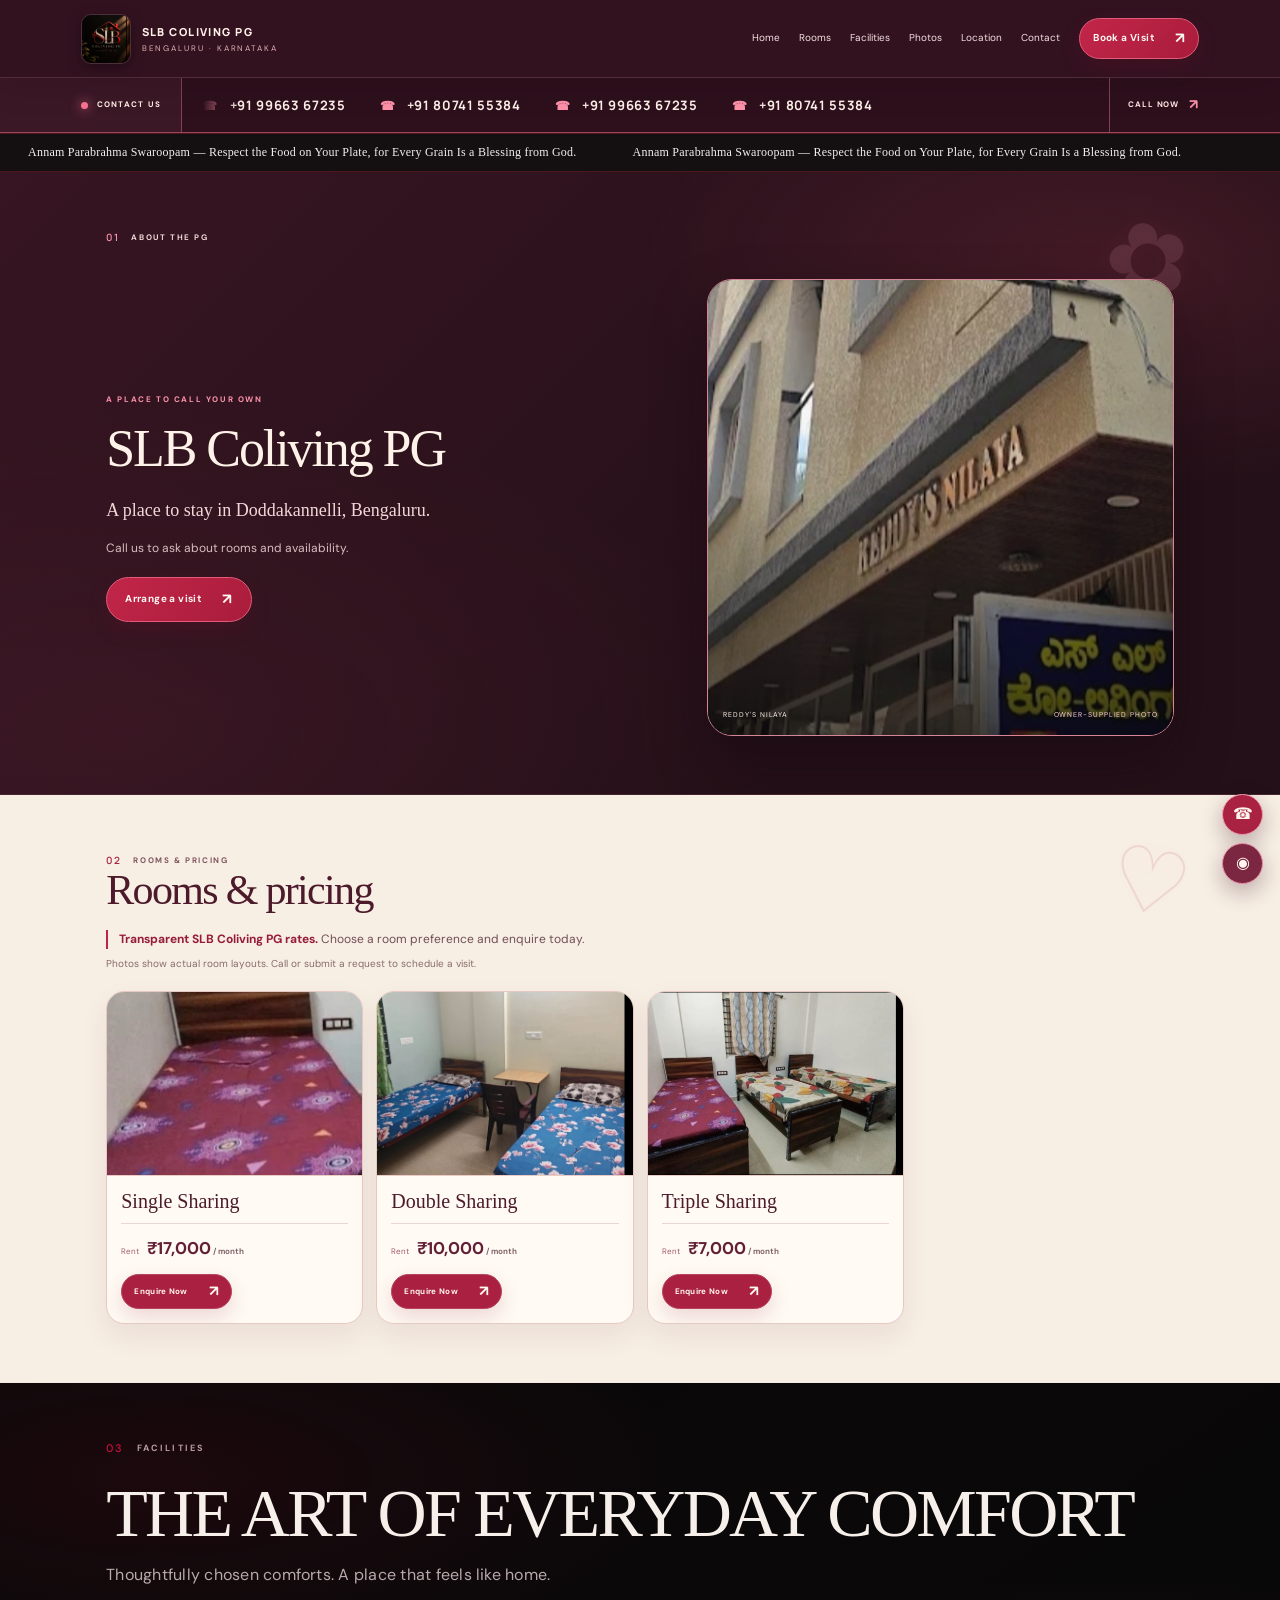
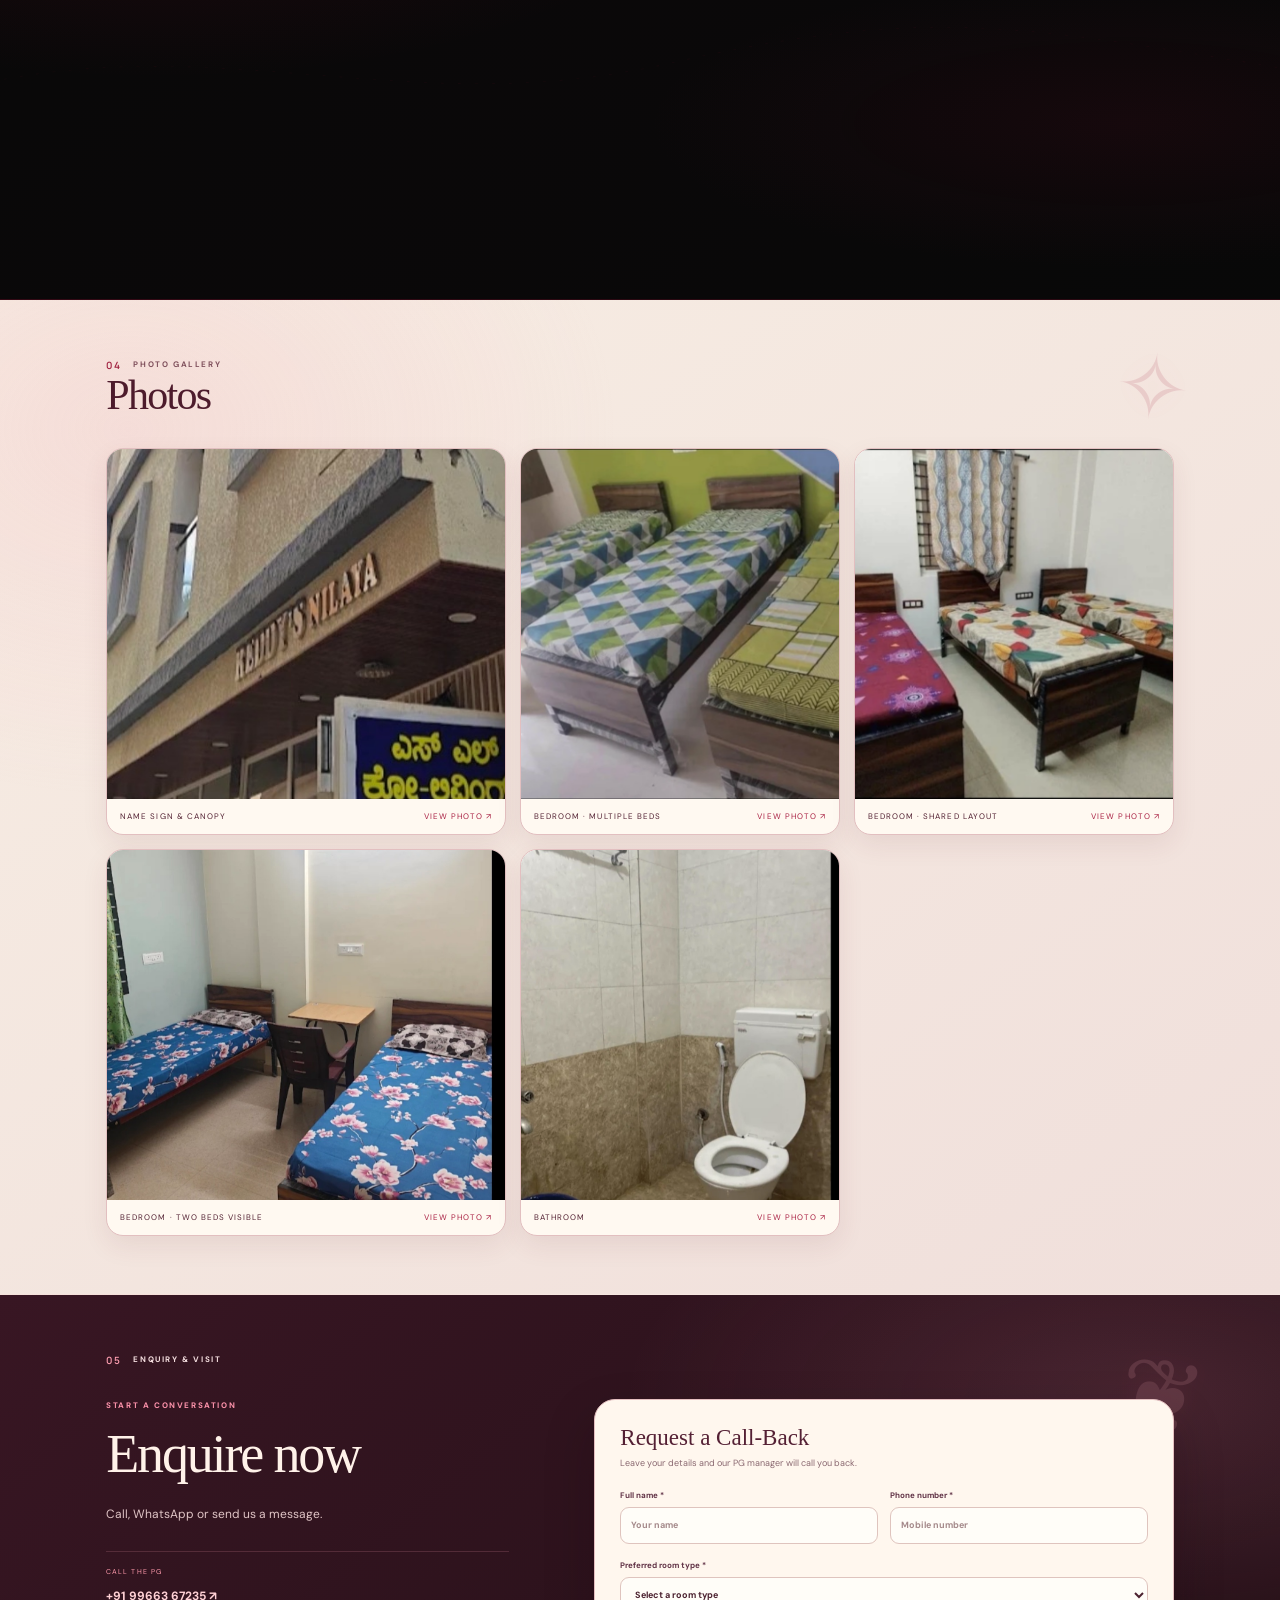
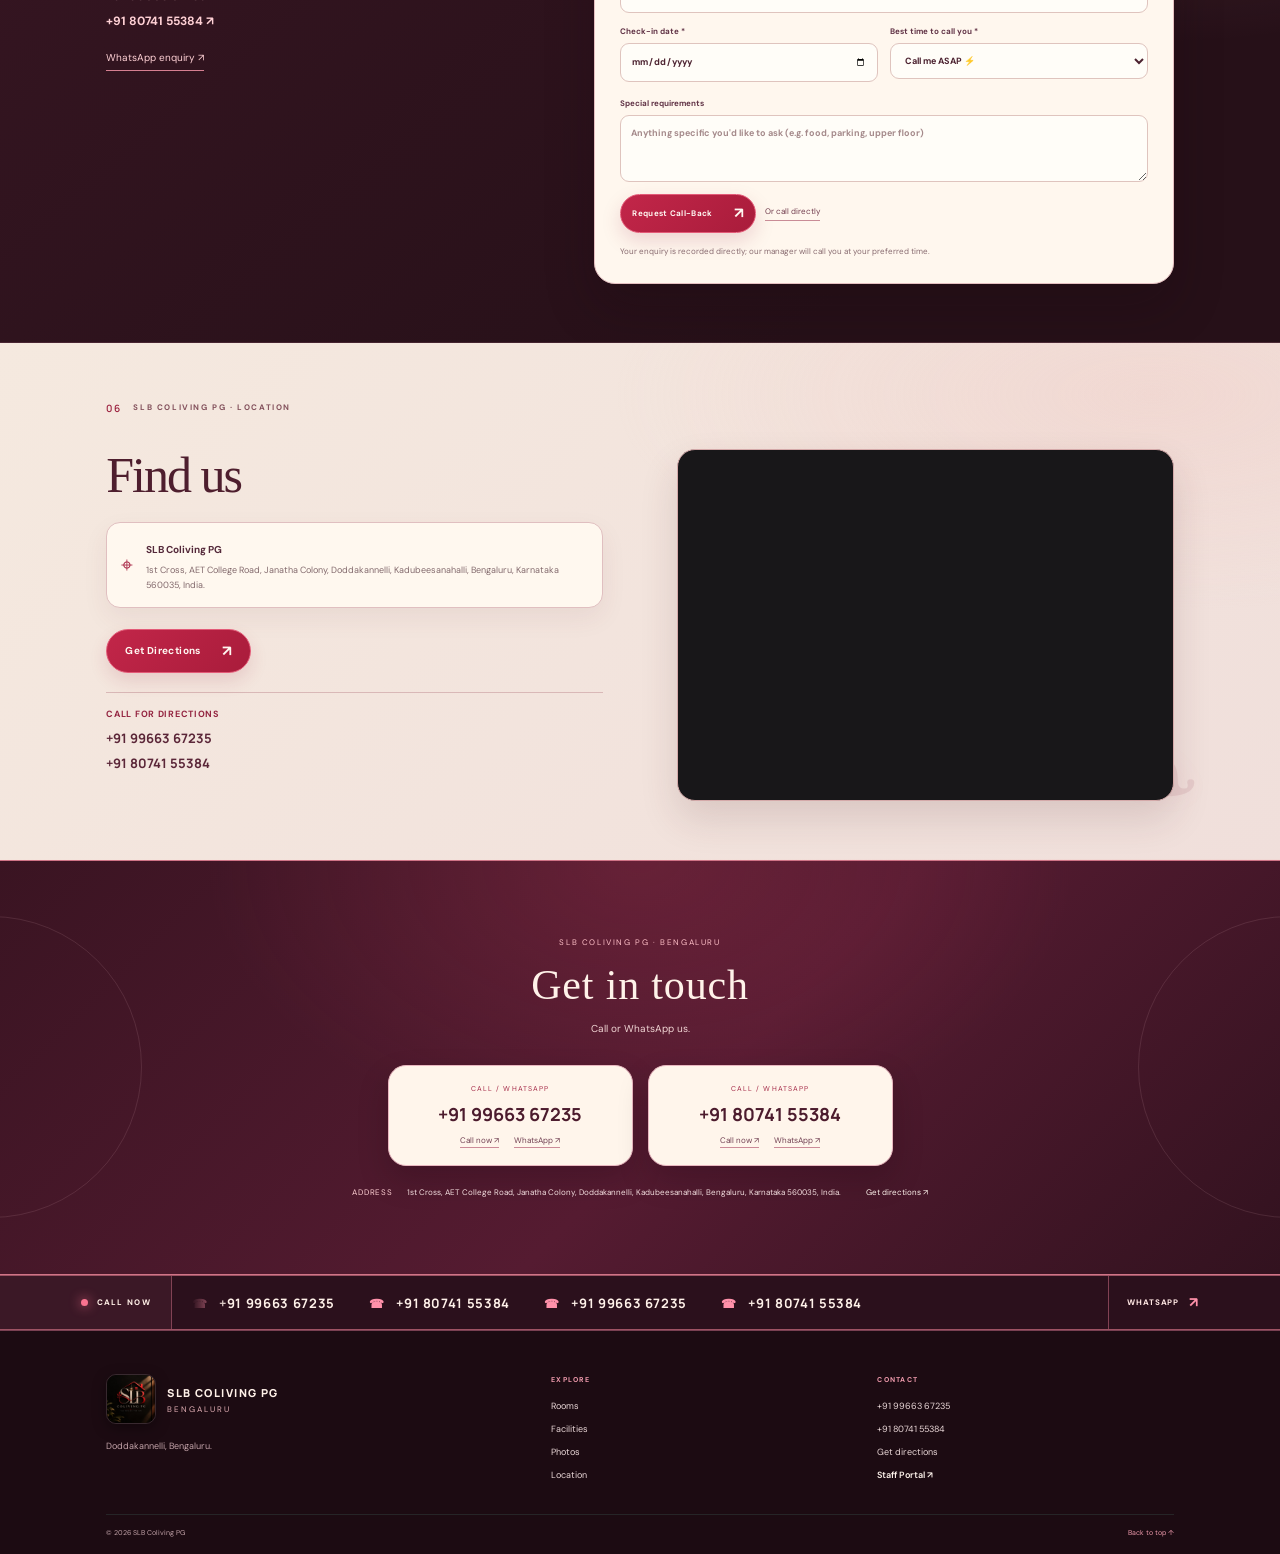
==== commit 045f6eef: "Update room prices: Single 17000, Double 10000, Triple 7000, and remove four sharing" ====
--- a/index.html
+++ b/index.html
@@ -125,12 +125,10 @@
         </div>
         <div class="section-heading"><h2>Rooms &amp; pricing</h2></div>
         <p class="pricing-note">
-          <strong>Example prices only.</strong> From another PG screenshot. Not
-          SLB rates. Call to confirm.
+          <strong>Transparent SLB Coliving PG rates.</strong> Choose a room preference and enquire today.
         </p>
         <p class="room-layout-note">
-          Photos show example layouts. Ask about actual room types and
-          availability.
+          Photos show actual room layouts. Call or submit a request to schedule a visit.
         </p>
 
         <div class="room-grid" id="room-grid">
@@ -138,17 +136,17 @@
             <img
               class="room-photo"
               src="assets/images/single-bed-detail.jpg"
-              alt="Close detail of one bed in an owner-supplied shared-bedroom photo; the room's sharing type is not confirmed"
+              alt="Single bed in shared-bedroom"
               loading="lazy"
             />
             <div class="room-card-body">
               <h3>Single Sharing</h3>
               <div class="room-price">
-                <span>Example price</span
-                ><strong>₹18,000<small> / month</small></strong>
+                <span>Rent</span
+                ><strong>₹17,000<small> / month</small></strong>
               </div>
               <div class="room-actions">
-                <a href="#contact" class="button button-outline"
+                <a href="#booking" class="button button-outline"
                   >Enquire Now <span>↗</span></a
                 >
               </div>
@@ -158,17 +156,17 @@
             <img
               class="room-photo"
               src="assets/images/bedroom-layout-03.jpg"
-              alt="Owner photo showing two visible beds in a bedroom; the room's sharing type is not confirmed"
+              alt="Two beds in bedroom"
               loading="lazy"
             />
             <div class="room-card-body">
               <h3>Double Sharing</h3>
               <div class="room-price">
-                <span>Example price</span
+                <span>Rent</span
                 ><strong>₹10,000<small> / month</small></strong>
               </div>
               <div class="room-actions">
-                <a href="#contact" class="button button-outline"
+                <a href="#booking" class="button button-outline"
                   >Enquire Now <span>↗</span></a
                 >
               </div>
@@ -178,40 +176,17 @@
             <img
               class="room-photo"
               src="assets/images/bedroom-layout-02.jpg"
-              alt="Owner photo showing three visible beds in a bedroom; the room's sharing type is not confirmed"
+              alt="Three beds in bedroom"
               loading="lazy"
             />
             <div class="room-card-body">
               <h3>Triple Sharing</h3>
               <div class="room-price">
-                <span>Example price</span
-                ><strong>₹8,000<small> / month</small></strong>
-              </div>
-              <div class="room-actions">
-                <a href="#contact" class="button button-outline"
-                  >Enquire Now <span>↗</span></a
-                >
-              </div>
-            </div>
-          </article>
-          <article class="room-card room-card-reference">
-            <figure class="room-visual room-visual-concept">
-              <img
-                class="room-photo"
-                src="assets/images/four-sharing-concept.jpg"
-                alt="Illustrative four-sharing room concept, not an actual photograph of SLB Coliving PG"
-                loading="lazy"
-              />
-              <figcaption class="concept-badge">Concept image</figcaption>
-            </figure>
-            <div class="room-card-body">
-              <h3>Four Sharing</h3>
-              <div class="room-price">
-                <span>Example price</span
+                <span>Rent</span
                 ><strong>₹7,000<small> / month</small></strong>
               </div>
               <div class="room-actions">
-                <a href="#contact" class="button button-outline"
+                <a href="#booking" class="button button-outline"
                   >Enquire Now <span>↗</span></a
                 >
               </div>
@@ -531,7 +506,6 @@
                 <option>Single sharing</option>
                 <option>Double sharing</option>
                 <option>Triple sharing</option>
-                <option>Four sharing</option>
                 <option>Other / not sure</option></select
               ><small class="field-error"></small
             ></label>
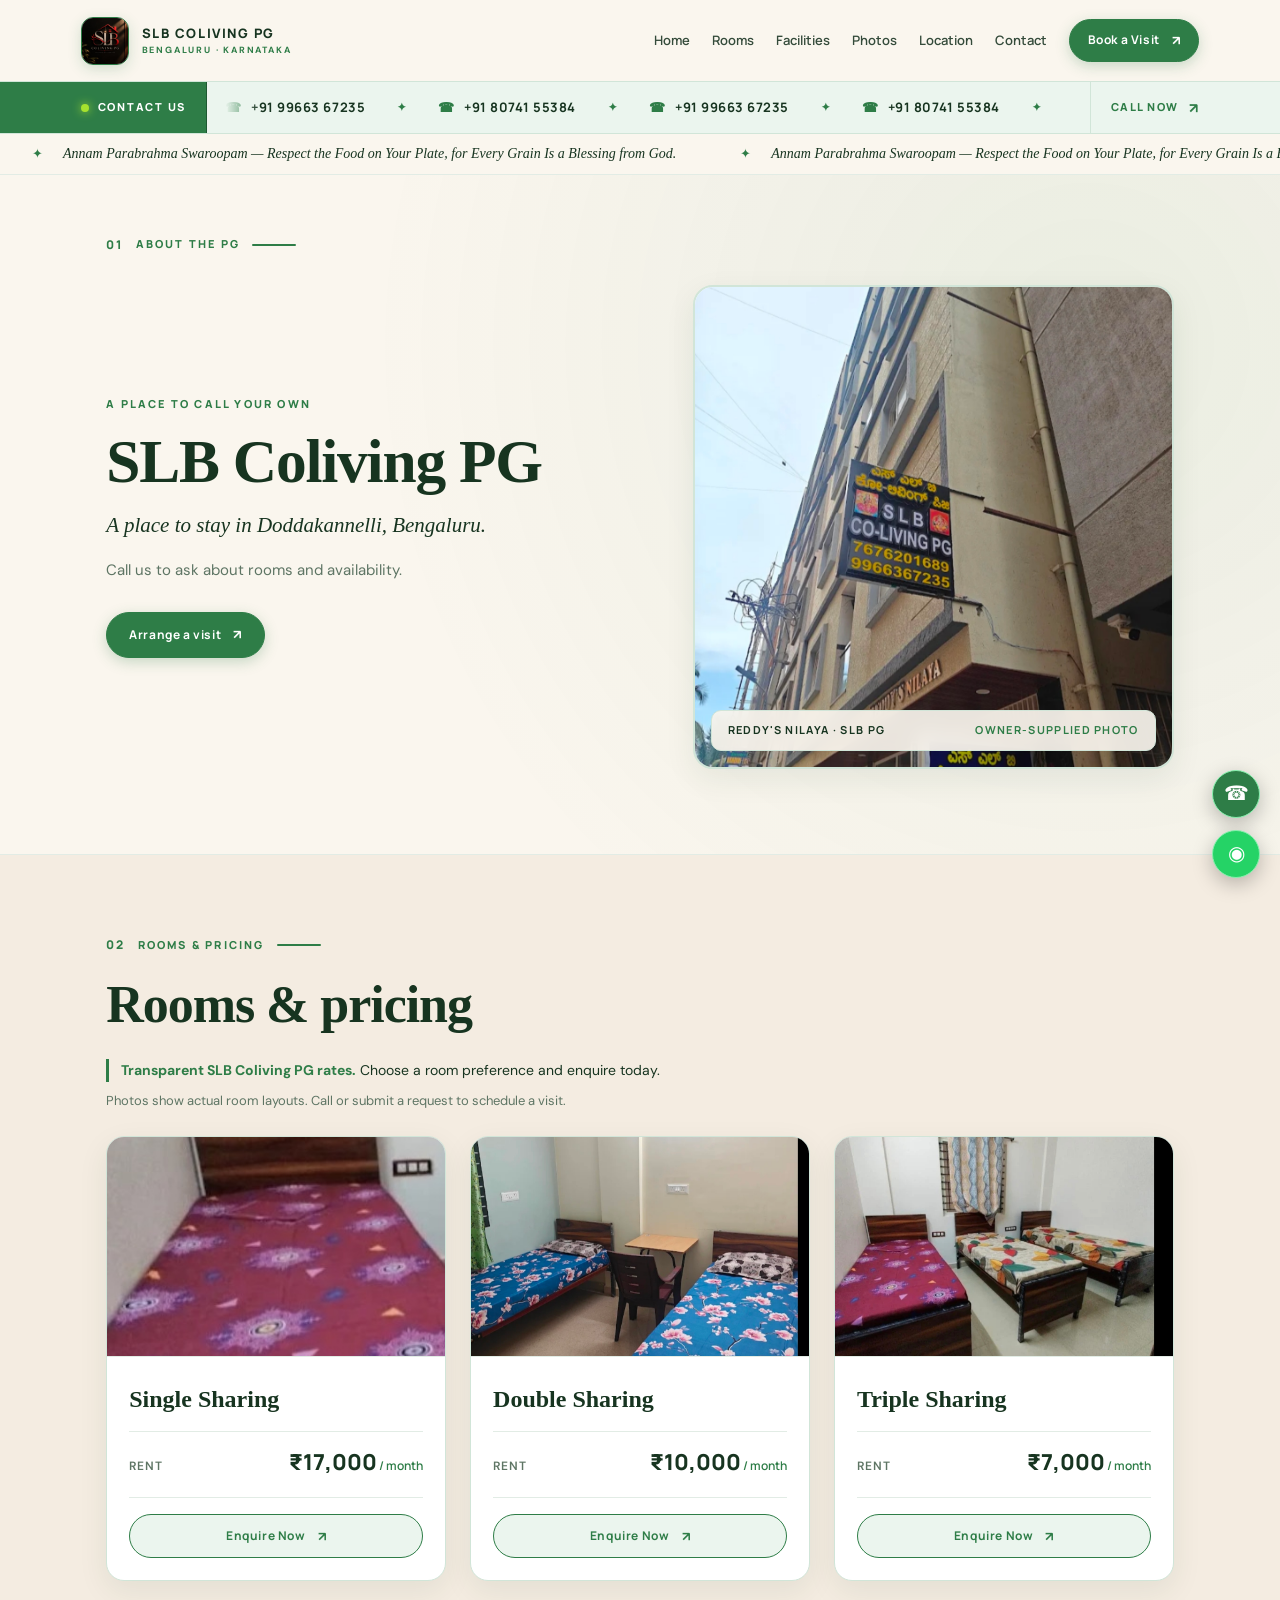
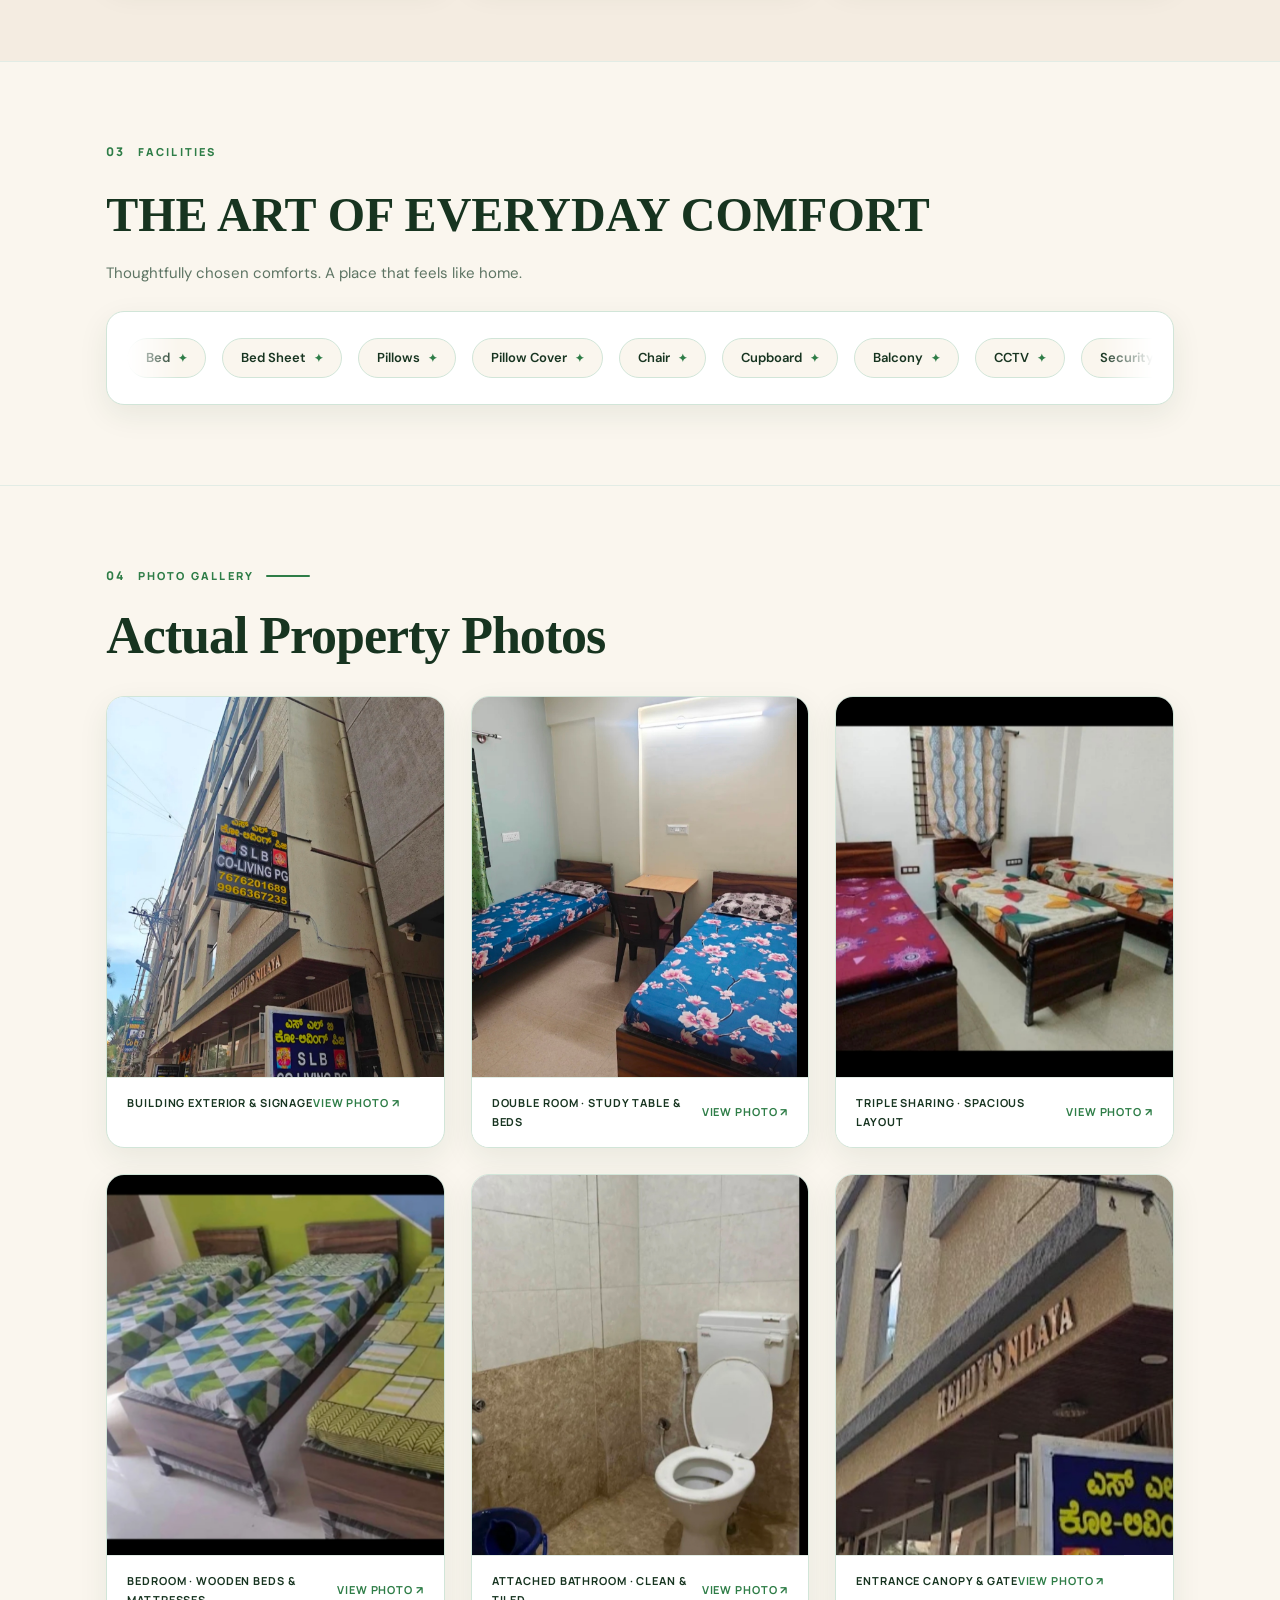
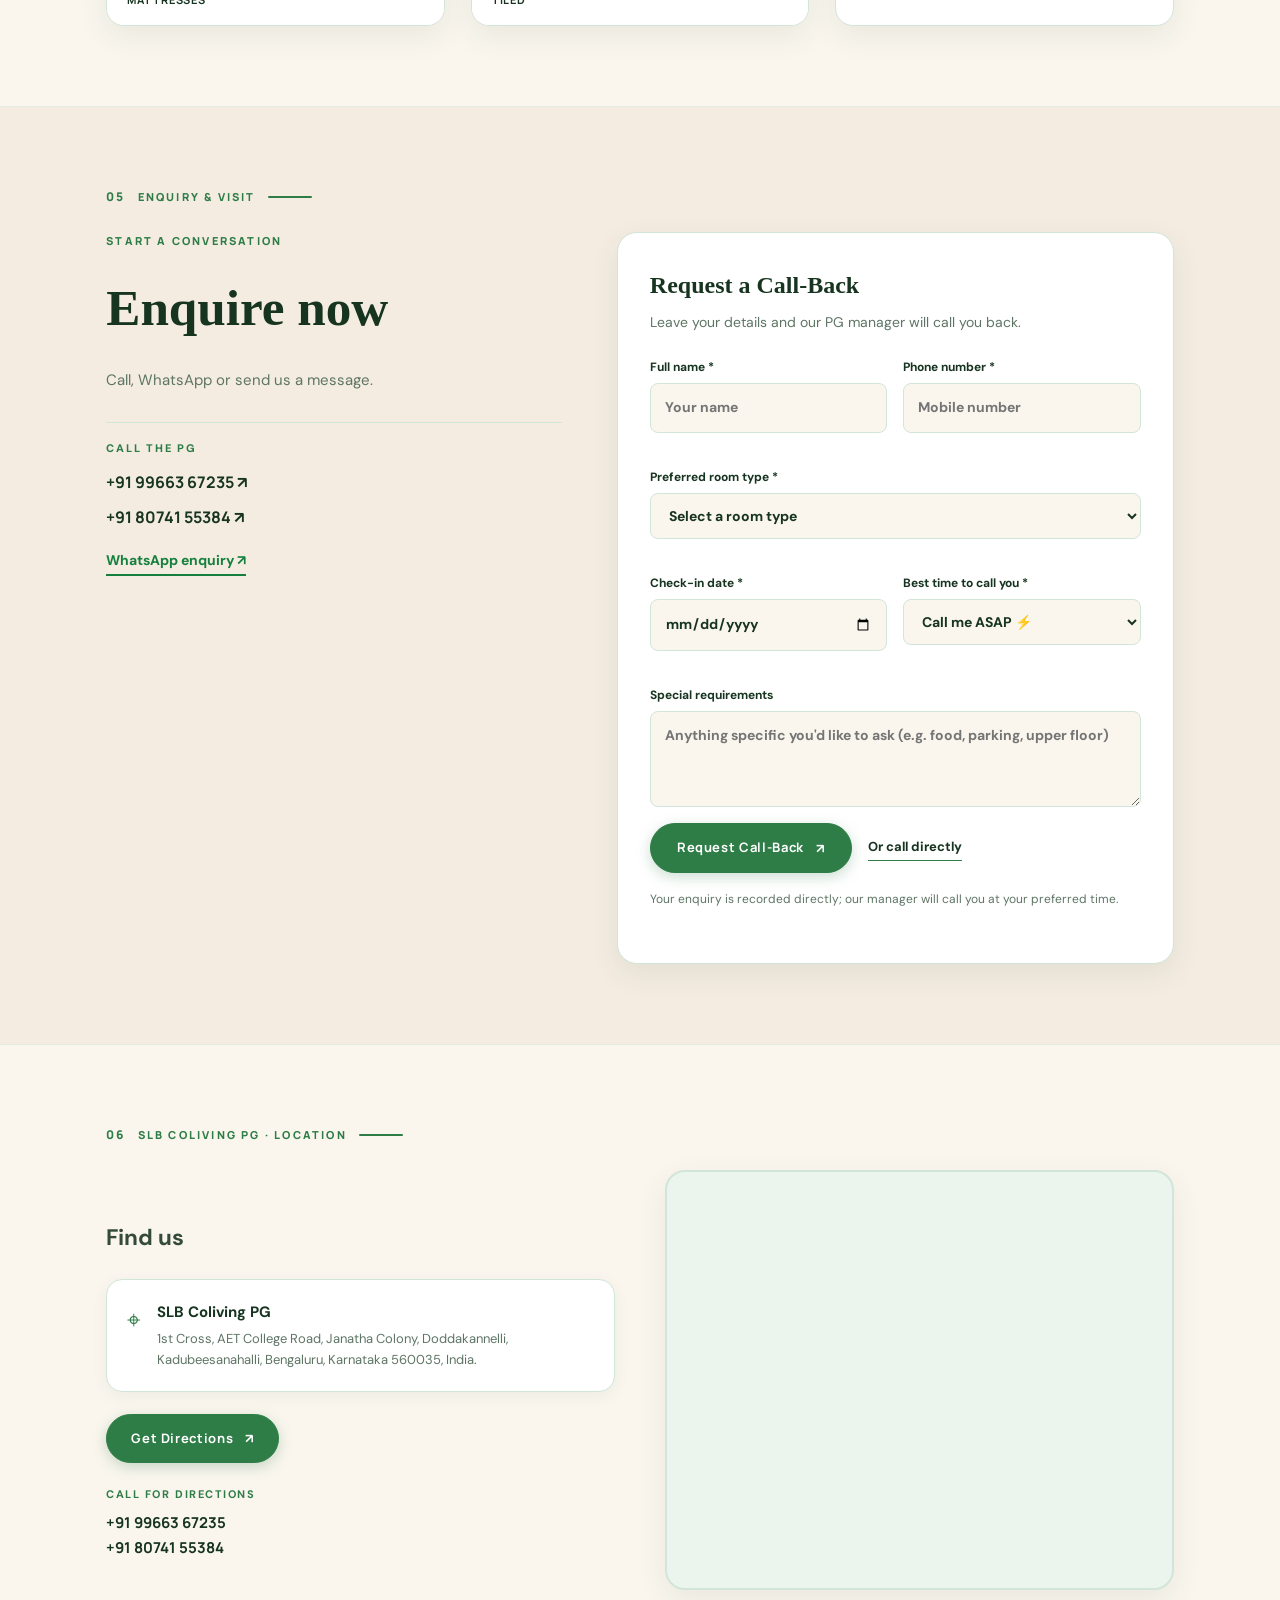
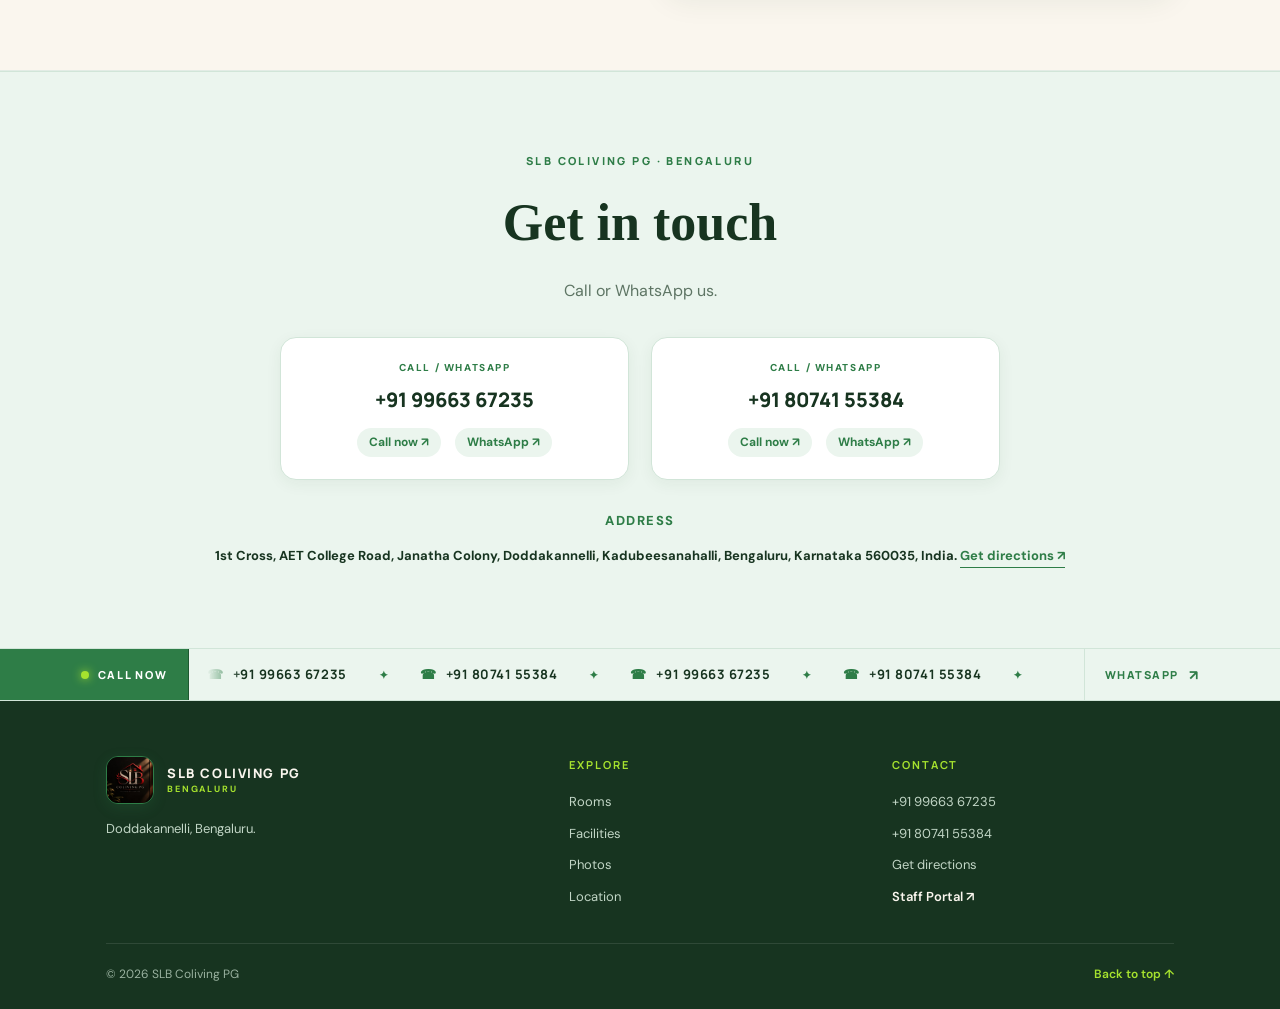
==== commit 4550831f: "Update website with milky cream and light green theme, high-clarity photos, and remove butterflies" ====
--- a/index.html
+++ b/index.html
@@ -108,12 +108,12 @@
           </div>
           <figure class="about-image">
             <img
-              src="assets/images/pg-exterior-canopy.jpg"
-              alt="Cropped exterior view of Reddy's Nilaya name sign and covered entrance"
+              src="assets/images/IMG_20261012_234333.jpg"
+              alt="Clear exterior view of SLB Coliving PG building, Reddy's Nilaya sign, and entrance"
               fetchpriority="high"
             />
             <figcaption>
-              <span>REDDY'S NILAYA</span><span>OWNER-SUPPLIED PHOTO</span>
+              <span>REDDY'S NILAYA · SLB PG</span><span>OWNER-SUPPLIED PHOTO</span>
             </figcaption>
           </figure>
         </div>
@@ -155,8 +155,8 @@
           <article class="room-card room-card-reference">
             <img
               class="room-photo"
-              src="assets/images/bedroom-layout-03.jpg"
-              alt="Two beds in bedroom"
+              src="assets/images/IMG_20261012_234323.jpg"
+              alt="Double sharing bedroom with study desk and beds"
               loading="lazy"
             />
             <div class="room-card-body">
@@ -175,8 +175,8 @@
           <article class="room-card room-card-reference">
             <img
               class="room-photo"
-              src="assets/images/bedroom-layout-02.jpg"
-              alt="Three beds in bedroom"
+              src="assets/images/IMG_20261012_234313.jpg"
+              alt="Triple sharing bedroom layout with multiple beds"
               loading="lazy"
             />
             <div class="room-card-body">
@@ -196,14 +196,6 @@
       </section>
 
       <section class="section facilities-section reveal" id="facilities">
-        <div class="facilities-marquee-art" aria-hidden="true">
-          <svg class="facilities-flight-path" viewBox="0 0 900 180" preserveAspectRatio="none"><path d="M-40 125C150 10 280 176 470 78S720 18 940 100" /></svg>
-          <svg class="facilities-butterfly-flight facilities-butterfly-flight--single" viewBox="0 0 100 72">
-            <g class="facility-butterfly-wing facility-butterfly-wing--left"><path d="M49 34C39 16 18 8 9 14c-7 5 1 20 16 23-8 6-10 16-3 19 10 4 22-8 27-20"/><path d="M13 17c8 1 18 8 29 17M24 37c8 2 15 3 24 1"/></g>
-            <g class="facility-butterfly-wing facility-butterfly-wing--right"><path d="M51 34c10-18 31-26 40-20 7 5-1 20-16 23 8 6 10 16 3 19-10 4-22-8-27-20"/><path d="M87 17c-8 1-18 8-29 17m18 3c-8 2-15 3-24 1"/></g>
-            <path d="M49 31c-2 10-2 18 1 27m1-27c2 10 2 18-1 27m-1-27c-2-9-6-15-12-20m14 20c2-9 6-15 12-20"/>
-          </svg>
-        </div>
         <div class="facilities-marquee-heading">
           <div class="section-kicker"><span>03</span> FACILITIES</div>
           <h2>THE ART OF EVERYDAY COMFORT</h2>
@@ -385,72 +377,109 @@
       </section>
       <section class="section gallery-section reveal" id="gallery">
         <div class="section-kicker"><span>04</span> PHOTO GALLERY <i></i></div>
-        <div class="section-heading"><h2>Photos</h2></div>
+        <div class="section-heading"><h2>Actual Property Photos</h2></div>
         <div class="gallery-grid">
           <button
             class="gallery-item"
             type="button"
-            data-lightbox="assets/images/pg-exterior-canopy.jpg"
-            data-lightbox-alt="Cropped exterior view of Reddy's Nilaya name sign and covered entrance"
-            aria-label="View the PG building exterior photo"
-          >
-            <img
-              src="assets/images/pg-exterior-canopy.jpg"
-              alt="Cropped exterior view of the Reddy's Nilaya name sign and covered entrance"
-              loading="lazy"
-            /><span>NAME SIGN & CANOPY <i>VIEW PHOTO ↗</i></span>
+            data-lightbox="assets/images/IMG_20261012_234333.jpg"
+            data-lightbox-alt="SLB Coliving PG building exterior, Reddy's Nilaya sign and main entrance"
+            aria-label="View the PG building exterior and signage photo in high clarity"
+          >
+            <div class="gallery-photo-wrapper">
+              <img
+                src="assets/images/IMG_20261012_234333.jpg"
+                alt="SLB Coliving PG building exterior, Reddy's Nilaya sign and main entrance"
+                loading="lazy"
+              />
+              <span class="gallery-zoom-badge">🔍 Click to Expand</span>
+            </div>
+            <span>BUILDING EXTERIOR &amp; SIGNAGE <i>VIEW PHOTO ↗</i></span>
           </button>
           <button
             class="gallery-item"
             type="button"
-            data-lightbox="assets/images/bedroom-layout-01.jpg"
-            data-lightbox-alt="Bedroom with several single beds"
-            aria-label="View bedroom photo showing several single beds"
-          >
-            <img
-              src="assets/images/bedroom-layout-01.jpg"
-              alt="Bedroom with several single beds"
-              loading="lazy"
-            /><span>BEDROOM · MULTIPLE BEDS <i>VIEW PHOTO ↗</i></span>
+            data-lightbox="assets/images/IMG_20261012_234323.jpg"
+            data-lightbox-alt="Bedroom with two beds, study table and chair in high clarity"
+            aria-label="View double sharing bedroom photo with two beds and a study table"
+          >
+            <div class="gallery-photo-wrapper">
+              <img
+                src="assets/images/IMG_20261012_234323.jpg"
+                alt="Bedroom with two visible beds and a study table"
+                loading="lazy"
+              />
+              <span class="gallery-zoom-badge">🔍 Click to Expand</span>
+            </div>
+            <span>DOUBLE ROOM · STUDY TABLE &amp; BEDS <i>VIEW PHOTO ↗</i></span>
           </button>
           <button
             class="gallery-item"
             type="button"
-            data-lightbox="assets/images/bedroom-layout-02.jpg"
-            data-lightbox-alt="Bedroom with multiple single beds"
-            aria-label="View bedroom photo showing multiple beds"
-          >
-            <img
-              src="assets/images/bedroom-layout-02.jpg"
-              alt="Bedroom with multiple single beds"
-              loading="lazy"
-            /><span>BEDROOM · SHARED LAYOUT <i>VIEW PHOTO ↗</i></span>
+            data-lightbox="assets/images/IMG_20261012_234313.jpg"
+            data-lightbox-alt="Spacious triple sharing bedroom layout showing three clean beds"
+            aria-label="View triple sharing bedroom photo showing multiple beds"
+          >
+            <div class="gallery-photo-wrapper">
+              <img
+                src="assets/images/IMG_20261012_234313.jpg"
+                alt="Spacious triple sharing bedroom layout"
+                loading="lazy"
+              />
+              <span class="gallery-zoom-badge">🔍 Click to Expand</span>
+            </div>
+            <span>TRIPLE SHARING · SPACIOUS LAYOUT <i>VIEW PHOTO ↗</i></span>
           </button>
           <button
             class="gallery-item"
             type="button"
-            data-lightbox="assets/images/bedroom-layout-03.jpg"
-            data-lightbox-alt="Bedroom with two visible beds and a study table"
-            aria-label="View bedroom photo with two visible beds and a study table"
-          >
-            <img
-              src="assets/images/bedroom-layout-03.jpg"
-              alt="Bedroom with two visible beds and a study table"
-              loading="lazy"
-            /><span>BEDROOM · TWO BEDS VISIBLE <i>VIEW PHOTO ↗</i></span>
+            data-lightbox="assets/images/IMG_20261012_234303.jpg"
+            data-lightbox-alt="Shared bedroom showing several single beds with wooden headboards"
+            aria-label="View shared bedroom photo showing wooden beds and mattresses"
+          >
+            <div class="gallery-photo-wrapper">
+              <img
+                src="assets/images/IMG_20261012_234303.jpg"
+                alt="Shared bedroom showing several single beds"
+                loading="lazy"
+              />
+              <span class="gallery-zoom-badge">🔍 Click to Expand</span>
+            </div>
+            <span>BEDROOM · WOODEN BEDS &amp; MATTRESSES <i>VIEW PHOTO ↗</i></span>
           </button>
           <button
             class="gallery-item"
             type="button"
-            data-lightbox="assets/images/pg-bathroom.jpg"
-            data-lightbox-alt="Cropped owner photo of a bathroom with tiled walls and toilet"
-            aria-label="View bathroom photo"
-          >
-            <img
-              src="assets/images/pg-bathroom.jpg"
-              alt="Cropped owner photo of a bathroom with tiled walls and toilet"
-              loading="lazy"
-            /><span>BATHROOM <i>VIEW PHOTO ↗</i></span>
+            data-lightbox="assets/images/IMG_20261012_234345.jpg"
+            data-lightbox-alt="Clean attached bathroom with tiled walls, shower and western toilet"
+            aria-label="View attached bathroom photo in high clarity"
+          >
+            <div class="gallery-photo-wrapper">
+              <img
+                src="assets/images/IMG_20261012_234345.jpg"
+                alt="Attached bathroom with tiled walls, shower and western toilet"
+                loading="lazy"
+              />
+              <span class="gallery-zoom-badge">🔍 Click to Expand</span>
+            </div>
+            <span>ATTACHED BATHROOM · CLEAN &amp; TILED <i>VIEW PHOTO ↗</i></span>
+          </button>
+          <button
+            class="gallery-item"
+            type="button"
+            data-lightbox="assets/images/pg-exterior-canopy.jpg"
+            data-lightbox-alt="Exterior view of covered entrance canopy and gate"
+            aria-label="View entrance canopy photo"
+          >
+            <div class="gallery-photo-wrapper">
+              <img
+                src="assets/images/pg-exterior-canopy.jpg"
+                alt="Exterior view of covered entrance canopy and gate"
+                loading="lazy"
+              />
+              <span class="gallery-zoom-badge">🔍 Click to Expand</span>
+            </div>
+            <span>ENTRANCE CANOPY &amp; GATE <i>VIEW PHOTO ↗</i></span>
           </button>
         </div>
       </section>
--- a/style.css
+++ b/style.css
@@ -1,176 +1,272 @@
-/* Reddy's Nilaya — premium charcoal, white and signal-red theme */
+/* ==========================================================================
+   SLB COLIVING PG — LIGHT GREEN & MILKYBAR LIGHT CREAM THEME
+   Doddakannelli, Bengaluru
+   ========================================================================== */
+
 :root {
-  --bg: #101011;
-  --panel: #171719;
-  --panel2: #1d1d20;
-  --white: #f7f6f3;
-  --muted: #a5a3a2;
-  --quiet: #777577;
-  --red: #ed2634;
-  --red-dark: #bd1827;
-  --line: #303033;
-  --serif: Georgia, "Times New Roman", serif;
-  --sans: "DM Sans", Arial, sans-serif;
-  --display: "Manrope", "DM Sans", Arial, sans-serif;
-  --shadow: 0 18px 55px #0009;
-  --glow: 0 0 20px #ed263433;
-}
+  /* Milkybar Light Cream Backgrounds */
+  --bg: #FAF6EE;
+  --bg-cream-alt: #F4ECE1;
+  --bg-cream-subtle: #FFFDF9;
+  --panel: #FFFFFF;
+  --panel2: #FBF8F1;
+  
+  /* Light Green Theme Accents */
+  --primary-green: #2E7D47;
+  --primary-green-hover: #236538;
+  --primary-green-light: #4E9E68;
+  --primary-green-dark: #1E5831;
+  --mint-tint: #EBF5EE;
+  --mint-border: #D1E5D8;
+  --mint-chip: #E3F2E8;
+
+  /* Typography Colors */
+  --text-heading: #173420;
+  --text-body: #344B3A;
+  --text-muted: #5E7564;
+  --white: #FFFFFF;
+  --line: #E2ECE5;
+
+  /* Fonts */
+  --serif: "DM Serif Display", Georgia, "Times New Roman", serif;
+  --sans: "DM Sans", -apple-system, BlinkMacSystemFont, "Segoe UI", Roboto, sans-serif;
+  --display: "Manrope", "DM Sans", sans-serif;
+
+  /* Shadows & Elevations */
+  --shadow-sm: 0 4px 16px rgba(28, 62, 38, 0.06);
+  --shadow-card: 0 10px 30px rgba(28, 62, 38, 0.08);
+  --shadow-hover: 0 18px 44px rgba(28, 62, 38, 0.15);
+  --glow-green: 0 0 22px rgba(46, 125, 71, 0.28);
+}
+
 * {
   box-sizing: border-box;
 }
+
 html {
   scroll-behavior: smooth;
-  scroll-padding-top: 86px;
-}
+  scroll-padding-top: 88px;
+}
+
 body {
   margin: 0;
-  background: var(--bg);
-  color: var(--white);
+  background-color: var(--bg);
+  color: var(--text-body);
   font-family: var(--sans);
-  font-size: 14px;
-  line-height: 1.65;
-}
+  font-size: 15px;
+  line-height: 1.68;
+  -webkit-font-smoothing: antialiased;
+  -moz-osx-font-smoothing: grayscale;
+}
+
 a {
   color: inherit;
   text-decoration: none;
-}
+  transition: color 0.2s ease, opacity 0.2s ease;
+}
+
 img {
   display: block;
   max-width: 100%;
 }
+
 button,
 input,
 select,
 textarea {
   font: inherit;
 }
+
 button {
   color: inherit;
-}
+  cursor: pointer;
+  border: none;
+  background: none;
+}
+
+/* ==========================================================================
+   Header & Navigation
+   ========================================================================== */
 .site-header {
-  height: 78px;
+  height: 82px;
   position: sticky;
   top: 0;
-  z-index: 50;
-  background: #111112f5;
+  z-index: 60;
+  background: rgba(250, 246, 238, 0.94);
   backdrop-filter: blur(16px);
-  border-bottom: 1px solid #ffffff10;
+  -webkit-backdrop-filter: blur(16px);
+  border-bottom: 1px solid var(--mint-border);
   display: flex;
   align-items: center;
   justify-content: space-between;
   padding: 0 6.3%;
-}
+  transition: background-color 0.25s ease, box-shadow 0.25s ease;
+}
+
 .brand {
   display: flex;
   align-items: center;
-  gap: 11px;
+  gap: 13px;
   flex-shrink: 0;
 }
+
 .brand-logo-img {
-  width: 50px;
-  height: 50px;
+  width: 48px;
+  height: 48px;
   object-fit: contain;
-  border-radius: 10px;
-  border: 1px solid rgba(255, 255, 255, 0.12);
-  box-shadow: 0 4px 14px rgba(0, 0, 0, 0.35);
+  border-radius: 12px;
+  border: 1.5px solid var(--primary-green);
+  box-shadow: 0 4px 14px rgba(46, 125, 71, 0.2);
   transition: transform 0.25s ease, box-shadow 0.25s ease;
 }
+
 .brand:hover .brand-logo-img {
   transform: scale(1.05);
-  box-shadow: 0 6px 18px rgba(155, 23, 57, 0.3);
-}
-.brand-mark {
-  width: 40px;
-  height: 40px;
-  display: grid;
-  place-items: center;
-  border: 1px solid var(--red);
-  color: var(--white);
-  font: 800 13px var(--display);
-  letter-spacing: -0.08em;
-  position: relative;
-}
-.brand-mark:after {
-  content: "";
-  position: absolute;
-  inset: 4px;
-  border: 1px solid #ed26346b;
-}
+  box-shadow: var(--glow-green);
+}
+
 .brand-name strong,
 .brand-name small {
   display: block;
   line-height: 1.25;
 }
+
 .brand-name strong {
-  font: 800 11px var(--display);
-  letter-spacing: 0.13em;
-}
+  font-family: var(--display);
+  font-size: 13px;
+  font-weight: 800;
+  letter-spacing: 0.12em;
+  color: var(--text-heading);
+}
+
 .brand-name small {
-  font-size: 8px;
-  letter-spacing: 0.24em;
-  color: #aaa6a7;
-  margin-top: 4px;
-}
+  font-size: 9px;
+  font-weight: 700;
+  letter-spacing: 0.2em;
+  color: var(--primary-green);
+  margin-top: 3px;
+}
+
 .nav-links {
   display: flex;
   align-items: center;
-  gap: 19px;
-}
+  gap: 22px;
+}
+
 .nav-links > a:not(.button) {
-  font-size: 10px;
-  color: #d1cdce;
-  transition: color 0.2s;
-}
+  font-family: var(--display);
+  font-size: 13px;
+  font-weight: 600;
+  color: var(--text-body);
+  position: relative;
+  padding: 5px 0;
+  transition: color 0.2s ease;
+}
+
+.nav-links > a:not(.button)::after {
+  content: "";
+  position: absolute;
+  bottom: 0;
+  left: 0;
+  width: 0%;
+  height: 2px;
+  background: var(--primary-green);
+  transition: width 0.2s ease;
+  border-radius: 2px;
+}
+
 .nav-links > a:not(.button):hover,
 .nav-links > a.active {
-  color: var(--red);
-}
+  color: var(--primary-green);
+}
+
+.nav-links > a:not(.button):hover::after,
+.nav-links > a.active::after {
+  width: 100%;
+}
+
 .button {
   display: inline-flex;
   align-items: center;
   justify-content: center;
-  gap: 21px;
-  background: var(--red);
-  color: white;
-  padding: 13px 18px;
-  border: 1px solid var(--red);
-  font-size: 10px;
+  gap: 12px;
+  background: var(--primary-green);
+  color: var(--white);
+  padding: 12px 22px;
+  border: 1px solid var(--primary-green);
+  border-radius: 30px;
+  font-family: var(--display);
+  font-size: 12px;
   font-weight: 700;
-  letter-spacing: 0.04em;
+  letter-spacing: 0.05em;
   cursor: pointer;
-  transition:
-    background 0.22s,
-    color 0.22s,
-    box-shadow 0.22s,
-    transform 0.22s;
-}
+  box-shadow: 0 4px 14px rgba(46, 125, 71, 0.25);
+  transition: all 0.25s ease;
+}
+
 .button:hover {
-  background: #ff3340;
-  box-shadow: var(--glow);
+  background: var(--primary-green-hover);
+  border-color: var(--primary-green-hover);
+  box-shadow: var(--glow-green);
   transform: translateY(-2px);
 }
+
 .button span {
-  font-size: 15px;
+  font-size: 13px;
   line-height: 1;
 }
+
 .nav-book {
-  padding: 11px 13px;
+  padding: 10px 18px;
+  font-size: 12px;
   white-space: nowrap;
 }
+
 .menu-toggle {
   display: none;
-}
+  flex-direction: column;
+  justify-content: space-between;
+  width: 28px;
+  height: 20px;
+  cursor: pointer;
+}
+
+.menu-toggle span {
+  display: block;
+  width: 100%;
+  height: 2px;
+  background: var(--text-heading);
+  border-radius: 2px;
+  transition: all 0.25s ease;
+}
+
+.menu-toggle[aria-expanded="true"] span:nth-child(1) {
+  transform: translateY(9px) rotate(45deg);
+  background: var(--primary-green);
+}
+.menu-toggle[aria-expanded="true"] span:nth-child(2) {
+  opacity: 0;
+}
+.menu-toggle[aria-expanded="true"] span:nth-child(3) {
+  transform: translateY(-9px) rotate(-45deg);
+  background: var(--primary-green);
+}
+
+/* ==========================================================================
+   Tickers
+   ========================================================================== */
 .ticker {
-  height: 55px;
-  background: #0b0b0c;
-  border-bottom: 1px solid #4b171d;
-  display: flex;
-  align-items: center;
-  gap: 20px;
+  height: 52px;
+  background: var(--mint-tint);
+  border-bottom: 1px solid var(--mint-border);
+  display: flex;
+  align-items: center;
+  gap: 18px;
   overflow: hidden;
   position: relative;
   z-index: 2;
 }
+
 .ticker-label {
   height: 100%;
   padding: 0 20px 0 6.3%;
@@ -178,3507 +274,1372 @@
   align-items: center;
   gap: 9px;
   white-space: nowrap;
-  background: #111112;
-  border-right: 1px solid #3c171b;
-  font-size: 8px;
+  background: var(--primary-green);
+  border-right: 1px solid var(--primary-green-dark);
+  font-family: var(--display);
+  font-size: 11px;
   letter-spacing: 0.16em;
   font-weight: 800;
-  color: #e5e1e1;
-}
+  color: var(--white);
+}
+
 .pulse-dot {
-  width: 7px;
-  height: 7px;
-  background: var(--red);
+  width: 8px;
+  height: 8px;
+  background: #A6E22E;
   border-radius: 50%;
-  box-shadow: 0 0 10px var(--red);
-  animation: pulse 1.8s infinite;
-}
+  box-shadow: 0 0 10px #A6E22E;
+  animation: pulse-green 1.8s infinite;
+}
+
+@keyframes pulse-green {
+  0% { transform: scale(0.95); opacity: 0.8; }
+  50% { transform: scale(1.2); opacity: 1; box-shadow: 0 0 12px #A6E22E; }
+  100% { transform: scale(0.95); opacity: 0.8; }
+}
+
 .ticker-window {
   overflow: hidden;
   flex: 1;
-  mask-image: linear-gradient(
-    90deg,
-    transparent,
-    #000 4%,
-    #000 96%,
-    transparent
-  );
-}
+  mask-image: linear-gradient(90deg, transparent, #000 4%, #000 96%, transparent);
+  -webkit-mask-image: linear-gradient(90deg, transparent, #000 4%, #000 96%, transparent);
+}
+
 .ticker-track {
   display: flex;
   width: max-content;
-  animation: marquee 28s linear infinite;
-}
+  animation: marquee 30s linear infinite;
+}
+
 .ticker:hover .ticker-track {
   animation-play-state: paused;
 }
+
 .ticker-group {
   display: flex;
   align-items: center;
-  gap: 34px;
-  padding-right: 34px;
+  gap: 32px;
+  padding-right: 32px;
   white-space: nowrap;
 }
+
 .ticker-group a {
-  font: 700 13px var(--display);
-  letter-spacing: 0.05em;
-  color: white;
-}
+  font-family: var(--display);
+  font-size: 13px;
+  font-weight: 700;
+  letter-spacing: 0.04em;
+  color: var(--text-heading);
+}
+
 .ticker-group a:hover {
-  color: var(--red);
-}
+  color: var(--primary-green);
+}
+
 .ticker-group b {
-  font-size: 9px;
-  color: var(--red);
-  text-shadow: 0 0 10px #ed2634aa;
-}
+  font-size: 11px;
+  color: var(--primary-green);
+}
+
 .phone-icon {
-  color: var(--red);
-  font-size: 12px;
-  padding-right: 8px;
-}
+  color: var(--primary-green);
+  font-size: 13px;
+  padding-right: 6px;
+}
+
 .ticker-call {
   height: 100%;
-  padding: 0 6.3% 0 18px;
-  border-left: 1px solid #3c171b;
+  padding: 0 6.3% 0 20px;
+  border-left: 1px solid var(--mint-border);
   display: flex;
   align-items: center;
   gap: 10px;
-  font-size: 8px;
-  letter-spacing: 0.12em;
+  font-family: var(--display);
+  font-size: 11px;
+  letter-spacing: 0.14em;
   font-weight: 800;
   white-space: nowrap;
-}
+  background: var(--mint-tint);
+  color: var(--primary-green);
+  transition: background-color 0.2s, color 0.2s;
+}
+
+.ticker-call:hover {
+  background: var(--primary-green);
+  color: var(--white);
+}
+
 .ticker-call span {
-  color: var(--red);
   font-size: 14px;
 }
+
+.quote-ticker {
+  overflow: hidden;
+  background: var(--bg);
+  border-bottom: 1px solid var(--line);
+  padding: 8px 0;
+  color: var(--text-body);
+}
+
+.quote-track {
+  display: flex;
+  width: max-content;
+  animation: marquee 46s linear infinite;
+}
+
+.quote-ticker:hover .quote-track {
+  animation-play-state: paused;
+}
+
+.quote-group {
+  display: flex;
+  align-items: center;
+  gap: 20px;
+  padding: 0 32px;
+  white-space: nowrap;
+}
+
+.quote-group > span {
+  color: var(--primary-green);
+  font-size: 13px;
+}
+
+.quote-group p {
+  margin: 0;
+  font-family: var(--serif);
+  font-style: italic;
+  font-size: 14px;
+  color: var(--text-heading);
+}
+
 @keyframes marquee {
   to {
     transform: translateX(-50%);
   }
 }
-@keyframes pulse {
-  50% {
-    box-shadow: 0 0 3px var(--red);
-    opacity: 0.65;
-  }
-}
+
+/* ==========================================================================
+   Sections Common
+   ========================================================================== */
 .section {
-  padding: 88px 8.3%;
-  border-bottom: 1px solid #ffffff0a;
-}
+  padding: 80px 8.3%;
+  border-bottom: 1px solid var(--line);
+}
+
 .section-kicker {
   display: flex;
   align-items: center;
   gap: 12px;
-  font-size: 8px;
+  font-family: var(--display);
+  font-size: 11px;
   letter-spacing: 0.2em;
-  font-weight: 700;
-  color: #d5d1d2;
-}
+  font-weight: 800;
+  color: var(--primary-green);
+}
+
 .section-kicker > span {
-  font: 600 10px var(--display);
-  color: var(--red);
-}
+  font-size: 12px;
+  font-weight: 800;
+  color: var(--primary-green);
+}
+
 .section-kicker i {
-  height: 1px;
-  width: 47px;
-  background: var(--red);
-  box-shadow: 0 0 8px #ed263466;
-}
+  height: 2px;
+  width: 44px;
+  background: var(--primary-green);
+  border-radius: 2px;
+}
+
 .overline {
   margin: 0 0 14px;
-  color: var(--red);
-  font-size: 8px;
+  color: var(--primary-green);
+  font-family: var(--display);
+  font-size: 11px;
   letter-spacing: 0.2em;
   font-weight: 800;
 }
+
+.section-heading {
+  margin: 20px 0 24px;
+}
+
+.section-heading h2 {
+  font-family: var(--serif);
+  font-size: clamp(34px, 4.4vw, 52px);
+  color: var(--text-heading);
+  letter-spacing: -0.02em;
+  line-height: 1.15;
+  margin: 0;
+}
+
+/* ==========================================================================
+   About Section (Hero)
+   ========================================================================== */
+.about-section {
+  background: radial-gradient(circle at 85% 25%, rgba(46, 125, 71, 0.08) 0%, transparent 60%),
+              var(--bg);
+  padding-top: 60px;
+  padding-bottom: 85px;
+}
+
 .about-layout {
   display: grid;
-  grid-template-columns: 1.04fr 0.96fr;
-  align-items: center;
-  gap: 9%;
-  padding-top: 35px;
-}
-.about-copy h1,
-.section-heading h2,
-.food-content h2,
-.booking-copy h2,
-.location-layout h2,
-.review-placeholder h2 {
-  font: 500 clamp(39px, 5.1vw, 67px)/1.05 var(--serif);
-  letter-spacing: -0.04em;
-  margin: 0 0 20px;
-}
-.about-copy h1 em,
-.section-heading h2 em,
-.food-content h2 em,
-.booking-copy h2 em,
-.location-layout h2 em {
-  color: var(--red);
-  font-style: normal;
-}
+  grid-template-columns: 1.05fr 0.95fr;
+  align-items: center;
+  gap: 55px;
+  padding-top: 30px;
+}
+
+.about-copy h1 {
+  font-family: var(--serif);
+  font-size: clamp(38px, 4.8vw, 62px);
+  color: var(--text-heading);
+  letter-spacing: -0.02em;
+  line-height: 1.08;
+  margin: 0 0 16px;
+}
+
 .lead {
-  max-width: 495px;
-  color: #e7e4e3;
-  font: 500 18px/1.55 var(--serif);
-  margin: 0 0 12px;
-}
+  max-width: 500px;
+  color: var(--text-heading);
+  font-family: var(--serif);
+  font-style: italic;
+  font-size: 21px;
+  line-height: 1.5;
+  margin: 0 0 14px;
+}
+
 .body-copy {
-  max-width: 490px;
-  color: #aaa7a6;
-  font-size: 12px;
-  line-height: 1.9;
-}
-.about-facts {
-  display: grid;
-  grid-template-columns: 1fr 1fr;
-  border-top: 1px solid var(--line);
-  border-bottom: 1px solid var(--line);
-  margin: 24px 0;
-  padding: 13px 0;
-  gap: 15px;
-}
-.about-facts span,
-.about-facts strong {
-  display: block;
-}
-.about-facts span {
-  font-size: 7px;
-  color: var(--red);
-  letter-spacing: 0.16em;
-  font-weight: 700;
-}
-.about-facts strong {
-  font-size: 10px;
-  font-weight: 500;
-  color: #e0dcdb;
-  margin-top: 5px;
-}
+  max-width: 480px;
+  color: var(--text-muted);
+  font-size: 15px;
+  line-height: 1.8;
+  margin-bottom: 28px;
+}
+
 .about-image {
   margin: 0;
   position: relative;
-  background: #171719;
-  box-shadow: var(--shadow);
+  background: var(--panel);
+  border-radius: 20px;
+  border: 2px solid var(--mint-border);
+  box-shadow: var(--shadow-card);
   overflow: hidden;
-}
+  transition: transform 0.35s ease, box-shadow 0.35s ease, border-color 0.35s ease;
+}
+
+.about-image:hover {
+  transform: translateY(-4px);
+  border-color: var(--primary-green);
+  box-shadow: var(--shadow-hover);
+}
+
 .about-image img {
   width: 100%;
-  height: 455px;
+  height: 480px;
   object-fit: cover;
-  object-position: center 45%;
-  transition: transform 0.55s;
-}
+  object-position: center 30%;
+  transition: transform 0.55s ease;
+}
+
 .about-image:hover img {
-  transform: scale(1.025);
-}
-.about-image:after {
-  content: "";
-  position: absolute;
-  inset: 45% 0 0;
-  background: linear-gradient(transparent, #080809a8);
-  pointer-events: none;
-}
+  transform: scale(1.03);
+}
+
 .about-image figcaption {
   position: absolute;
   z-index: 1;
-  bottom: 15px;
-  left: 15px;
-  right: 15px;
+  bottom: 16px;
+  left: 16px;
+  right: 16px;
   display: flex;
   justify-content: space-between;
-  font-size: 7px;
-  letter-spacing: 0.13em;
-  color: #f0eeee;
-}
+  padding: 10px 16px;
+  background: rgba(250, 246, 238, 0.92);
+  backdrop-filter: blur(8px);
+  border-radius: 10px;
+  border: 1px solid var(--mint-border);
+  font-family: var(--display);
+  font-size: 11px;
+  font-weight: 700;
+  letter-spacing: 0.12em;
+  color: var(--text-heading);
+}
+
 .about-image figcaption span:last-child {
-  color: #d3b8ba;
-}
-.trust-strip {
-  display: grid;
-  grid-template-columns: repeat(3, 1fr);
-  margin-top: 46px;
-  border-top: 1px solid var(--line);
-}
-.trust-strip span {
-  padding: 14px 10px 0 0;
-  font-size: 8px;
-  color: #bbb7b7;
-}
-.trust-strip i {
-  font-style: normal;
-  color: var(--red);
-  margin-right: 8px;
-}
-.trust-strip b {
-  display: block;
-  color: #777;
-  margin: 5px 0 0 24px;
-  font-weight: 400;
-}
+  color: var(--primary-green);
+}
+
+/* ==========================================================================
+   Rooms & Pricing Section
+   ========================================================================== */
 .rooms-section {
-  background: #131315;
-}
-.section-heading {
-  display: flex;
-  align-items: flex-end;
-  justify-content: space-between;
-  gap: 40px;
-  margin: 30px 0 29px;
-}
-.section-heading h2 {
-  font-size: clamp(37px, 4.4vw, 55px);
-  margin: 0;
-}
-.section-heading > p {
-  max-width: 360px;
-  color: #aaa6a6;
-  font-size: 11px;
-  line-height: 1.85;
-  margin: 0 0 5px;
-}
-.search-panel {
-  display: grid;
-  grid-template-columns: 1.15fr repeat(5, 1fr) auto;
-  gap: 10px;
-  align-items: end;
-  background: #1b1b1d;
-  border: 1px solid #333336;
-  padding: 14px;
-  margin: 22px 0 14px;
-}
-.search-title {
-  display: flex;
-  gap: 9px;
-  align-items: center;
-  padding: 5px 3px 8px;
-}
-.search-icon {
-  font-size: 26px;
-  color: var(--red);
-}
-.search-title strong,
-.search-title small {
-  display: block;
-}
-.search-title strong {
-  font-size: 10px;
-}
-.search-title small {
-  font-size: 8px;
-  color: var(--quiet);
-}
-.search-panel label {
-  font-size: 8px;
-  color: #aaa6a6;
-}
-.search-panel select,
-.search-panel input {
-  display: block;
-  width: 100%;
-  margin-top: 5px;
-  padding: 9px 8px;
-  background: #111112;
-  border: 1px solid #39393c;
-  color: #eee;
-  font-size: 9px;
-  min-height: 35px;
-  border-radius: 0;
-}
-.search-panel select:focus,
-.search-panel input:focus {
-  outline: 1px solid var(--red);
-}
-.search-panel input::placeholder {
-  color: #767274;
-}
-.reset-button {
-  padding: 8px 10px;
-  background: transparent;
-  border: 1px solid #5b3438;
-  color: #ed9ba1;
-  font-size: 8px;
-  cursor: pointer;
-  white-space: nowrap;
-}
-.reset-button:hover {
-  background: #391a1e;
-}
-.filter-message {
-  border-left: 2px solid var(--red);
-  padding: 9px 12px;
-  background: #201719;
-  color: #c9bfc0;
-  font-size: 9px;
-  margin: 0 0 15px;
-}
+  background: var(--bg-cream-alt);
+}
+
+.pricing-note {
+  margin: 0 0 8px;
+  padding-left: 12px;
+  border-left: 3px solid var(--primary-green);
+  color: var(--text-heading);
+  font-size: 14px;
+}
+
+.pricing-note strong {
+  color: var(--primary-green);
+}
+
+.room-layout-note {
+  margin: 0 0 24px;
+  color: var(--text-muted);
+  font-size: 13px;
+}
+
 .room-grid {
   display: grid;
   grid-template-columns: repeat(3, 1fr);
-  gap: 14px;
-}
+  gap: 24px;
+  margin-top: 15px;
+}
+
 .room-card {
   background: var(--panel);
-  border: 1px solid #2e2d30;
-  transition:
-    transform 0.25s,
-    border-color 0.25s,
-    box-shadow 0.25s;
-}
+  border-radius: 18px;
+  border: 1px solid var(--mint-border);
+  box-shadow: var(--shadow-card);
+  overflow: hidden;
+  display: flex;
+  flex-direction: column;
+  transition: transform 0.3s ease, border-color 0.3s ease, box-shadow 0.3s ease;
+}
+
 .room-card:hover {
-  transform: translateY(-4px);
-  border-color: #6c3439;
-  box-shadow: 0 12px 35px #0006;
-}
-.room-card[hidden] {
-  display: none;
-}
+  transform: translateY(-5px);
+  border-color: var(--primary-green);
+  box-shadow: var(--shadow-hover);
+}
+
 .room-photo {
   display: block;
   width: 100%;
-  height: 169px;
+  height: 220px;
   object-fit: cover;
   object-position: center;
-  border-bottom: 1px solid #33282a;
-}
-.room-photo-placeholder {
-  height: 169px;
+  border-bottom: 1px solid var(--line);
+  transition: transform 0.5s ease;
+}
+
+.room-card:hover .room-photo {
+  transform: scale(1.05);
+}
+
+.room-card-body {
+  padding: 22px;
   display: flex;
   flex-direction: column;
-  align-items: center;
-  justify-content: center;
+  flex: 1;
+}
+
+.room-card h3 {
+  font-family: var(--serif);
+  font-size: 24px;
+  color: var(--text-heading);
+  margin: 0 0 12px;
+}
+
+.room-price {
+  display: flex;
+  justify-content: space-between;
+  align-items: baseline;
+  padding: 12px 0 16px;
+  border-top: 1px solid var(--line);
+  border-bottom: 1px solid var(--line);
+  margin-bottom: 16px;
+}
+
+.room-price span {
+  font-size: 12px;
+  color: var(--text-muted);
+  text-transform: uppercase;
+  letter-spacing: 0.08em;
+  font-weight: 600;
+}
+
+.room-price strong {
+  font-family: var(--display);
+  font-size: 22px;
+  font-weight: 800;
+  color: var(--text-heading);
+}
+
+.room-price strong small {
+  font-size: 12px;
+  font-weight: 600;
+  color: var(--primary-green);
+}
+
+.button-outline {
+  background: var(--mint-tint);
+  color: var(--primary-green);
+  border: 1.5px solid var(--primary-green);
+  box-shadow: none;
+}
+
+.button-outline:hover {
+  background: var(--primary-green);
+  color: var(--white);
+  box-shadow: var(--glow-green);
+}
+
+.room-actions .button {
+  width: 100%;
+  padding: 11px 18px;
+}
+
+/* ==========================================================================
+   Facilities Section
+   ========================================================================== */
+.facilities-section {
+  background: var(--bg);
+  position: relative;
+}
+
+.facilities-marquee-heading {
+  margin-bottom: 25px;
+}
+
+.facilities-marquee-heading h2 {
+  font-family: var(--serif);
+  font-size: clamp(32px, 4vw, 48px);
+  color: var(--text-heading);
+  margin: 12px 0 6px;
+}
+
+.facilities-marquee-heading p {
+  color: var(--text-muted);
+  font-size: 15px;
+  margin: 0;
+}
+
+/* Explicitly remove any butterfly layers */
+.butterfly-flight-layer,
+.butterfly-flight,
+.butterfly-svg,
+.facilities-marquee-art,
+.facilities-butterfly-flight,
+.mouse-butterfly {
+  display: none !important;
+  visibility: hidden !important;
+}
+
+.facility-marquee-list {
+  background: var(--panel);
+  border-radius: 18px;
+  border: 1.5px solid var(--mint-border);
+  box-shadow: var(--shadow-card);
+  padding: 26px 20px;
+  position: relative;
+  z-index: 2;
+}
+
+.facility-marquee-window {
+  overflow: hidden;
+  mask-image: linear-gradient(90deg, transparent, #000 5%, #000 95%, transparent);
+  -webkit-mask-image: linear-gradient(90deg, transparent, #000 5%, #000 95%, transparent);
+}
+
+.facility-marquee-track {
+  display: flex;
+  width: max-content;
+  animation: marquee 48s linear infinite;
+}
+
+.facility-marquee-row:hover .facility-marquee-track,
+.facility-marquee-row.is-selected .facility-marquee-track {
+  animation-play-state: paused;
+}
+
+.facility-marquee-group {
+  display: flex;
+  align-items: center;
+  gap: 16px;
+  padding-right: 16px;
+}
+
+.facility-marquee-item {
+  display: inline-flex;
+  align-items: center;
   gap: 8px;
-  background: repeating-linear-gradient(
-    135deg,
-    #1e1e20,
-    #1e1e20 10px,
-    #222224 10px,
-    #222224 20px
-  );
-  color: #e0b5b8;
-  border-bottom: 1px solid #33282a;
-}
-.room-photo-placeholder span,
-.gallery-needed > span {
-  font-size: 8px;
-  letter-spacing: 0.2em;
-  color: var(--red);
+  background: var(--bg);
+  border: 1px solid var(--mint-border);
+  border-radius: 20px;
+  padding: 8px 18px;
+  font-size: 13px;
+  font-weight: 600;
+  color: var(--text-heading);
+  white-space: nowrap;
+  transition: all 0.2s ease;
+}
+
+.facility-marquee-item:hover,
+.facility-marquee-item.is-active-name,
+.facility-marquee-item[aria-pressed="true"] {
+  background: var(--primary-green);
+  border-color: var(--primary-green);
+  color: var(--white);
+  transform: scale(1.05);
+}
+
+.facility-marquee-star {
+  color: var(--primary-green);
+  font-size: 11px;
+}
+
+.facility-marquee-item:hover .facility-marquee-star,
+.facility-marquee-item[aria-pressed="true"] .facility-marquee-star {
+  color: #A6E22E;
+}
+
+.facility-detail {
+  margin-top: 20px;
+  padding: 14px 20px;
+  background: var(--mint-tint);
+  border-radius: 12px;
+  border-left: 4px solid var(--primary-green);
+  display: flex;
+  align-items: center;
+  justify-content: space-between;
+  gap: 15px;
+}
+
+.facility-detail[hidden] {
+  display: none;
+}
+
+.facility-detail-category {
+  font-size: 11px;
   font-weight: 800;
-}
-.room-photo-placeholder small {
-  font-size: 9px;
-  color: #938e90;
-}
-.room-card-body {
-  padding: 15px;
-}
-.room-topline {
-  display: flex;
-  justify-content: space-between;
-  gap: 5px;
-}
-.room-category {
-  font-size: 7px;
-  letter-spacing: 0.09em;
-  color: #ed7e87;
-}
-.status-pill {
-  border: 1px solid #555052;
-  color: #aaa5a6;
-  padding: 3px 6px;
-  font-size: 7px;
-}
-.room-card h3 {
-  font: 500 22px var(--serif);
-  margin: 11px 0;
-}
-.room-meta {
-  display: flex;
-  justify-content: space-between;
-  border-top: 1px solid #323235;
-  border-bottom: 1px solid #323235;
-  padding: 8px 0;
-  color: #9f9b9b;
-  font-size: 8px;
-  gap: 6px;
-}
-.room-meta b {
-  color: #e8e5e4;
-  font-weight: 500;
-}
-.room-price {
-  display: flex;
-  justify-content: space-between;
-  align-items: center;
-  padding-top: 11px;
-}
-.room-price span {
-  font-size: 9px;
-  color: #999;
-}
-.room-price strong {
-  font-size: 9px;
-  color: #f1d6d7;
-}
-.room-amenities {
-  font-size: 8px;
-  color: #8f8a8c;
-  min-height: 20px;
-}
-.room-actions {
-  display: flex;
-  justify-content: space-between;
-  align-items: center;
-  border-top: 1px solid #323235;
-  padding-top: 12px;
-}
-.button-outline {
-  background: transparent;
-}
-.button-outline:hover {
-  background: var(--red);
-}
-.room-actions .button {
-  padding: 9px 12px;
-  font-size: 8px;
-}
-.room-visit {
-  font-size: 8px;
-  color: #d7cfd0;
-  border-bottom: 1px solid #695155;
-  padding-bottom: 2px;
-}
-.facilities-section {
-  background: #101011;
-}
-.facility-grid {
+  letter-spacing: 0.14em;
+  color: var(--primary-green);
+  text-transform: uppercase;
+}
+
+.facility-detail p {
+  margin: 0;
+  font-size: 13px;
+  color: var(--text-heading);
+  flex: 1;
+}
+
+.facility-detail-name {
+  color: var(--primary-green-dark);
+  margin-right: 6px;
+}
+
+.facility-detail-close {
+  width: 26px;
+  height: 26px;
+  border-radius: 50%;
+  background: rgba(46, 125, 71, 0.15);
+  color: var(--primary-green);
   display: grid;
-  grid-template-columns: repeat(4, 1fr);
-  border-left: 1px solid var(--line);
-  border-top: 1px solid var(--line);
+  place-items: center;
+  font-size: 16px;
+  cursor: pointer;
+}
+
+/* ==========================================================================
+   Photo Gallery Section (Good size & high clarity)
+   ========================================================================== */
+.gallery-section {
+  background: var(--bg);
+}
+
+.gallery-grid {
+  display: grid;
+  grid-template-columns: repeat(3, minmax(0, 1fr));
+  gap: 26px;
   margin-top: 30px;
 }
-.facility-card {
-  min-height: 140px;
-  padding: 17px;
-  border-right: 1px solid var(--line);
-  border-bottom: 1px solid var(--line);
+
+.gallery-item {
+  background: var(--panel);
+  border-radius: 18px;
+  border: 1.5px solid var(--mint-border);
+  box-shadow: var(--shadow-card);
+  overflow: hidden;
+  padding: 0;
+  text-align: left;
+  cursor: zoom-in;
+  display: flex;
+  flex-direction: column;
+  transition: transform 0.35s ease, border-color 0.35s ease, box-shadow 0.35s ease;
+}
+
+.gallery-item:hover {
+  transform: translateY(-6px);
+  border-color: var(--primary-green);
+  box-shadow: var(--shadow-hover);
+}
+
+.gallery-photo-wrapper {
   position: relative;
-  transition: background 0.2s;
-}
-.facility-card:hover {
-  background: #1c1719;
-}
-.facility-card > span {
-  display: block;
-  color: var(--red);
-  font: 700 9px var(--display);
-  letter-spacing: 0.08em;
-  margin-bottom: 18px;
-}
-.facility-card b {
-  font: 500 16px var(--serif);
-}
-.facility-card p {
-  font-size: 9px;
-  color: #969293;
-  margin: 5px 0;
-}
-.facility-note {
-  background: #211315;
-}
-.facility-note > span {
-  font-size: 7px;
-}
-.facility-note b {
-  font-size: 15px;
-}
-.facility-note a {
-  display: inline-block;
-  font-size: 8px;
-  color: #ff828a;
-  margin-top: 9px;
-}
-.facility-photo {
-  position: relative;
-  width: min(100%, 330px);
-  height: 390px;
-  margin: 28px 0 0;
+  width: 100%;
+  height: 380px; /* Good large size! */
   overflow: hidden;
-  border: 1px solid #393638;
-  background: var(--panel);
-}
-.facility-photo img {
+  background: var(--mint-tint);
+}
+
+.gallery-photo-wrapper img {
   width: 100%;
   height: 100%;
   object-fit: cover;
-}
-.facility-photo figcaption {
+  object-position: center;
+  image-rendering: auto;
+  transition: transform 0.5s ease;
+}
+
+.gallery-item:hover .gallery-photo-wrapper img {
+  transform: scale(1.05);
+}
+
+.gallery-zoom-badge {
   position: absolute;
-  bottom: 0;
-  left: 0;
-  right: 0;
+  top: 14px;
+  right: 14px;
+  background: rgba(23, 52, 32, 0.85);
+  backdrop-filter: blur(8px);
+  color: var(--white);
+  font-family: var(--display);
+  font-size: 11px;
+  font-weight: 700;
+  letter-spacing: 0.04em;
+  padding: 6px 14px;
+  border-radius: 20px;
+  border: 1px solid rgba(255, 255, 255, 0.2);
+  opacity: 0;
+  transform: translateY(-6px);
+  transition: all 0.25s ease;
+}
+
+.gallery-item:hover .gallery-zoom-badge {
+  opacity: 1;
+  transform: translateY(0);
+}
+
+.gallery-item > span {
   display: flex;
   justify-content: space-between;
-  padding: 25px 12px 10px;
-  background: linear-gradient(transparent, #000c);
-  font-size: 7px;
-  letter-spacing: 0.12em;
-}
-.facility-photo figcaption span:last-child {
-  color: #ed9ba1;
-}
-.food-section {
-  background: #171719;
-}
-.food-content {
-  display: grid;
-  grid-template-columns: 1fr 1fr;
-  gap: 8%;
-  align-items: center;
-  margin-top: 35px;
-}
-.food-content h2,
-.location-layout h2 {
-  font-size: clamp(38px, 4.5vw, 55px);
-}
-.menu-placeholder {
-  border: 1px dashed #59383b;
-  background: #1a1517;
-  min-height: 210px;
-  display: flex;
-  flex-direction: column;
-  justify-content: center;
-  align-items: center;
-  text-align: center;
-  padding: 25px;
-}
-.menu-symbol {
-  font-size: 30px;
-  color: var(--red);
-  line-height: 1;
-}
-.menu-placeholder strong {
-  font: 500 21px var(--serif);
-  margin-top: 10px;
-}
-.menu-placeholder p {
-  font-size: 9px;
-  color: #c4bdbd;
-}
-.menu-placeholder small {
-  color: #8c8586;
-  font-size: 8px;
-}
-.gallery-section {
-  background: #111112;
-}
-.gallery-grid {
-  display: grid;
-  grid-template-columns: 1.25fr 1fr 1fr;
-  gap: 14px;
-  margin-top: 29px;
-}
-.gallery-item {
-  padding: 0;
-  border: 1px solid #373639;
-  background: #171719;
-  text-align: left;
-  cursor: zoom-in;
-  overflow: hidden;
-}
-.gallery-item img {
-  height: 350px;
-  width: 100%;
-  object-fit: cover;
-  transition:
-    transform 0.5s,
-    filter 0.3s;
-}
-.gallery-item:hover img {
-  transform: scale(1.04);
-  filter: brightness(1.08);
-}
-.gallery-item > span {
-  display: flex;
-  justify-content: space-between;
-  padding: 11px 13px;
-  font-size: 8px;
-  letter-spacing: 0.13em;
-}
+  align-items: center;
+  padding: 16px 20px;
+  background: var(--panel);
+  border-top: 1px solid var(--line);
+  font-family: var(--display);
+  font-size: 11px;
+  font-weight: 700;
+  letter-spacing: 0.08em;
+  color: var(--text-heading);
+}
+
 .gallery-item > span i {
   font-style: normal;
-  color: var(--red);
-}
-.gallery-needed {
-  min-height: 350px;
-  border: 1px dashed #474144;
-  background: repeating-linear-gradient(
-    135deg,
-    #171719,
-    #171719 12px,
-    #19191b 12px,
-    #19191b 24px
-  );
-  display: flex;
-  flex-direction: column;
-  align-items: center;
-  justify-content: center;
-  text-align: center;
-  padding: 15px;
-}
-.gallery-needed strong {
-  font: 500 17px var(--serif);
-  margin-top: 12px;
-}
-.gallery-needed small {
-  color: #8c8789;
-  font-size: 9px;
-  margin-top: 5px;
-}
+  color: var(--primary-green);
+  font-size: 11px;
+  white-space: nowrap;
+}
+
+/* ==========================================================================
+   Photo Viewer Lightbox (Max Clarity Modal)
+   ========================================================================== */
 .lightbox {
-  max-width: min(90vw, 960px);
-  max-height: 90vh;
-  background: #111;
-  border: 1px solid #654044;
-  padding: 10px;
-  box-shadow: var(--shadow);
-}
+  position: fixed;
+  inset: 0;
+  max-width: 95vw;
+  max-height: 95vh;
+  margin: auto;
+  background: #173420;
+  border: 2px solid var(--primary-green);
+  border-radius: 16px;
+  padding: 12px;
+  box-shadow: 0 25px 60px rgba(0, 0, 0, 0.6);
+  z-index: 100;
+}
+
 .lightbox::backdrop {
-  background: #000e;
-  backdrop-filter: blur(4px);
-}
+  background: rgba(18, 38, 24, 0.88);
+  backdrop-filter: blur(14px);
+  -webkit-backdrop-filter: blur(14px);
+}
+
 .lightbox img {
-  max-height: 78vh;
-  width: auto;
-  max-width: 85vw;
+  max-height: 82vh;
+  max-width: 88vw;
   object-fit: contain;
-}
+  border-radius: 8px;
+}
+
 .lightbox-close {
   position: absolute;
-  right: 14px;
-  top: 10px;
-  border: 0;
-  background: #111;
-  color: white;
-  font-size: 25px;
+  top: 14px;
+  right: 16px;
+  width: 36px;
+  height: 36px;
+  border-radius: 50%;
+  background: rgba(0, 0, 0, 0.6);
+  border: 1px solid rgba(255, 255, 255, 0.3);
+  color: var(--white);
+  font-size: 22px;
+  display: grid;
+  place-items: center;
   cursor: pointer;
-}
+  transition: all 0.2s ease;
+}
+
+.lightbox-close:hover {
+  background: var(--primary-green);
+  border-color: var(--primary-green);
+}
+
+/* ==========================================================================
+   Booking & Enquiry Section
+   ========================================================================== */
 .booking-section {
-  background: #181719;
-}
+  background: var(--bg-cream-alt);
+}
+
 .booking-layout {
   display: grid;
-  grid-template-columns: 0.82fr 1.18fr;
-  gap: 8%;
-  margin-top: 32px;
+  grid-template-columns: 0.9fr 1.1fr;
+  gap: 55px;
   align-items: start;
-}
+  margin-top: 25px;
+}
+
 .booking-copy h2 {
-  font-size: clamp(42px, 5vw, 60px);
-}
+  font-family: var(--serif);
+  font-size: clamp(34px, 4vw, 52px);
+  color: var(--text-heading);
+  margin: 0 0 16px;
+}
+
 .booking-quick {
   display: flex;
   flex-direction: column;
-  gap: 5px;
-  border-top: 1px solid #373336;
-  margin-top: 25px;
-  padding-top: 14px;
-}
+  gap: 8px;
+  border-top: 1px solid var(--mint-border);
+  margin-top: 24px;
+  padding-top: 16px;
+}
+
 .booking-quick span {
-  font-size: 7px;
-  letter-spacing: 0.15em;
-  color: #ef707a;
-  margin-bottom: 5px;
-}
+  font-size: 11px;
+  letter-spacing: 0.16em;
+  font-weight: 800;
+  color: var(--primary-green);
+  margin-bottom: 4px;
+}
+
 .booking-quick a {
-  font-size: 12px;
+  font-family: var(--display);
+  font-size: 16px;
   font-weight: 700;
-}
+  color: var(--text-heading);
+}
+
+.booking-quick a:hover {
+  color: var(--primary-green);
+}
+
 .whatsapp-link {
   display: inline-flex;
+  align-items: center;
+  gap: 8px;
   margin-top: 18px;
-  color: #e98f95;
-  font-size: 10px;
-  border-bottom: 1px solid #77343a;
-  padding-bottom: 4px;
-}
+  color: #15803d;
+  font-weight: 700;
+  font-size: 14px;
+  border-bottom: 2px solid #15803d;
+  padding-bottom: 2px;
+}
+
+.whatsapp-link:hover {
+  color: #16a34a;
+  border-color: #16a34a;
+}
+
 .booking-form {
-  background: #111112;
-  border: 1px solid #373438;
-  padding: 25px;
-}
+  background: var(--panel);
+  border: 1.5px solid var(--mint-border);
+  border-radius: 20px;
+  box-shadow: var(--shadow-card);
+  padding: 32px;
+}
+
 .booking-form h3 {
-  font: 500 23px var(--serif);
-  margin: 0;
-}
+  font-family: var(--serif);
+  font-size: 24px;
+  color: var(--text-heading);
+  margin: 0 0 6px;
+}
+
 .booking-form > p {
-  font-size: 9px;
-  color: #999394;
-  margin: 5px 0 18px;
-}
+  font-size: 14px;
+  color: var(--text-muted);
+  margin: 0 0 22px;
+}
+
 .form-row {
   display: grid;
   grid-template-columns: 1fr 1fr;
-  gap: 12px;
-}
+  gap: 16px;
+}
+
 .booking-form label {
   display: block;
-  font-size: 8px;
+  font-size: 12px;
   font-weight: 700;
-  color: #d5d0d1;
-  margin-bottom: 12px;
-}
+  color: var(--text-heading);
+  margin-bottom: 16px;
+}
+
 .booking-form input,
 .booking-form select,
 .booking-form textarea {
   display: block;
   width: 100%;
-  margin-top: 5px;
-  padding: 10px;
-  background: #1a1a1c;
-  border: 1px solid #38373a;
-  color: white;
-  font-size: 9px;
-  border-radius: 0;
+  margin-top: 6px;
+  padding: 12px 14px;
+  background: var(--bg);
+  border: 1.5px solid var(--mint-border);
+  border-radius: 8px;
+  color: var(--text-heading);
+  font-size: 14px;
   outline: none;
-}
+  transition: all 0.2s ease;
+}
+
 .booking-form input:focus,
 .booking-form select:focus,
 .booking-form textarea:focus {
-  border-color: var(--red);
-  box-shadow: 0 0 0 2px #ed26341a;
-}
-.booking-form option {
-  background: #1a1a1c;
-}
-.booking-form textarea {
-  resize: vertical;
-}
-.booking-form input::placeholder,
-.booking-form textarea::placeholder {
-  color: #797577;
-}
+  border-color: var(--primary-green);
+  background: var(--white);
+  box-shadow: 0 0 0 3px rgba(46, 125, 71, 0.16);
+}
+
 .field-error {
   display: block;
-  color: #ff7b84;
-  font-weight: 400;
-  font-size: 8px;
-  min-height: 0;
-  margin-top: 3px;
-}
+  color: #dc2626;
+  font-size: 11px;
+  font-weight: 600;
+  margin-top: 4px;
+  min-height: 14px;
+}
+
 .form-buttons {
   display: flex;
   align-items: center;
-  gap: 9px;
+  gap: 16px;
   flex-wrap: wrap;
-}
+  margin-top: 8px;
+}
+
 .form-buttons .button {
-  font-size: 8px;
-  padding: 11px;
-}
-.button-quiet {
-  background: transparent;
-  border-color: #635053;
-  color: #f1d7d8;
-}
-.button-quiet:hover {
-  background: #2d171a;
-}
+  padding: 13px 26px;
+  font-size: 13px;
+}
+
 .callback-link {
-  font-size: 8px;
-  color: #d2c7c8;
-  border-bottom: 1px solid #685558;
+  font-size: 13px;
+  font-weight: 700;
+  color: var(--text-heading);
+  border-bottom: 1.5px solid var(--primary-green);
   padding-bottom: 2px;
 }
+
+.callback-link:hover {
+  color: var(--primary-green);
+}
+
 .form-note {
-  font-size: 8px !important;
+  font-size: 12px !important;
+  color: var(--text-muted) !important;
+  margin-top: 16px !important;
+}
+
+.form-message {
+  margin-top: 16px;
+  padding: 14px 18px;
+  border-radius: 8px;
+  background: var(--mint-tint);
+  border: 1px solid #86efac;
+  color: #14532d;
+  font-size: 13px;
   line-height: 1.6;
-  color: #928c8e !important;
-  margin: 12px 0 0 !important;
-}
-.form-message {
-  margin-top: 13px;
-  padding: 12px;
-  background: #17251c;
-  border-left: 2px solid #61af7c;
-  color: #bde4c8;
-  font-size: 9px;
-  line-height: 1.65;
-}
+}
+
 .form-message.error {
-  background: #291619;
-  border-color: var(--red);
-  color: #ffc1c5;
-}
+  background: #fef2f2;
+  border-color: #fca5a5;
+  color: #991b1b;
+}
+
+/* ==========================================================================
+   Location Section
+   ========================================================================== */
 .location-section {
-  background: #101011;
-}
+  background: var(--bg);
+}
+
 .location-layout {
   display: grid;
   grid-template-columns: 1fr 1fr;
-  gap: 7%;
-  align-items: center;
-  margin-top: 34px;
-}
-.location-layout h2 {
-  margin-bottom: 14px;
-}
+  gap: 50px;
+  align-items: center;
+  margin-top: 25px;
+}
+
 .address-box {
   display: flex;
-  gap: 13px;
-  align-items: center;
-  padding: 14px;
-  background: #1b1b1d;
-  border: 1px solid #39373a;
-  margin: 21px 0;
-}
+  gap: 16px;
+  align-items: flex-start;
+  padding: 20px;
+  background: var(--panel);
+  border: 1.5px solid var(--mint-border);
+  border-radius: 16px;
+  box-shadow: var(--shadow-sm);
+  margin: 22px 0;
+}
+
 .address-box > span {
-  font-size: 21px;
-  color: var(--red);
-}
+  font-size: 24px;
+  color: var(--primary-green);
+}
+
 .address-box b {
-  font-size: 10px;
-}
+  display: block;
+  font-size: 15px;
+  color: var(--text-heading);
+  margin-bottom: 4px;
+}
+
 .address-box p {
-  margin: 3px 0 0;
-  color: #a49fa0;
-  font-size: 9px;
-}
-.landmark-list {
-  margin-bottom: 20px;
-}
-.landmark-list p {
-  display: flex;
-  flex-direction: column;
-  gap: 3px;
-  border-bottom: 1px solid #302e31;
-  padding: 8px 0;
   margin: 0;
-}
-.landmark-list b {
-  font-size: 9px;
-}
-.landmark-list span {
-  font-size: 8px;
-  color: #898486;
-}
-.map-placeholder {
-  min-height: 330px;
-  border: 1px dashed #51373a;
-  background: linear-gradient(135deg, #171719, #1c1719);
-  display: flex;
-  flex-direction: column;
+  color: var(--text-muted);
+  font-size: 13px;
+  line-height: 1.6;
+}
+
+.directions-button {
+  padding: 13px 24px;
+  font-size: 13px;
+}
+
+.location-contact {
+  margin-top: 22px;
+}
+
+.location-contact b {
+  display: block;
+  font-size: 11px;
+  letter-spacing: 0.14em;
+  color: var(--primary-green);
+  text-transform: uppercase;
+  margin-bottom: 6px;
+}
+
+.location-contact a {
+  display: block;
+  font-family: var(--display);
+  font-size: 15px;
+  font-weight: 700;
+  color: var(--text-heading);
+}
+
+.location-contact a:hover {
+  color: var(--primary-green);
+}
+
+.map-frame {
+  height: 420px;
+  border-radius: 20px;
+  border: 2px solid var(--mint-border);
+  box-shadow: var(--shadow-card);
+  overflow: hidden;
+  background: var(--mint-tint);
+}
+
+.map-frame iframe {
+  width: 100%;
+  height: 100%;
+  border: 0;
+}
+
+/* ==========================================================================
+   Contact Section
+   ========================================================================== */
+.contact-section {
+  padding: 80px 8.3%;
+  text-align: center;
+  background: var(--mint-tint);
+  border-top: 1px solid var(--mint-border);
+  border-bottom: 1px solid var(--mint-border);
+}
+
+.contact-overline {
+  font-family: var(--display);
+  font-size: 11px;
+  letter-spacing: 0.22em;
+  font-weight: 800;
+  color: var(--primary-green);
+  margin-bottom: 8px;
+}
+
+.contact-section h2 {
+  font-family: var(--serif);
+  font-size: clamp(34px, 4.4vw, 52px);
+  color: var(--text-heading);
+  margin: 0 0 12px;
+}
+
+.contact-section > p {
+  font-size: 16px;
+  color: var(--text-muted);
+  margin: 0 0 32px;
+}
+
+.contact-numbers {
+  display: flex;
   justify-content: center;
-  align-items: center;
-  text-align: center;
-  padding: 20px;
-}
-.map-cross {
-  font-size: 36px;
-  color: var(--red);
-  margin-bottom: 12px;
-}
-.map-placeholder b {
-  font-size: 9px;
-  letter-spacing: 0.14em;
-}
-.map-placeholder small {
-  font-size: 8px;
-  color: #999;
-  margin-top: 8px;
-}
-.reviews-section {
-  background: #171719;
-}
-.review-placeholder {
-  display: flex;
-  gap: 21px;
-  align-items: center;
-  max-width: 750px;
-  border: 1px solid #373438;
-  background: #131315;
-  padding: 25px;
-  margin-top: 26px;
-}
-.review-star {
-  font-size: 30px;
-  color: var(--red);
-}
-.review-placeholder h2 {
-  font-size: 27px;
-  margin: 0;
-}
-.review-placeholder p {
-  font-size: 10px;
-  color: #aaa;
-  margin: 8px 0 0;
-  max-width: 430px;
-}
-.faq-section {
-  background: #111112;
-}
-.faq-list {
-  max-width: 850px;
-  margin-top: 25px;
-  border-top: 1px solid #373538;
-}
-.faq-list details {
-  border-bottom: 1px solid #373538;
-}
-.faq-list summary {
-  list-style: none;
-  display: flex;
-  justify-content: space-between;
-  align-items: center;
-  padding: 14px 2px;
-  font-size: 10px;
-  cursor: pointer;
-}
-.faq-list summary::-webkit-details-marker {
-  display: none;
-}
-.faq-list summary span {
-  color: var(--red);
-  font-size: 16px;
-  transition: transform 0.2s;
-}
-.faq-list details[open] summary span {
-  transform: rotate(45deg);
-}
-.faq-list details p {
-  font-size: 9px;
-  color: #aaa5a6;
-  padding: 0 25px 12px 2px;
-  margin: 0;
-  line-height: 1.8;
-}
-.contact-section {
-  padding: 75px 8%;
-  text-align: center;
-  background: #171113;
-  border-top: 1px solid #5b2026;
-  border-bottom: 1px solid #5b2026;
-  position: relative;
-  overflow: hidden;
-}
-.contact-section:before,
-.contact-section:after {
-  content: "";
-  position: absolute;
-  width: 300px;
-  height: 300px;
-  border: 1px solid #ed263412;
-  border-radius: 50%;
-  top: 50%;
-  transform: translateY(-50%);
-  pointer-events: none;
-}
-.contact-section:before {
-  left: -160px;
-}
-.contact-section:after {
-  right: -160px;
-}
-.contact-overline {
-  font-size: 8px;
-  letter-spacing: 0.2em;
-  color: #ed7b84;
-}
-.contact-section h2 {
-  font: 600 clamp(30px, 4.1vw, 50px)/1.15 var(--display);
-  letter-spacing: 0.02em;
-  margin: 12px 0;
-}
-.contact-section h2 em {
-  font-style: normal;
-  color: var(--red);
-  text-shadow: 0 0 17px #ed263433;
-}
-.contact-section > p {
-  font-size: 10px;
-  color: #aaa2a4;
-}
-.contact-numbers {
-  display: flex;
-  justify-content: center;
-  gap: 15px;
-  margin: 27px auto 19px;
-  max-width: 670px;
-}
+  gap: 22px;
+  margin: 0 auto 30px;
+  max-width: 720px;
+}
+
 .contact-numbers > div {
-  padding: 17px 27px;
-  background: #111112;
-  border: 1px solid #3a3032;
-  min-width: 245px;
-}
+  flex: 1;
+  padding: 22px;
+  background: var(--panel);
+  border: 1.5px solid var(--mint-border);
+  border-radius: 16px;
+  box-shadow: var(--shadow-sm);
+  transition: transform 0.25s ease, border-color 0.25s ease;
+}
+
+.contact-numbers > div:hover {
+  transform: translateY(-4px);
+  border-color: var(--primary-green);
+}
+
 .contact-numbers > div > span {
   display: block;
-  color: #ed777f;
-  font-size: 7px;
-  letter-spacing: 0.15em;
-}
+  color: var(--primary-green);
+  font-size: 10px;
+  font-weight: 800;
+  letter-spacing: 0.16em;
+  margin-bottom: 6px;
+}
+
 .contact-numbers > div > a {
   display: block;
-  font: 700 18px var(--display);
-  margin: 8px 0;
-}
+  font-family: var(--display);
+  font-size: 20px;
+  font-weight: 800;
+  color: var(--text-heading);
+  margin-bottom: 12px;
+}
+
 .contact-actions {
   display: flex;
   justify-content: center;
-  gap: 15px;
-}
+  gap: 14px;
+}
+
 .contact-actions a {
-  font-size: 8px;
-  color: #e5d6d7;
-  border-bottom: 1px solid #7b4146;
-}
+  font-size: 12px;
+  font-weight: 700;
+  color: var(--primary-green);
+  padding: 4px 12px;
+  background: var(--mint-tint);
+  border-radius: 16px;
+}
+
+.contact-actions a:hover {
+  background: var(--primary-green);
+  color: var(--white);
+}
+
 .contact-other {
-  display: flex;
-  flex-wrap: wrap;
-  justify-content: center;
-  gap: 8px 14px;
-  font-size: 8px;
-  margin-top: 20px;
-}
+  margin-top: 25px;
+  font-size: 13px;
+  color: var(--text-muted);
+}
+
 .contact-other span {
-  color: #ed777f;
-  letter-spacing: 0.09em;
-}
+  font-weight: 800;
+  color: var(--primary-green);
+  letter-spacing: 0.12em;
+  display: block;
+  margin-bottom: 6px;
+}
+
 .contact-other b {
-  color: #c4bfc0;
-  font-weight: 400;
-  margin-right: 11px;
-}
-.ticker-footer {
-  border-top: 1px solid #561c22;
-}
+  color: var(--text-heading);
+}
+
+.contact-other a {
+  display: inline-block;
+  margin-top: 8px;
+  font-weight: 700;
+  color: var(--primary-green);
+  border-bottom: 1.5px solid var(--primary-green);
+}
+
+/* ==========================================================================
+   Footer
+   ========================================================================== */
 .site-footer {
-  background: #0b0b0c;
-  padding: 43px 8.3% 15px;
-}
+  background: #173420; /* Rich Forest Green Footer */
+  color: #FAF6EE;     /* Milky Cream Text */
+  padding: 55px 8.3% 25px;
+}
+
 .footer-main {
   display: grid;
-  grid-template-columns: 1.4fr 1fr 1fr 1fr;
-  gap: 30px;
-  padding-bottom: 32px;
-}
+  grid-template-columns: 1.5fr 1fr 1fr;
+  gap: 40px;
+  padding-bottom: 35px;
+  border-bottom: 1px solid rgba(255, 255, 255, 0.1);
+}
+
+.footer-brand .brand-name strong {
+  color: #FAF6EE;
+}
+
+.footer-brand .brand-name small {
+  color: #A6E22E;
+}
+
 .footer-brand > p {
-  font-size: 9px;
-  color: #888487;
-  line-height: 1.8;
-  max-width: 220px;
+  font-size: 13px;
+  color: #C2D6C6;
+  line-height: 1.7;
+  max-width: 280px;
   margin-top: 14px;
 }
+
 .footer-column {
   display: flex;
   flex-direction: column;
-  gap: 8px;
-}
+  gap: 10px;
+}
+
 .footer-column > strong {
-  font-size: 7px;
+  font-family: var(--display);
+  font-size: 11px;
   letter-spacing: 0.18em;
-  color: #ed737c;
-  margin-bottom: 5px;
-}
+  color: #A6E22E;
+  margin-bottom: 6px;
+}
+
 .footer-column a {
-  font-size: 9px;
-  color: #beb9ba;
-}
+  font-size: 13px;
+  color: #C2D6C6;
+  transition: color 0.2s ease;
+}
+
 .footer-column a:hover {
-  color: var(--red);
-}
+  color: #FFFFFF;
+}
+
 .footer-bottom {
-  border-top: 1px solid #262527;
-  padding-top: 12px;
+  padding-top: 20px;
   display: flex;
   justify-content: space-between;
-  gap: 10px;
-  font-size: 7px;
-  color: #817c7e;
-}
+  font-size: 12px;
+  color: #9AB2A0;
+}
+
 .footer-bottom a {
-  color: #ed777f;
-}
+  color: #A6E22E;
+  font-weight: 600;
+}
+
+/* ==========================================================================
+   Floating Action Buttons
+   ========================================================================== */
 .floating-actions {
   position: fixed;
-  z-index: 40;
-  right: 17px;
-  bottom: 16px;
+  z-index: 50;
+  right: 20px;
+  bottom: 22px;
   display: flex;
   flex-direction: column;
-  gap: 8px;
-}
+  gap: 12px;
+}
+
 .floating-actions a {
-  width: 41px;
-  height: 41px;
-  border: 1px solid #fa6871;
-  background: #a81522;
-  color: white;
+  width: 48px;
+  height: 48px;
+  border-radius: 50%;
   display: grid;
   place-items: center;
-  font-size: 16px;
-  box-shadow: 0 4px 18px #0008;
-  transition:
-    transform 0.2s,
-    box-shadow 0.2s;
-}
+  font-size: 20px;
+  color: var(--white);
+  box-shadow: 0 6px 20px rgba(0, 0, 0, 0.25);
+  transition: transform 0.2s ease, box-shadow 0.2s ease;
+}
+
 .floating-actions a:hover {
-  transform: translateY(-3px);
-  box-shadow: 0 0 18px #ed263477;
-}
+  transform: translateY(-3px) scale(1.08);
+}
+
+.floating-actions a:first-child {
+  background: var(--primary-green);
+  border: 1.5px solid #86efac;
+}
+
 .floating-actions .float-whatsapp {
-  background: #185d3f;
-  border-color: #41a978;
-}
+  background: #25D366;
+  border: 1.5px solid #86efac;
+}
+
+/* Reveal transition */
 .reveal {
   opacity: 0;
-  transform: translateY(16px);
-  transition:
-    opacity 0.65s ease,
-    transform 0.65s ease;
-}
+  transform: translateY(18px);
+  transition: opacity 0.65s cubic-bezier(0.2, 0.8, 0.2, 1), transform 0.65s cubic-bezier(0.2, 0.8, 0.2, 1);
+}
+
 .reveal.is-visible {
   opacity: 1;
   transform: none;
 }
-@media (min-width: 1450px) {
-  .section {
-    padding-left: max(8.3%, calc((100vw - 1240px) / 2));
-    padding-right: max(8.3%, calc((100vw - 1240px) / 2));
-  }
-}
+
+/* ==========================================================================
+   Responsive Breakpoints
+   ========================================================================== */
 @media (max-width: 1100px) {
+  .about-layout {
+    grid-template-columns: 1fr;
+    gap: 40px;
+  }
+  .about-image img {
+    height: 400px;
+  }
+  .room-grid {
+    grid-template-columns: repeat(2, 1fr);
+  }
+  .gallery-grid {
+    grid-template-columns: repeat(2, 1fr);
+  }
+  .gallery-photo-wrapper {
+    height: 340px;
+  }
+  .booking-layout,
+  .location-layout {
+    grid-template-columns: 1fr;
+    gap: 35px;
+  }
+  .footer-main {
+    grid-template-columns: 1fr 1fr;
+  }
+  .footer-brand {
+    grid-column: 1 / -1;
+  }
+}
+
+@media (max-width: 768px) {
+  html {
+    scroll-padding-top: 72px;
+  }
   .site-header {
-    padding: 0 4%;
-  }
-  .nav-links {
-    gap: 11px;
-  }
-  .nav-links > a:not(.button) {
-    font-size: 9px;
-  }
-  .nav-book {
-    font-size: 8px;
-    padding: 10px;
-  }
-  .section {
-    padding-left: 6%;
-    padding-right: 6%;
-  }
-  .search-panel {
-    grid-template-columns: 1fr repeat(3, 1fr);
-  }
-  .search-title {
-    grid-column: span 3;
-  }
-  .reset-button {
-    min-height: 34px;
-  }
-  .room-grid {
-    gap: 10px;
-  }
-  .room-card-body {
-    padding: 12px;
-  }
-  .room-topline {
-    flex-wrap: wrap;
-  }
-  .facility-grid {
-    grid-template-columns: repeat(4, 1fr);
-  }
-}
-@media (max-width: 760px) {
-  html {
-    scroll-padding-top: 68px;
-  }
-  .site-header {
-    height: 68px;
+    height: 72px;
     padding: 0 5%;
-  }
-  .brand-mark {
-    width: 35px;
-    height: 35px;
-  }
-  .brand-name strong {
-    font-size: 9px;
-  }
-  .brand-name small {
-    font-size: 7px;
   }
   .menu-toggle {
     display: flex;
-    flex-direction: column;
-    gap: 5px;
-    width: 37px;
-    height: 35px;
-    align-items: center;
-    justify-content: center;
-    border: 1px solid #3b3436;
-    background: transparent;
-    cursor: pointer;
-  }
-  .menu-toggle span {
-    width: 16px;
-    height: 1px;
-    background: #eee;
   }
   .nav-links {
-    display: none;
-    position: absolute;
-    top: 67px;
+    position: fixed;
+    top: 72px;
     left: 0;
     right: 0;
-    background: #111112;
-    padding: 10px 5% 17px;
-    border-bottom: 1px solid #4a2226;
-    box-shadow: 0 14px 24px #0008;
-    align-items: stretch;
-    gap: 0;
+    height: calc(100vh - 72px);
+    background: rgba(250, 246, 238, 0.98);
+    backdrop-filter: blur(18px);
+    -webkit-backdrop-filter: blur(18px);
     flex-direction: column;
+    justify-content: flex-start;
+    padding: 30px 20px;
+    gap: 20px;
+    transform: translateY(-100%);
+    opacity: 0;
+    visibility: hidden;
+    transition: transform 0.35s ease, opacity 0.35s ease, visibility 0.35s ease;
+    border-top: 1px solid var(--mint-border);
   }
   .nav-links.open {
-    display: flex;
+    transform: translateY(0);
+    opacity: 1;
+    visibility: visible;
   }
   .nav-links > a:not(.button) {
-    font-size: 12px;
-    padding: 9px 0;
-    border-bottom: 1px solid #292729;
+    font-size: 18px;
+    width: 100%;
+    text-align: center;
+    padding: 8px 0;
   }
   .nav-book {
-    margin-top: 12px;
-    align-self: flex-start;
-  }
-  .ticker {
-    height: 49px;
-    gap: 8px;
-  }
-  .ticker-label {
-    padding: 0 10px 0 5%;
-    font-size: 7px;
-  }
-  .ticker-group {
-    gap: 19px;
-    padding-right: 19px;
-  }
-  .ticker-group a {
-    font-size: 11px;
-  }
-  .ticker-call {
-    padding: 0 5%;
-    font-size: 7px;
+    width: 100%;
+    max-width: 240px;
+    padding: 12px;
+    font-size: 14px;
   }
   .section {
-    padding: 66px 6%;
-  }
-  .section-kicker {
-    font-size: 7px;
-  }
-  .about-layout {
+    padding: 55px 5%;
+  }
+  .room-grid {
     grid-template-columns: 1fr;
-    gap: 30px;
-    padding-top: 27px;
-  }
-  .about-copy h1 {
-    font-size: clamp(44px, 11vw, 60px);
-  }
-  .lead {
-    font-size: 16px;
-  }
-  .about-image {
-    max-width: 500px;
-  }
-  .about-image img {
-    height: 390px;
-  }
-  .trust-strip {
+  }
+  .gallery-grid {
+    grid-template-columns: 1fr;
+  }
+  .gallery-photo-wrapper {
+    height: 290px;
+  }
+  .form-row {
     grid-template-columns: 1fr;
     gap: 0;
-    margin-top: 30px;
-  }
-  .trust-strip span {
-    border-bottom: 1px solid var(--line);
-    padding: 10px 0;
-  }
-  .section-heading {
-    display: block;
-    margin: 24px 0;
-  }
-  .section-heading h2 {
-    font-size: 43px;
-  }
-  .section-heading > p {
-    margin-top: 15px;
-  }
-  .search-panel {
-    grid-template-columns: 1fr 1fr;
-    gap: 10px;
-    padding: 12px;
-  }
-  .search-title {
-    grid-column: 1/-1;
-  }
-  .search-panel label {
-    font-size: 8px;
-  }
-  .search-panel .reset-button {
-    grid-column: 1/-1;
-  }
-  .room-grid {
-    grid-template-columns: 1fr;
-  }
-  .room-photo-placeholder {
-    height: 155px;
-  }
-  .room-photo {
-    height: 195px;
-  }
-  .room-card-body {
-    padding: 15px;
-  }
-  .room-card h3 {
-    font-size: 23px;
-  }
-  .facility-grid {
-    grid-template-columns: 1fr 1fr;
-  }
-  .facility-photo {
-    width: min(100%, 360px);
-    height: 360px;
-  }
-  .facility-card {
-    min-height: 120px;
-    padding: 13px;
-  }
-  .facility-card > span {
-    margin-bottom: 11px;
-  }
-  .food-content {
-    grid-template-columns: 1fr;
-    gap: 25px;
-  }
-  .food-content h2,
-  .location-layout h2 {
-    font-size: 43px;
-  }
-  .menu-placeholder {
-    min-height: 170px;
-  }
-  .gallery-grid {
-    grid-template-columns: 1fr 1fr;
-    gap: 9px;
-  }
-  .gallery-item {
-    grid-column: 1/-1;
-  }
-  .gallery-item img {
-    height: 360px;
-  }
-  .gallery-needed {
-    min-height: 180px;
-    padding: 11px;
-  }
-  .gallery-needed strong {
-    font-size: 14px;
-  }
-  .booking-layout {
-    grid-template-columns: 1fr;
-    gap: 29px;
-  }
-  .booking-copy h2 {
-    font-size: 48px;
-  }
-  .booking-form {
-    padding: 19px 14px;
-  }
-  .form-row {
-    gap: 8px;
-  }
-  .form-buttons {
-    gap: 7px;
-  }
-  .form-buttons .button {
-    padding: 10px;
-    font-size: 7px;
-  }
-  .location-layout {
-    grid-template-columns: 1fr;
-    gap: 25px;
-  }
-  .map-placeholder {
-    min-height: 220px;
-  }
-  .review-placeholder {
-    padding: 18px;
-    align-items: flex-start;
-  }
-  .review-placeholder h2 {
-    font-size: 24px;
-  }
-  .contact-section {
-    padding: 58px 5%;
   }
   .contact-numbers {
     flex-direction: column;
-    align-items: center;
-  }
-  .contact-numbers > div {
-    width: min(100%, 360px);
-  }
-  .contact-section h2 {
-    font-size: 33px;
-  }
-  .contact-other {
-    max-width: 360px;
-    margin: 18px auto 0;
-    line-height: 2;
   }
   .footer-main {
-    grid-template-columns: 1fr 1fr;
-    gap: 24px 15px;
-  }
-  .footer-brand {
-    grid-column: 1/-1;
-  }
-  .footer-bottom {
-    flex-wrap: wrap;
-  }
-  .footer-bottom span:nth-child(2) {
-    width: 100%;
-    order: 3;
-  }
-  .floating-actions {
-    right: 10px;
-    bottom: 10px;
-  }
-  .floating-actions a {
-    width: 37px;
-    height: 37px;
-  }
-}
-@media (max-width: 390px) {
-  .ticker-label {
-    padding-right: 7px;
-    letter-spacing: 0.09em;
-  }
-  .ticker-call {
-    padding-left: 8px;
-    letter-spacing: 0.07em;
-  }
-  .ticker-group a {
-    font-size: 10px;
-  }
-  .about-facts {
     grid-template-columns: 1fr;
   }
-  .gallery-item img {
-    height: 300px;
-  }
-  .contact-numbers > div {
-    min-width: 0;
-    padding: 15px;
-  }
-  .footer-column a {
-    font-size: 8px;
-  }
-}
+}
+
 @media (prefers-reduced-motion: reduce) {
   *,
   *::before,
   *::after {
-    scroll-behavior: auto !important;
     animation-duration: 0.01ms !important;
     animation-iteration-count: 1 !important;
     transition-duration: 0.01ms !important;
+    scroll-behavior: auto !important;
   }
   .reveal {
-    opacity: 1;
-    transform: none;
-  }
-  .ticker-track {
+    opacity: 1 !important;
+    transform: none !important;
+  }
+  .ticker-track,
+  .quote-track,
+  .facility-marquee-track {
     animation: none !important;
-  }
-  .ticker-group[aria-hidden="true"] {
-    display: none;
-  }
-}
-
-/* Compact, responsive visual refresh */
-.brand-mark {
-  font-size: 10px;
-  letter-spacing: -0.04em;
-}
-.section {
-  padding-top: 58px;
-  padding-bottom: 58px;
-}
-.section-heading {
-  display: block;
-  margin: 0 0 16px;
-}
-.section-heading h2 {
-  margin: 0;
-  font-size: clamp(27px, 3.8vw, 42px);
-  line-height: 1.12;
-  white-space: nowrap;
-}
-.about-copy h1 {
-  font-size: clamp(29px, 4.3vw, 52px);
-  line-height: 1.08;
-  white-space: nowrap;
-}
-.about-copy .lead {
-  margin: 14px 0 8px;
-}
-.about-copy .body-copy {
-  max-width: 390px;
-  margin-bottom: 18px;
-}
-.pricing-note {
-  margin: 0 0 7px;
-  padding-left: 11px;
-  border-left: 2px solid var(--red);
-  color: #dfd7d8;
-  font-size: 12px;
-  line-height: 1.6;
-}
-.pricing-note strong {
-  color: #ff858e;
-}
-.room-layout-note {
-  margin: 0 0 18px;
-  color: #aaa3a4;
-  font-size: 10px;
-}
-.room-grid {
-  grid-template-columns: repeat(4, minmax(0, 1fr));
-  gap: 13px;
-}
-.room-card-reference {
-  overflow: hidden;
-  border-color: #343034;
-  background: #171719;
-}
-.room-card-reference .room-photo,
-.room-visual {
-  height: 184px;
-}
-.room-visual {
-  position: relative;
-  margin: 0;
-  overflow: hidden;
-  background: #1b1a1c;
-}
-.room-visual .room-photo {
-  display: block;
-  width: 100%;
-  height: 100%;
-  object-fit: cover;
-}
-.concept-badge {
-  position: absolute;
-  left: 11px;
-  bottom: 10px;
-  padding: 5px 8px;
-  background: #121112e8;
-  border: 1px solid #d58288;
-  color: #fff;
-  font-size: 8px;
-  letter-spacing: 0.08em;
-  text-transform: uppercase;
-}
-.room-card-reference .room-card-body {
-  padding: 14px;
-}
-.room-card-reference h3 {
-  margin: 0 0 10px;
-  font-size: 20px;
-  white-space: nowrap;
-}
-.room-price {
-  align-items: baseline;
-  justify-content: flex-start;
-  gap: 8px;
-  padding-top: 10px;
-  border-top: 1px solid #353135;
-}
-.room-price span {
-  color: #e28b92;
-  font-size: 8px;
-}
-.room-price strong {
-  color: #fff;
-  font-size: 17px;
-}
-.room-price strong small {
-  color: #b6afb0;
-  font-size: 8px;
-}
-.room-actions {
-  justify-content: flex-start;
-  border: 0;
-  padding-top: 12px;
-}
-.room-card-reference .room-actions .button {
-  padding: 9px 12px;
-  font-size: 8px;
-}
-.facilities-section {
-  position: relative;
-  isolation: isolate;
-  overflow: hidden;
-  background: linear-gradient(140deg, #171314, #101011 60%);
-}
-.facilities-section::before {
-  position: absolute;
-  z-index: -1;
-  top: -180px;
-  right: -100px;
-  width: 460px;
-  height: 460px;
-  border-radius: 50%;
-  background: radial-gradient(circle, #76212c24, transparent 70%);
-  content: "";
-  pointer-events: none;
-}
-.amenities-grid {
-  display: grid;
-  grid-template-columns: repeat(2, minmax(0, 1fr));
-  column-gap: 58px;
-  margin-top: 8px;
-}
-.amenity-group {
-  padding: 17px 0 16px;
-  border-top: 1px solid #413336;
-}
-.amenity-heading {
-  display: flex;
-  align-items: center;
-  gap: 13px;
-}
-.amenity-icon {
-  display: grid;
-  flex: 0 0 30px;
-  width: 30px;
-  height: 30px;
-  place-items: center;
-  color: #ff747e;
-  font: 500 22px var(--serif);
-}
-.amenity-heading small {
-  display: block;
-  color: #d45a64;
-  font-size: 7px;
-  letter-spacing: 0.18em;
-}
-.amenity-heading h3 {
-  margin: 0;
-  color: #f5eeee;
-  font: 600 15px var(--display);
-  white-space: nowrap;
-}
-.amenity-list {
-  display: grid;
-  grid-template-columns: repeat(2, minmax(0, 1fr));
-  gap: 6px 14px;
-  margin: 11px 0 0 43px;
-  padding: 0;
-  list-style: none;
-}
-.amenity-list li {
-  position: relative;
-  padding-left: 12px;
-  color: #c8c1c2;
-  font-size: 10px;
-  line-height: 1.5;
-  transition: color 0.2s;
-}
-.amenity-list li::before {
-  position: absolute;
-  top: 0.57em;
-  left: 0;
-  width: 4px;
-  height: 4px;
-  border-radius: 50%;
-  background: #e73d49;
-  content: "";
-}
-.amenity-list li:hover {
-  color: #fff;
-}
-.booking-copy h2,
-.location-layout h2,
-.contact-section h2 {
-  white-space: nowrap;
-}
-.booking-copy h2 {
-  font-size: clamp(34px, 4.5vw, 54px);
-}
-.location-layout h2 {
-  font-size: clamp(34px, 4.1vw, 50px);
-}
-.contact-section h2 {
-  font-size: clamp(28px, 4vw, 42px);
-}
-.map-frame {
-  width: 100%;
-  min-height: 350px;
-  overflow: hidden;
-  border: 1px solid #493237;
-  background: #181719;
-}
-.map-frame iframe {
-  display: block;
-  width: 100%;
-  height: 100%;
-  min-height: 350px;
-  border: 0;
-  filter: grayscale(0.8) invert(0.9) contrast(0.9);
-}
-.location-layout {
-  align-items: stretch;
-}
-.location-contact {
-  display: grid;
-  gap: 7px;
-  margin-top: 19px;
-  padding-top: 14px;
-  border-top: 1px solid #353235;
-}
-.location-contact b {
-  color: #eea1a6;
-  font-size: 9px;
-  letter-spacing: 0.08em;
-  text-transform: uppercase;
-}
-.location-contact a {
-  width: fit-content;
-  font: 700 13px var(--display);
-}
-.location-contact a:hover,
-.contact-other a:hover {
-  color: #ff828a;
-}
-.contact-other a {
-  color: #d8cfd0;
-}
-.footer-main {
-  grid-template-columns: 1.4fr 1fr 1fr;
-}
-@media (max-width: 1100px) {
-  .room-grid {
-    grid-template-columns: repeat(2, minmax(0, 1fr));
-  }
-  .amenities-grid {
-    column-gap: 34px;
-  }
-}
-@media (max-width: 760px) {
-  .section {
-    padding: 46px 6%;
-  }
-  .section-heading {
-    margin: 0 0 14px;
-  }
-  .section-heading h2 {
-    font-size: clamp(25px, 7vw, 34px);
-  }
-  .about-copy h1 {
-    font-size: clamp(27px, 8vw, 36px);
-  }
-  .room-grid {
-    grid-template-columns: 1fr;
-    gap: 14px;
-  }
-  .room-card-reference .room-photo,
-  .room-visual {
-    height: 205px;
-  }
-  .amenities-grid {
-    grid-template-columns: 1fr;
-  }
-  .amenity-group {
-    padding: 14px 0;
-  }
-  .map-frame,
-  .map-frame iframe {
-    min-height: 265px;
-  }
-  .booking-copy h2,
-  .location-layout h2,
-  .contact-section h2 {
-    font-size: clamp(29px, 8vw, 38px);
-  }
-  .footer-main {
-    grid-template-columns: 1fr 1fr;
-  }
-  .footer-brand {
-    grid-column: 1/-1;
-  }
-}
-@media (prefers-reduced-motion: reduce) {
-  .quote-track {
-    width: 100%;
-    animation: none !important;
-  }
+    transform: none !important;
+  }
+  .facility-marquee-group[aria-hidden="true"],
+  .ticker-group[aria-hidden="true"],
   .quote-group[aria-hidden="true"] {
-    display: none;
-  }
-  .quote-group p {
-    white-space: normal;
-  }
-}
-
-.quote-ticker {
-  overflow: hidden;
-  border-block: 1px solid #4b171d;
-  background: #141011;
-  color: #f4eeee;
-}
-.quote-track {
-  display: flex;
-  width: max-content;
-  animation: quote-marquee 48s linear infinite;
-}
-.quote-ticker:hover .quote-track {
-  animation-play-state: paused;
-}
-.quote-group {
-  display: flex;
-  align-items: center;
-  gap: 18px;
-  padding: 9px 28px;
-  white-space: nowrap;
-}
-.quote-group > span {
-  color: var(--red);
-  font-size: 13px;
-}
-.quote-group p {
-  margin: 0;
-  font: 500 12px/1.6 var(--serif);
-  letter-spacing: 0.02em;
-}
-@keyframes quote-marquee {
-  to {
-    transform: translateX(-50%);
-  }
-}
-@media (max-width: 760px) {
-  .quote-group {
-    padding-inline: 17px;
-  }
-  .quote-group p {
-    font-size: 11px;
-  }
-}
-
-
-/* SLB warm editorial theme: visual treatment only */
-:root {
-  --bg: #241018;
-  --panel: #3a1a27;
-  --panel2: #4a2532;
-  --white: #fff5ed;
-  --muted: #dfc5c3;
-  --quiet: #b79599;
-  --red: #bd2547;
-  --red-dark: #7e1934;
-  --line: #65404a;
-  --serif: "Palatino Linotype", "Book Antiqua", Georgia, serif;
-  --sans: "DM Sans", "Trebuchet MS", sans-serif;
-  --display: "Manrope", "DM Sans", sans-serif;
-  --shadow: 0 22px 54px #250c1550;
-  --glow: 0 0 24px #ec789755;
-}
-body {
-  background: #241018;
-  color: #fff5ed;
-  font-family: var(--sans);
-}
-.site-header {
-  background: #351421f2;
-  border-color: #eaa6b42b;
-  box-shadow: 0 8px 30px #1a07112b;
-}
-.brand-mark {
-  border-color: #df5271;
-  border-radius: 13px;
-  color: #ffece8;
-  box-shadow: inset 0 0 0 3px #ffdce32b, 0 4px 18px #9c21401e;
-}
-.brand-mark::after { border-color: #f5bdc76b; border-radius: 9px; }
-.brand-name strong { color: #fff1e8; }
-.brand-name small { color: #e1afb5; }
-.nav-links > a:not(.button) { color: #f2dfe0; }
-.nav-links > a:not(.button):hover,
-.nav-links > a.active { color: #ff9eb2; }
-.menu-toggle { border-color: #8e4b5d; border-radius: 12px; background: #512032; }
-.menu-toggle span { background: #ffe8e8; }
-.nav-links { transition: background-color .25s ease; }
-.nav-book, .button {
-  border-radius: 999px;
-  box-shadow: 0 8px 20px #870e3026;
-}
-.button {
-  background: linear-gradient(135deg, #c22649, #a91c3b);
-  border-color: #e35b78;
-  color: #fff8f2;
-}
-.button:hover {
-  background: linear-gradient(135deg, #df526e, #ba2447);
-  border-color: #f4a8b6;
-  box-shadow: 0 10px 27px #b92b4b55;
-}
-.button-outline { color: #fff3eb; }
-.ticker {
-  background: #2d101c;
-  border-color: #9e455a;
-}
-.ticker-label { background: #3b1826; border-color: #824254; color: #ffefe6; }
-.ticker-group a { color: #fff1e9; }
-.ticker-group a:hover, .phone-icon, .ticker-group b, .ticker-call span { color: #ff91aa; }
-.ticker-call { border-color: #824254; color: #ffe7e3; }
-.pulse-dot { background: #fa7390; box-shadow: 0 0 12px #fa7390; }
-.section { border-color: #f1c1c318; }
-.section-kicker { color: #f0d8d8; }
-.section-kicker > span, .overline { color: #fa91a9; }
-.section-kicker i { background: linear-gradient(90deg, #cf4260, #f2b4bd); box-shadow: 0 0 10px #ef769066; }
-.section-kicker i::after {
-  content: "✧";
-  position: absolute;
-  margin: -8px 0 0 51px;
-  color: #ffd4d8;
-  font: 12px/1 var(--serif);
-}
-.about-copy h1, .section-heading h2, .booking-copy h2, .location-layout h2,
-.contact-section h2, .booking-form h3 {
-  font-family: var(--serif);
-  color: #fff2e8;
-}
-.about-copy h1 em, .section-heading h2 em, .booking-copy h2 em,
-.location-layout h2 em { color: #ff9eb1; font-style: italic; }
-.lead { color: #f1d8d8; }
-.body-copy { color: #d7bfc1; }
-.about-image { border: 1px solid #d78697; border-radius: 25px; box-shadow: 0 25px 54px #17071073; }
-.about-image img { filter: saturate(1.06) sepia(.07); }
-.about-image figcaption { color: #fff1e9; }
-.about-image figcaption span:last-child { color: #ffd4d9; }
-#about, #rooms, #facilities, #gallery, #booking, #location {
-  position: relative;
-  isolation: isolate;
-}
-#about {
-  background:
-    radial-gradient(ellipse at 87% 15%, #c344602e, transparent 30%),
-    radial-gradient(ellipse at 10% 90%, #7c2c4424, transparent 40%),
-    linear-gradient(135deg, #371522, #241018 72%);
-}
-#about::after, #rooms::after, #facilities::after, #gallery::after,
-#booking::after, #location::after {
-  position: absolute;
-  z-index: -1;
-  color: #f8a7b6;
-  opacity: .15;
-  pointer-events: none;
-  line-height: 1;
-  text-shadow: 0 0 25px #e96b8b65;
-}
-#about::after { content: "✿"; top: 38px; right: 7%; font-size: clamp(54px, 8vw, 108px); transform: rotate(-13deg); }
-#rooms { background: #f7eee4; color: #4d2030; }
-#rooms::after { content: "♡"; top: 43px; right: 7%; color: #bd536b; font-size: clamp(45px, 7vw, 90px); transform: rotate(12deg); }
-#rooms .section-kicker { color: #815661; }
-#rooms .section-kicker > span { color: #a62443; }
-#rooms .section-kicker i { background: linear-gradient(90deg, #b72a4b, #dc98a1); }
-#rooms .section-kicker i::after { color: #ab3754; }
-#rooms .section-heading h2 { color: #4c1a2b; }
-#rooms .pricing-note { color: #714e56; }
-#rooms .pricing-note strong { color: #971b3a; }
-#rooms .room-layout-note { color: #876c6d; }
-.room-card {
-  background: #fffaf3;
-  border-color: #e7c9c3;
-  border-radius: 18px;
-  box-shadow: 0 12px 28px #5a243014;
-}
-.room-card:hover { border-color: #d37a8b; box-shadow: 0 18px 34px #6f244225; }
-.room-card-reference { background: #fffaf3; border-color: #e7c9c3; }
-.room-photo { border-color: #e7c9c3; filter: saturate(1.04) sepia(.04); }
-.room-card-reference h3, .room-card h3 { color: #4b1b2b; }
-.room-price { border-color: #ead7d1; }
-.room-price span { color: #a15a6d; }
-.room-price strong, .room-price strong small { color: #621f36; }
-.room-card-reference .room-price strong { color: #621f36; }
-.room-card-reference .room-price strong small { color: #80646b; }
-.room-card-reference .room-actions .button,
-#rooms .button-outline {
-  background: #a92041;
-  border-color: #b6425d;
-  color: #fff8f1;
-}
-.room-card-reference .room-actions .button:hover,
-#rooms .button-outline:hover { background: #d54b69; }
-.room-visual { background: #ead9d2; }
-.concept-badge { background: #5a1a30e8; border-color: #ffc4cc; border-radius: 999px; color: #fff8f2; }
-#facilities {
-  background:
-    radial-gradient(ellipse at 86% 10%, #a943602d, transparent 34%),
-    linear-gradient(145deg, #451a2b, #2b111d 70%);
-  color: #fff2e9;
-}
-#facilities::before { background: radial-gradient(circle, #ef91a520, transparent 70%); }
-#facilities::after { content: "❧"; bottom: 23px; left: 5%; font-size: clamp(60px, 9vw, 120px); transform: rotate(-16deg); }
-#facilities .section-kicker { color: #f6dfe0; }
-#facilities .section-kicker > span { color: #ff9db1; }
-#facilities .section-kicker i { background: linear-gradient(90deg, #df5e7a, #f4c4c8); }
-#facilities .amenity-group { border-color: #bd78864f; }
-#facilities .amenity-icon { color: #ff9bb0; text-shadow: 0 2px 12px #ef7e9a66; }
-#facilities .amenity-heading small { color: #ed9eaa; }
-#facilities .amenity-heading h3 { color: #fff0e8; font-family: var(--serif); font-size: 17px; }
-#facilities .amenity-list li { color: #efd9da; }
-#facilities .amenity-list li::before { background: #f28ca2; box-shadow: 0 0 7px #ed819833; }
-#facilities .amenity-list li:hover { color: #fff6e8; }
-#gallery {
-  background:
-    radial-gradient(ellipse at 10% 13%, #f2b6bd45, transparent 30%),
-    linear-gradient(145deg, #f7ede3, #f0dfdb);
-  color: #4b1c2c;
-}
-#gallery::after { content: "✧"; top: 44px; right: 7%; color: #ae3653; font-size: clamp(52px, 7vw, 96px); transform: rotate(8deg); }
-#gallery .section-kicker { color: #80515d; }
-#gallery .section-kicker > span { color: #9f1f3e; }
-#gallery .section-kicker i { background: linear-gradient(90deg, #ae2848, #e5abb2); }
-#gallery .section-kicker i::after { color: #9f1f3e; }
-#gallery .section-heading h2 { color: #4d1b2c; }
-.gallery-item { background: #fff9f1; border-color: #e2bfc0; border-radius: 17px; box-shadow: 0 10px 26px #702e3517; }
-.gallery-item img { filter: saturate(1.04) sepia(.045); }
-.gallery-item:hover { border-color: #bf5871; box-shadow: 0 16px 32px #7c2b4030; }
-.gallery-item > span { color: #532233; }
-.gallery-item > span i { color: #aa2345; }
-#booking {
-  background:
-    radial-gradient(ellipse at 89% 16%, #e989a328, transparent 32%),
-    linear-gradient(140deg, #381623, #261018 76%);
-  color: #fff4ed;
-}
-#booking::after { content: "❦"; top: 52px; right: 6%; font-size: clamp(54px, 8vw, 105px); transform: rotate(10deg); }
-#booking .section-kicker { color: #f5dfe0; }
-#booking .section-kicker > span { color: #ffa0b2; }
-#booking .section-kicker i { background: linear-gradient(90deg, #d24b68, #f1b9c1); }
-#booking .section-heading h2, #booking .booking-copy h2 { color: #fff2e9; }
-#booking .body-copy { color: #e0c5c6; }
-#booking .booking-quick { border-color: #a263704f; }
-#booking .booking-quick span { color: #ff9aac; }
-#booking .booking-quick a, #booking .whatsapp-link { color: #ffd1d5; }
-#booking .whatsapp-link { border-color: #d67f91; }
-.booking-form { background: #fff7ee; border-color: #e4bfc0; border-radius: 21px; box-shadow: 0 22px 48px #16071040; }
-.booking-form h3 { color: #542034; }
-.booking-form > p { color: #8a6870; }
-.booking-form label { color: #623447; }
-.booking-form input, .booking-form select, .booking-form textarea {
-  background: #fffdf8;
-  border-color: #dfc4be;
-  color: #4c2230;
-  border-radius: 9px;
-}
-.booking-form option { background: #fff8f0; color: #4c2230; }
-.booking-form input:focus, .booking-form select:focus, .booking-form textarea:focus {
-  border-color: #b42b4c;
-  box-shadow: 0 0 0 3px #d54f6a20;
-}
-.booking-form input::placeholder, .booking-form textarea::placeholder { color: #a58a8b; }
-.field-error { color: #aa1e3e; }
-.callback-link { color: #723d4e; border-color: #c98c96; }
-.form-note { color: #886b70 !important; }
-.form-message { background: #fae8e6; border-color: #8caa7c; color: #4f6845; border-radius: 10px; }
-.form-message.error { background: #f9e4e4; border-color: #a82643; color: #81203b; }
-#location {
-  background:
-    radial-gradient(ellipse at 90% 10%, #efc3bd53, transparent 33%),
-    linear-gradient(135deg, #f5e9df, #f0dfdb);
-  color: #4d2030;
-}
-#location::after { content: "❧"; right: 6%; bottom: 30px; color: #ad5a6c; font-size: clamp(55px, 8vw, 100px); transform: rotate(9deg); }
-#location .section-kicker { color: #83515c; }
-#location .section-kicker > span { color: #9b203e; }
-#location .section-kicker i { background: linear-gradient(90deg, #aa2948, #e0a7ae); }
-#location .section-kicker i::after { color: #9b203e; }
-#location .location-layout h2 { color: #4e1e2e; }
-#location .address-box { background: #fff8ef; border-color: #e0bfc0; border-radius: 14px; box-shadow: 0 10px 26px #672b3512; }
-#location .address-box > span { color: #a82646; }
-#location .address-box b { color: #54293a; }
-#location .address-box p, #location .landmark-list span { color: #836a6d; }
-#location .landmark-list p, #location .location-contact { border-color: #d9b8b7; }
-#location .location-contact b { color: #942541; }
-#location .location-contact a { color: #5b2638; }
-#location .directions-button { box-shadow: 0 8px 18px #9b1c3b23; }
-.map-frame { border-color: #d4a9a9; border-radius: 18px; box-shadow: 0 18px 38px #50202b24; }
-.map-frame iframe { filter: sepia(.12) saturate(.9) contrast(.94); }
-#contact {
-  background:
-    radial-gradient(ellipse at 50% 0%, #bd3c5a3b, transparent 48%),
-    linear-gradient(135deg, #3a1422, #551b31 55%, #32121f);
-  border-color: #d07487;
-  color: #fff2e9;
-}
-.contact-section::before, .contact-section::after { border-color: #ffced01e; }
-.contact-overline { color: #ffc0c8; }
-.contact-section h2 { color: #fff2e9; font-family: var(--serif); font-weight: 500; }
-.contact-section > p { color: #f1d5d4; }
-.contact-numbers > div { background: #fff5eb; border-color: #e9b7c0; border-radius: 18px; box-shadow: 0 14px 30px #18071035; }
-.contact-numbers > div > span { color: #a52b49; }
-.contact-numbers > div > a { color: #4c1b2d; }
-.contact-actions a { color: #714052; border-color: #cc8b98; }
-.contact-other span { color: #ffd0d4; }
-.contact-other b { color: #f4dfe0; }
-.contact-other a { color: #fff4ed; }
-.ticker-footer { background: #2b101c; border-color: #9d5263; }
-.site-footer { background: #1c0b12; border-top: 1px solid #794052; }
-.footer-brand > p, .footer-bottom { color: #c3a3a9; }
-.footer-column > strong, .footer-bottom a { color: #f09bad; }
-.footer-column a { color: #ead8d8; }
-.footer-column a:hover { color: #ff9eb2; }
-.floating-actions a { background: #a92242; border-color: #f19aae; color: #fff7ee; border-radius: 50%; box-shadow: 0 8px 22px #2d0b194d; }
-.floating-actions a:hover { background: #d34868; box-shadow: 0 0 22px #f08ba255; }
-.floating-actions .float-whatsapp { background: #7b2741; border-color: #e88ca1; }
-.lightbox { background: #321321; border-color: #e69aaa; border-radius: 16px; }
-.lightbox::backdrop { background: #210d18d9; }
-.lightbox-close { background: #5c1d35; border-radius: 50%; }
-:focus-visible { outline: 2px solid #ffb8c4; outline-offset: 4px; }
-
-/* Fine floral accents remain behind content and never affect page flow. */
-#about, #rooms, #facilities, #gallery, #booking, #location { overflow: clip; }
-#about::after, #rooms::after, #facilities::after, #gallery::after,
-#booking::after, #location::after { font-family: Georgia, serif; }
-
-/* Decorative butterfly layer is created by script.js and ignores pointer input. */
-.butterfly-flight-layer {
-  position: fixed;
-  inset: 0;
-  z-index: 35;
-  overflow: hidden;
-  pointer-events: none;
-  contain: layout style;
-}
-.butterfly-flight {
-  position: absolute;
-  top: var(--start-y, 30%);
-  left: 0;
-  width: 44px;
-  height: 36px;
-  opacity: 0;
-  filter: drop-shadow(0 2px 8px var(--butterfly-glow, #f4a5b8));
-  animation: butterfly-sweep var(--flight-time, 9s) cubic-bezier(.35,.05,.3,1) var(--flight-delay, 0s) both;
-  will-change: transform, opacity;
-}
-.butterfly-flight--ambient { scale: .74; }
-.butterfly-wing {
-  position: absolute;
-  z-index: 2;
-  display: block;
-  width: 17px;
-  height: 13px;
-  top: 2px;
-  border: 1px solid #fff0e4bf;
-  background:
-    radial-gradient(circle at 62% 37%, #fff9 0 1px, transparent 1.8px),
-    radial-gradient(ellipse at 55% 40%, var(--wing-light, #ffc7d1), var(--wing, #b82a49) 78%);
-  box-shadow: inset 0 0 0 2px #fff3e629, 0 0 8px #fff0e62b;
-  backface-visibility: hidden;
-  will-change: transform;
-}
-.butterfly-wing--upper.butterfly-wing--left {
-  left: 4px;
-  border-radius: 78% 20% 67% 28%;
-  transform-origin: 100% 72%;
-  animation: wing-flap-left .34s ease-in-out infinite alternate;
-}
-.butterfly-wing--upper.butterfly-wing--right {
-  right: 4px;
-  border-radius: 20% 78% 28% 67%;
-  transform-origin: 0% 72%;
-  animation: wing-flap-right .34s ease-in-out infinite alternate;
-}
-.butterfly-wing--lower {
-  top: 14px;
-  width: 13px;
-  height: 10px;
-  z-index: 1;
-  opacity: .94;
-}
-.butterfly-wing--lower.butterfly-wing--left {
-  left: 5px;
-  border-radius: 48% 16% 82% 24%;
-  transform-origin: 100% 30%;
-  animation: wing-flap-left .39s ease-in-out infinite alternate-reverse;
-}
-.butterfly-wing--lower.butterfly-wing--right {
-  right: 5px;
-  border-radius: 16% 48% 24% 82%;
-  transform-origin: 0% 30%;
-  animation: wing-flap-right .39s ease-in-out infinite alternate-reverse;
-}
-.butterfly-body {
-  position: absolute;
-  z-index: 3;
-  left: 21px;
-  top: 7px;
-  width: 3px;
-  height: 18px;
-  border-radius: 50%;
-  background: linear-gradient(#5a172a, #fff0e8 44%, #722039);
-  box-shadow: 0 0 5px #fff0e766;
-}
-.butterfly-body::before, .butterfly-body::after {
-  content: "";
-  position: absolute;
-  top: -4px;
-  width: 7px;
-  height: 7px;
-  border-top: 1px solid #fbe9df;
-  border-radius: 50%;
-}
-.butterfly-body::before { right: 1px; transform: rotate(-34deg); }
-.butterfly-body::after { left: 1px; transform: rotate(34deg); }
-.butterfly-sparkle {
-  position: absolute;
-  top: -5px;
-  right: 0;
-  color: var(--wing-light, #ffc7d1);
-  font: 10px/1 Georgia, serif;
-  text-shadow: 0 0 8px currentColor;
-  animation: butterfly-twinkle 1.5s ease-in-out infinite;
-}
-@keyframes butterfly-sweep {
-  0% { opacity: 0; transform: translate3d(-12vw, 0, 0) rotate(-12deg) scale(.76); }
-  9% { opacity: var(--flight-opacity, .94); }
-  25% { transform: translate3d(15vw, var(--rise, -4vh), 0) rotate(8deg) scale(1); }
-  48% { transform: translate3d(43vw, var(--dip, 3vh), 0) rotate(-7deg) scale(1.08); }
-  72% { transform: translate3d(76vw, var(--rise, -4vh), 0) rotate(6deg) scale(.97); }
-  88% { opacity: var(--flight-opacity, .94); transform: translate3d(98vw, var(--dip, 3vh), 0) rotate(-4deg) scale(.92); }
-  100% { opacity: 0; transform: translate3d(114vw, 0, 0) rotate(10deg) scale(.8); }
-}
-@keyframes wing-flap-left {
-  from { transform: rotateY(0deg) rotateZ(0deg); }
-  to { transform: rotateY(-67deg) rotateZ(-8deg); }
-}
-@keyframes wing-flap-right {
-  from { transform: rotateY(0deg) rotateZ(0deg); }
-  to { transform: rotateY(67deg) rotateZ(8deg); }
-}
-@keyframes butterfly-twinkle {
-  0%, 100% { opacity: .38; transform: scale(.72) rotate(0deg); }
-  50% { opacity: 1; transform: scale(1.12) rotate(22deg); }
-}
-.butterfly-flight--ambient { --flight-opacity: .42; }
-@media (max-width: 760px) {
-  .butterfly-flight { scale: .8; }
-  .butterfly-flight--ambient { scale: .66; }
-  .butterfly-sparkle { font-size: 8px; }
-}
-@media (prefers-reduced-motion: reduce) {
-  .butterfly-flight-layer { display: none !important; }
-  .butterfly-flight, .butterfly-wing, .butterfly-sparkle { animation: none !important; }
-}
-
-
-/* Clean headings and remove the old dash/star dividers without changing navigation. */
-.section-kicker i,
-.section-kicker i::after {
-  display: none !important;
-  content: none !important;
-}
-.ticker-group > b,
-.quote-group > span {
-  display: none !important;
-}
-
-/* Boutique editorial treatment for the existing, confirmed amenities. */
-#facilities .section-kicker {
-  color: #f6e2df;
-  letter-spacing: .15em;
-}
-#facilities .section-heading {
-  display: block;
-  margin: 14px 0 9px;
-}
-#facilities .section-heading h2 {
-  max-width: 100%;
-  color: #fff4eb;
-  font: 500 clamp(26px, 3.3vw, 40px)/1.12 var(--serif);
-  letter-spacing: -.025em;
-  white-space: normal;
-}
-.facilities-subtitle {
-  max-width: 620px;
-  margin: 0;
-  color: #efcfd2;
-  font: 400 13px/1.7 var(--sans);
-}
-#facilities .amenities-grid {
-  display: grid;
-  grid-template-columns: repeat(12, minmax(0, 1fr));
-  gap: 16px;
-  margin-top: 26px;
-}
-#facilities .amenity-group {
-  position: relative;
-  isolation: isolate;
-  overflow: hidden;
-  min-width: 0;
-  padding: 22px;
-  border: 1px solid #f1d8d3;
-  border-radius: 23px;
-  background: linear-gradient(145deg, #fff9f0, #f8eae2);
-  box-shadow: 0 14px 34px #17071135;
-  transition: transform .32s ease, box-shadow .32s ease, border-color .32s ease;
-}
-#facilities .amenity-group:nth-child(1) { grid-column: span 7; }
-#facilities .amenity-group:nth-child(2) {
-  grid-column: span 5;
-  background: linear-gradient(145deg, #f9e8e6, #f4dddf);
-}
-#facilities .amenity-group:nth-child(3) {
-  grid-column: span 5;
-  background: linear-gradient(145deg, #fffaf2, #f6e8da);
-}
-#facilities .amenity-group:nth-child(4) {
-  grid-column: span 7;
-  background: linear-gradient(145deg, #f9e8e7, #f5e1dc);
-}
-#facilities .amenity-group:nth-child(5) {
-  grid-column: span 5;
-  background: linear-gradient(145deg, #fff9f0, #f3e6db);
-}
-#facilities .amenity-group:nth-child(6) {
-  grid-column: span 7;
-  background: linear-gradient(145deg, #f8e6e2, #f4dfdb);
-}
-#facilities .amenity-group:hover {
-  transform: translateY(-4px);
-  border-color: #d6929c;
-  box-shadow: 0 22px 42px #1b071344;
-}
-#facilities .amenity-group::before {
-  position: absolute;
-  z-index: -1;
-  top: -43px;
-  right: -35px;
-  width: 132px;
-  height: 132px;
-  border-radius: 50%;
-  background:
-    radial-gradient(ellipse at 50% 11%, #ce708040 0 12%, transparent 13%),
-    radial-gradient(ellipse at 84% 38%, #ce708038 0 12%, transparent 13%),
-    radial-gradient(ellipse at 72% 78%, #ce708032 0 12%, transparent 13%),
-    radial-gradient(ellipse at 28% 78%, #ce708032 0 12%, transparent 13%),
-    radial-gradient(ellipse at 16% 38%, #ce708038 0 12%, transparent 13%),
-    radial-gradient(circle at 50% 50%, #e5a3a044 0 11%, transparent 12%);
-  content: "";
-  pointer-events: none;
-}
-#facilities .amenity-heading {
-  position: relative;
-  z-index: 1;
-  align-items: flex-start;
-  gap: 15px;
-}
-#facilities .amenity-heading > div { min-width: 0; }
-#facilities .amenity-icon {
-  flex: 0 0 48px;
-  width: 48px;
-  height: 48px;
-  border: 1px solid #e5bbc0;
-  border-radius: 50%;
-  background: linear-gradient(145deg, #fffdf8, #f1d9d8);
-  color: #a12c4a;
-  font: 500 24px/1 var(--serif);
-  box-shadow: 0 7px 17px #6e283319, inset 0 1px 0 #fff;
-  animation: amenity-icon-drift 5.5s ease-in-out infinite;
-}
-#facilities .amenity-group:nth-child(2) .amenity-icon { animation-delay: -.8s; }
-#facilities .amenity-group:nth-child(3) .amenity-icon { animation-delay: -1.6s; }
-#facilities .amenity-group:nth-child(4) .amenity-icon { animation-delay: -2.4s; }
-#facilities .amenity-group:nth-child(5) .amenity-icon { animation-delay: -3.2s; }
-#facilities .amenity-group:nth-child(6) .amenity-icon { animation-delay: -4s; }
-#facilities .amenity-heading small {
-  margin-bottom: 5px;
-  color: #a2475c;
-  font-size: 8px;
-  letter-spacing: .16em;
-}
-#facilities .amenity-heading h3 {
-  margin: 0;
-  color: #55253a;
-  font: 500 19px/1.2 var(--serif);
-  white-space: normal;
-}
-.amenity-description {
-  max-width: 36ch;
-  margin: 5px 0 0;
-  color: #84616a;
-  font: 400 10px/1.5 var(--sans);
-}
-#facilities .amenity-list {
-  position: relative;
-  z-index: 1;
-  grid-template-columns: repeat(2, minmax(0, 1fr));
-  gap: 8px;
-  margin: 17px 0 0;
-}
-#facilities .amenity-list li {
-  display: flex;
-  min-width: 0;
-  align-items: center;
-  gap: 8px;
-  padding: 6px 9px;
-  border: 1px solid #ead5d1;
-  border-radius: 14px;
-  background: #fffdf8c9;
-  color: #60394a;
-  font: 500 10px/1.35 var(--sans);
-  transition: transform .22s ease, border-color .22s ease, background-color .22s ease, box-shadow .22s ease;
-}
-#facilities .amenity-list li::before { display: none; }
-#facilities .amenity-list li:hover {
-  transform: translateY(-2px);
-  border-color: #dca2aa;
-  background: #fffaf3;
-  box-shadow: 0 5px 12px #7d35421a;
-  color: #552239;
-}
-.amenity-mark {
-  display: grid;
-  flex: 0 0 25px;
-  width: 25px;
-  height: 25px;
-  place-items: center;
-  border: 1px solid #f0d8d4;
-  border-radius: 50%;
-  background: #f8e9e5;
-  font-size: 13px;
-  line-height: 1;
-  filter: saturate(.72);
-}
-#facilities .amenity-list li > span:last-child { min-width: 0; }
-@keyframes amenity-icon-drift {
-  0%, 100% { transform: translateY(0) rotate(-2deg); }
-  50% { transform: translateY(-3px) rotate(2deg); }
-}
-@media (max-width: 1100px) {
-  #facilities .amenities-grid { grid-template-columns: repeat(6, minmax(0, 1fr)); gap: 14px; }
-  #facilities .amenity-group:nth-child(1) { grid-column: span 4; }
-  #facilities .amenity-group:nth-child(2) { grid-column: span 2; }
-  #facilities .amenity-group:nth-child(3),
-  #facilities .amenity-group:nth-child(4) { grid-column: span 3; }
-  #facilities .amenity-group:nth-child(5) { grid-column: span 2; }
-  #facilities .amenity-group:nth-child(6) { grid-column: span 4; }
-}
-@media (max-width: 760px) {
-  #facilities .section-heading { margin: 13px 0 8px; }
-  #facilities .section-heading h2 { font-size: clamp(23px, 6vw, 32px); }
-  .facilities-subtitle { max-width: 42ch; font-size: 12px; }
-  #facilities .amenities-grid { grid-template-columns: minmax(0, 1fr); gap: 12px; margin-top: 20px; }
-  #facilities .amenity-group:nth-child(n) { grid-column: 1 / -1; padding: 18px; border-radius: 20px; }
-  #facilities .amenity-heading { gap: 12px; }
-  #facilities .amenity-icon { flex-basis: 43px; width: 43px; height: 43px; font-size: 22px; }
-  #facilities .amenity-heading h3 { font-size: 18px; }
-  #facilities .amenity-list { gap: 7px; margin-top: 14px; }
-  #facilities .amenity-list li { padding: 5px 7px; gap: 6px; font-size: 9px; }
-  .amenity-mark { flex-basis: 23px; width: 23px; height: 23px; font-size: 12px; }
-}
-@media (max-width: 390px) {
-  #facilities .amenity-list { grid-template-columns: minmax(0, 1fr); }
-}
-@media (prefers-reduced-motion: reduce) {
-  #facilities .amenity-icon { animation: none !important; }
-  #facilities .amenity-group,
-  #facilities .amenity-list li { transition: none !important; }
-}
-
-/* Natural card heights add the requested editorial, Pinterest-like rhythm. */
-#facilities .amenities-grid { align-items: start; }
-
-
-/* Facilities-only luxury editorial redesign */
-#facilities.facilities-section {
-  background:
-    radial-gradient(ellipse at 10% 18%, #77505a32, transparent 35%),
-    linear-gradient(122deg, #321721 0%, #28111b 58%, #3a1a27 100%);
-  color: #f7efe4;
-}
-#facilities::before,
-#facilities::after {
-  display: none;
-  content: none;
-  background: none;
-}
-#facilities .section-kicker {
-  color: #e8d7c3;
-}
-#facilities .section-kicker > span {
-  color: #cfb17b;
-}
-#facilities .section-heading {
-  display: block;
-  margin: 16px 0 12px;
-}
-#facilities .section-heading h2 {
-  max-width: 800px;
-  color: #fff5e8;
-  font: 500 clamp(34px, 4.2vw, 54px)/1.08 var(--serif);
-  letter-spacing: -.025em;
-  white-space: normal;
-}
-#facilities .facilities-subtitle {
-  max-width: 58ch;
-  margin: 0;
-  color: #d8c5b9;
-  font: 400 13px/1.75 var(--sans);
-}
-#facilities .amenities-grid {
-  display: grid;
-  grid-template-columns: repeat(12, minmax(0, 1fr));
-  align-items: start;
-  gap: 42px 32px;
-  margin-top: 42px;
-}
-#facilities .amenity-group {
-  position: relative;
-  min-width: 0;
-  padding: 8px 0 0;
-  overflow: visible;
-  border: 0;
-  border-radius: 0;
-  background: transparent;
-  box-shadow: none;
-  opacity: 0;
-  transform: translateY(12px);
-  transition: opacity .65s ease, transform .65s cubic-bezier(.2,.7,.2,1);
-}
-#facilities.is-visible .amenity-group {
-  opacity: 1;
-  transform: none;
-}
-#facilities .amenity-group:nth-child(1) { grid-column: span 7; transition-delay: .02s; }
-#facilities .amenity-group:nth-child(2) { grid-column: span 5; transition-delay: .08s; }
-#facilities .amenity-group:nth-child(3) { grid-column: span 5; transition-delay: .14s; }
-#facilities .amenity-group:nth-child(4) { grid-column: span 7; transition-delay: .20s; }
-#facilities .amenity-group:nth-child(5) { grid-column: span 7; transition-delay: .26s; }
-#facilities .amenity-group:nth-child(6) { grid-column: span 5; transition-delay: .32s; }
-#facilities .amenity-group:nth-child(n)::before,
-#facilities .amenity-group:nth-child(n)::after {
-  display: none;
-  content: none;
-}
-#facilities .amenity-heading {
-  display: flex;
-  align-items: flex-start;
-  gap: 15px;
-  margin: 0;
-}
-#facilities .amenity-heading > div { min-width: 0; }
-#facilities .amenity-icon {
-  display: grid;
-  flex: 0 0 34px;
-  width: 34px;
-  height: 34px;
-  place-items: center;
-  border: 0;
-  border-radius: 0;
-  background: none;
-  color: #cfb17b;
-  box-shadow: none;
-  animation: none;
-}
-#facilities .amenity-icon svg {
-  display: block;
-  width: 30px;
-  height: 30px;
-  overflow: visible;
-  fill: none;
-  stroke: currentColor;
-  stroke-width: 1.35;
-  stroke-linecap: round;
-  stroke-linejoin: round;
-  transition: transform .3s ease, color .3s ease;
-}
-#facilities .amenity-heading:hover .amenity-icon svg {
-  transform: translateY(-2px);
-  color: #ead3a3;
-}
-#facilities .amenity-heading small {
-  display: block;
-  margin: 0 0 7px;
-  color: #c5a56f;
-  font: 500 9px/1 var(--sans);
-  letter-spacing: .2em;
-}
-#facilities .amenity-heading h3 {
-  margin: 0;
-  color: #fff1df;
-  font: 500 clamp(22px, 2.15vw, 28px)/1.15 var(--serif);
-  letter-spacing: -.01em;
-  white-space: normal;
-}
-#facilities .amenity-description {
-  max-width: 40ch;
-  margin: 7px 0 0;
-  color: #d6c1b4;
-  font: 400 11.5px/1.65 var(--sans);
-}
-#facilities .amenity-list {
-  display: grid;
-  grid-template-columns: repeat(2, minmax(0, 1fr));
-  gap: 11px 20px;
-  margin: 21px 0 0 49px;
-  padding: 0;
-  list-style: none;
-}
-#facilities .amenity-list li {
-  position: relative;
-  display: block;
-  min-width: 0;
-  padding: 1px 2px 1px 14px;
-  border: 0;
-  border-radius: 0;
-  background: transparent;
-  box-shadow: none;
-  color: #eee2d6;
-  font: 400 12px/1.55 var(--sans);
-  transition: color .24s ease, transform .24s ease;
-}
-#facilities .amenity-list li::before {
-  position: absolute;
-  top: .72em;
-  left: 1px;
-  display: block;
-  width: 4px;
-  height: 4px;
-  border-radius: 50%;
-  background: #c9ad79;
-  box-shadow: none;
-  content: "";
-}
-#facilities .amenity-list li:hover {
-  transform: translateX(2px);
-  border: 0;
-  background: transparent;
-  box-shadow: none;
-  color: #dfc28c;
-}
-#facilities .amenity-group--feature {
-  display: grid;
-  grid-template-columns: minmax(150px, .86fr) minmax(0, 1.14fr);
-  grid-template-areas: "photo heading" "photo list";
-  align-items: start;
-  gap: 15px 23px;
-}
-#facilities .amenity-group--feature:nth-child(1),
-#facilities .amenity-group--feature:nth-child(5) {
-  padding: 13px;
-  border: 1px solid #c6ad7e94;
-  border-radius: 23px;
-  background: linear-gradient(140deg, #f6f0e5, #e9decd);
-  box-shadow: 0 18px 42px #12070c47, inset 0 1px 0 #fff9ed;
-  transition: opacity .65s ease, transform .35s ease, box-shadow .35s ease, border-color .35s ease;
-}
-#facilities .amenity-group--feature:hover {
-  transform: translateY(-3px);
-  border-color: #d8c190;
-  box-shadow: 0 22px 48px #10060b58, inset 0 1px 0 #fff9ed;
-}
-#facilities .amenity-photo {
-  position: relative;
-  grid-area: photo;
-  min-width: 0;
-  min-height: 258px;
-  height: 100%;
-  margin: 0;
-  overflow: hidden;
-  border-radius: 16px;
-  background: #28151b;
-  box-shadow: 0 8px 21px #31151d27;
-}
-#facilities .amenity-photo img {
-  position: absolute;
-  inset: 0;
-  display: block;
-  width: 100%;
-  height: 100%;
-  min-height: 258px;
-  object-fit: cover;
-  object-position: center 58%;
-  filter: saturate(.86) contrast(1.02);
-  transition: transform .85s cubic-bezier(.2,.7,.2,1), filter .5s ease;
-}
-#facilities .amenity-group--room .amenity-photo img { object-position: center 56%; }
-#facilities .amenity-group--bathroom .amenity-photo img { object-position: center 52%; }
-#facilities .amenity-group--feature:hover .amenity-photo img {
-  transform: scale(1.035);
-  filter: saturate(.96) contrast(1.02);
-}
-#facilities .amenity-photo::after {
-  position: absolute;
-  inset: 42% 0 0;
-  background: linear-gradient(transparent, #211017b8);
-  content: "";
-  pointer-events: none;
-}
-#facilities .amenity-photo figcaption {
-  position: absolute;
-  z-index: 1;
-  right: 12px;
-  bottom: 13px;
-  left: 13px;
-  color: #fff5e9;
-  font: 500 8px/1.4 var(--sans);
-  letter-spacing: .14em;
-  text-transform: uppercase;
-  text-shadow: 0 1px 8px #16070b;
-}
-#facilities .amenity-group--feature .amenity-heading {
-  grid-area: heading;
-  padding: 5px 6px 0 0;
-}
-#facilities .amenity-group--feature .amenity-icon { color: #9b7546; }
-#facilities .amenity-group--feature .amenity-heading h3 { color: #432631; }
-#facilities .amenity-group--feature .amenity-heading small { color: #9c7749; }
-#facilities .amenity-group--feature .amenity-description { color: #705b58; }
-#facilities .amenity-group--feature .amenity-list {
-  grid-area: list;
-  margin: 0;
-}
-@media (max-width: 1100px) {
-  #facilities .amenities-grid { grid-template-columns: repeat(6, minmax(0, 1fr)); gap: 34px 26px; }
-  #facilities .amenity-group:nth-child(n) { grid-column: span 6; }
-  #facilities .amenity-group--feature { grid-template-columns: minmax(170px, .85fr) minmax(0, 1.15fr); }
-}
-@media (max-width: 760px) {
-  #facilities .section-heading { margin: 14px 0 9px; }
-  #facilities .section-heading h2 { font-size: clamp(30px, 7vw, 40px); }
-  #facilities .facilities-subtitle { max-width: 48ch; font-size: 12px; }
-  #facilities .amenities-grid { grid-template-columns: minmax(0, 1fr); gap: 30px; margin-top: 29px; }
-  #facilities .amenity-group:nth-child(n) { grid-column: 1 / -1; }
-  #facilities .amenity-group--feature {
-    grid-template-columns: minmax(0, 1fr);
-    grid-template-areas: "photo" "heading" "list";
-    gap: 15px;
-  }
-  #facilities .amenity-group--feature:nth-child(1),
-  #facilities .amenity-group--feature:nth-child(5) { padding: 11px; border-radius: 19px; }
-  #facilities .amenity-photo { min-height: 0; height: auto; aspect-ratio: 16 / 9; }
-  #facilities .amenity-photo img { min-height: 0; }
-  #facilities .amenity-group--feature .amenity-heading { padding: 2px 3px 0; }
-  #facilities .amenity-group--feature .amenity-list { padding: 0 3px 2px; }
-  #facilities .amenity-heading h3 { font-size: 24px; }
-  #facilities .amenity-list { gap: 10px 14px; margin: 17px 0 0 49px; }
-}
-@media (max-width: 430px) {
-  #facilities .amenity-list { grid-template-columns: minmax(0, 1fr); }
-}
-@media (prefers-reduced-motion: reduce) {
-  #facilities .amenity-group,
-  #facilities.is-visible .amenity-group {
-    opacity: 1;
-    transform: none;
-    transition: none !important;
-  }
-  #facilities .amenity-photo img,
-  #facilities .amenity-icon svg,
-  #facilities .amenity-list li { transition: none !important; }
-}
-
-/* Override the former nth-child pastel tiles only inside Facilities. */
-#facilities .amenity-group:nth-child(n) {
-  background: transparent;
-  border: 0;
-  border-radius: 0;
-  box-shadow: none;
-  padding: 8px 0 0;
-}
-#facilities .amenity-group:nth-child(n):not(.amenity-group--feature):hover {
-  transform: none;
-  border: 0;
-  background: transparent;
-  box-shadow: none;
-}
-#facilities .amenity-group--feature:nth-child(1),
-#facilities .amenity-group--feature:nth-child(5) {
-  padding: 13px;
-  border: 1px solid #c6ad7e94;
-  border-radius: 23px;
-  background: linear-gradient(140deg, #f6f0e5, #e9decd);
-  box-shadow: 0 18px 42px #12070c47, inset 0 1px 0 #fff9ed;
-}
-
-#facilities.facilities-section { z-index: 36; }
-#facilities .amenity-group--feature .amenity-list li { color: #503741; }
-#facilities .amenity-group--feature .amenity-list li:hover { color: #8a663f; }
-
-
-/* Photo-free editorial Facilities design and animated SVG butterflies */
-#facilities.facilities-section {
-  z-index: auto;
-  background: linear-gradient(122deg, #321721 0%, #28111b 58%, #3a1a27 100%);
-  color: #f7efe4;
-}
-#facilities::before,
-#facilities::after {
-  display: none;
-  content: none;
-}
-#facilities .section-kicker { color: #e8d7c3; letter-spacing: .16em; }
-#facilities .section-kicker > span { color: #cfb17b; }
-#facilities .section-heading {
-  display: flex;
-  align-items: center;
-  gap: 15px;
-  margin: 16px 0 12px;
-}
-#facilities .section-heading h2 {
-  max-width: 940px;
-  margin: 0;
-  color: #fff5e8;
-  font: 500 clamp(34px, 4.1vw, 52px)/1.08 var(--serif);
-  letter-spacing: -.025em;
-  white-space: normal;
-}
-#facilities .facilities-botanical {
-  display: block;
-  flex: 0 0 48px;
-  width: 48px;
-  height: 48px;
-  margin-left: 2px;
-  overflow: visible;
-  fill: none;
-  stroke: #c9ad79;
-  stroke-width: 1.25;
-  stroke-linecap: round;
-  stroke-linejoin: round;
-  opacity: .78;
-  transform-origin: 18% 90%;
-  animation: facility-botanical-sway 5s ease-in-out infinite;
-}
-#facilities .facilities-subtitle {
-  max-width: 60ch;
-  margin: 0;
-  color: #d8c5b9;
-  font: 400 14px/1.75 var(--sans);
-}
-#facilities .amenities-grid {
-  display: grid;
-  grid-template-columns: repeat(12, minmax(0, 1fr));
-  align-items: start;
-  gap: 42px 34px;
-  margin-top: 42px;
-}
-#facilities .amenity-group,
-#facilities .amenity-group:nth-child(n) {
-  position: relative;
-  min-width: 0;
-  padding: 0;
-  overflow: visible;
-  border: 0;
-  border-radius: 0;
-  background: transparent;
-  box-shadow: none;
-  opacity: 0;
-  transform: translateY(12px);
-  transition: opacity .65s ease, transform .65s cubic-bezier(.2,.7,.2,1);
-}
-#facilities.is-visible .amenity-group {
-  opacity: 1;
-  transform: none;
-}
-#facilities .amenity-group:nth-child(n)::before,
-#facilities .amenity-group:nth-child(n)::after {
-  display: none;
-  content: none;
-}
-#facilities .amenity-group--room { grid-column: span 7; transition-delay: .02s; }
-#facilities .amenity-group--safety { grid-column: span 5; transition-delay: .08s; }
-#facilities .amenity-group--kitchen { grid-column: span 5; transition-delay: .14s; }
-#facilities .amenity-group--cleaning { grid-column: span 7; transition-delay: .20s; }
-#facilities .amenity-group--building { grid-column: span 7; transition-delay: .26s; }
-#facilities .amenity-group--other { grid-column: span 5; transition-delay: .32s; }
-#facilities .amenity-heading {
-  display: flex;
-  align-items: flex-start;
-  gap: 15px;
-  margin: 0 0 17px;
-}
-#facilities .amenity-icon {
-  display: grid;
-  flex: 0 0 38px;
-  width: 38px;
-  height: 38px;
-  place-items: center;
-  border: 0;
-  border-radius: 0;
-  background: none;
-  color: #cfb17b;
-  box-shadow: none;
-  animation: none;
-}
-#facilities .amenity-category-icon {
-  display: block;
-  width: 34px;
-  height: 34px;
-  overflow: visible;
-  fill: none;
-  stroke: currentColor;
-  stroke-width: 1.35;
-  stroke-linecap: round;
-  stroke-linejoin: round;
-  transition: transform .32s ease, color .32s ease;
-}
-#facilities .amenity-group:hover .amenity-category-icon {
-  transform: translateY(-2px);
-  color: #e5c994;
-}
-#facilities .amenity-heading-copy { min-width: 0; }
-#facilities .amenity-heading small {
-  display: block;
-  margin: 0 0 7px;
-  color: #c5a56f;
-  font: 500 9px/1 var(--sans);
-  letter-spacing: .2em;
-}
-#facilities .amenity-heading h3 {
-  margin: 0;
-  color: #fff1df;
-  font: 500 clamp(23px, 2.2vw, 29px)/1.14 var(--serif);
-  letter-spacing: -.012em;
-  white-space: normal;
-}
-#facilities .amenity-description {
-  max-width: 42ch;
-  margin: 7px 0 0;
-  color: #d6c1b4;
-  font: 400 12px/1.7 var(--sans);
-}
-#facilities .amenity-list {
-  display: grid;
-  grid-template-columns: repeat(2, minmax(0, 1fr));
-  align-items: stretch;
-  gap: 5px 18px;
-  margin: 0 0 0 53px;
-  padding: 0;
-  list-style: none;
-}
-#facilities .amenity-list li {
-  display: block;
-  min-width: 0;
-  margin: 0;
-  padding: 0;
-  border: 0;
-  border-radius: 0;
-  background: transparent;
-  box-shadow: none;
-  list-style: none;
-}
-#facilities .amenity-list li::before { display: none; content: none; }
-#facilities .amenity-group--room .amenity-list { grid-template-columns: repeat(3, minmax(0, 1fr)); }
-#facilities .amenity-group--safety .amenity-list { grid-template-columns: minmax(0, 1fr); }
-#facilities .facility-item {
-  display: grid;
-  grid-template-columns: 23px minmax(0, 1fr) 14px;
-  align-items: center;
-  gap: 11px;
-  width: 100%;
-  min-height: 48px;
-  padding: 9px 9px;
-  border: 0;
-  border-radius: 8px;
-  background: transparent;
-  color: #eee2d6;
-  cursor: pointer;
-  text-align: left;
-  font: 400 12px/1.45 var(--sans);
-  transition: color .24s ease, background-color .24s ease, transform .24s ease, box-shadow .24s ease;
-}
-#facilities .facility-item:hover {
-  transform: translateX(2px);
-  background: linear-gradient(90deg, #ffffff0b, transparent 90%);
-  color: #fff3e6;
-}
-#facilities .facility-item:focus-visible {
-  outline: 1px solid #d2b47e;
-  outline-offset: 2px;
-}
-#facilities .facility-item[aria-pressed="true"] {
-  background: linear-gradient(90deg, #b18a5b2b, #ffffff08 92%);
-  box-shadow: inset 2px 0 0 #c4a16a;
-  color: #fff5e8;
-}
-#facilities .facility-item-icon {
-  display: block;
-  width: 22px;
-  height: 22px;
-  fill: none;
-  stroke: #c7a976;
-  stroke-width: 1.4;
-  stroke-linecap: round;
-  stroke-linejoin: round;
-  transition: stroke .24s ease, transform .24s ease;
-}
-#facilities .facility-item:hover .facility-item-icon,
-#facilities .facility-item[aria-pressed="true"] .facility-item-icon {
-  stroke: #f0d5a4;
-  transform: scale(1.04);
-}
-#facilities .facility-item-label { min-width: 0; }
-#facilities .facility-item-arrow {
-  display: block;
-  width: 14px;
-  height: 14px;
-  fill: none;
-  stroke: #c7a976;
-  stroke-width: 1.3;
-  stroke-linecap: round;
-  stroke-linejoin: round;
-  opacity: .48;
-  transform: translateX(-2px);
-  transition: opacity .24s ease, transform .24s ease, stroke .24s ease;
-}
-#facilities .facility-item:hover .facility-item-arrow,
-#facilities .facility-item[aria-pressed="true"] .facility-item-arrow {
-  opacity: 1;
-  stroke: #e6c98f;
-  transform: translateX(1px);
-}
-#facilities .facility-selection-status {
-  max-width: 64ch;
-  min-height: 1.6em;
-  margin: 28px 0 0 53px;
-  color: #e7cf9f;
-  font: italic 13px/1.6 var(--serif);
-}
-#facilities .facility-selection-status[hidden] { display: none; }
-#facilities .facility-icon-library { position: absolute; width: 0; height: 0; overflow: hidden; }
-@media (max-width: 1100px) {
-  #facilities .amenities-grid { grid-template-columns: repeat(6, minmax(0, 1fr)); gap: 36px 26px; }
-  #facilities .amenity-group--room,
-  #facilities .amenity-group--safety,
-  #facilities .amenity-group--kitchen,
-  #facilities .amenity-group--cleaning,
-  #facilities .amenity-group--building,
-  #facilities .amenity-group--other { grid-column: span 6; }
-  #facilities .amenity-group--room .amenity-list { grid-template-columns: repeat(3, minmax(0, 1fr)); }
-}
-@media (max-width: 760px) {
-  #facilities .section-heading { align-items: flex-start; gap: 8px; margin: 14px 0 10px; }
-  #facilities .section-heading h2 { font-size: clamp(30px, 7vw, 41px); }
-  #facilities .facilities-botanical { flex-basis: 34px; width: 34px; height: 34px; margin-top: 3px; }
-  #facilities .facilities-subtitle { max-width: 48ch; font-size: 12px; }
-  #facilities .amenities-grid { grid-template-columns: minmax(0, 1fr); gap: 31px; margin-top: 30px; }
-  #facilities .amenity-group--room,
-  #facilities .amenity-group--safety,
-  #facilities .amenity-group--kitchen,
-  #facilities .amenity-group--cleaning,
-  #facilities .amenity-group--building,
-  #facilities .amenity-group--other { grid-column: 1 / -1; }
-  #facilities .amenity-group--room .amenity-list { grid-template-columns: repeat(2, minmax(0, 1fr)); }
-  #facilities .amenity-list { gap: 4px 10px; margin-left: 50px; }
-  #facilities .facility-item { min-height: 46px; gap: 8px; padding: 8px 6px; font-size: 11.5px; }
-  #facilities .facility-item-icon { width: 20px; height: 20px; }
-  #facilities .facility-selection-status { margin-left: 50px; }
-}
-@keyframes facility-botanical-sway {
-  0%, 100% { transform: rotate(-2deg); }
-  50% { transform: rotate(2deg); }
-}
-
-/* SVG butterflies sweep in graceful, undulating paths without receiving pointer input. */
-.butterfly-flight-layer {
-  position: fixed;
-  inset: 0;
-  z-index: 35;
-  overflow: hidden;
-  pointer-events: none;
-  user-select: none;
-  contain: layout style;
-}
-.butterfly-flight {
-  position: absolute;
-  top: var(--start-y, 30%);
-  left: 0;
-  display: block;
-  width: var(--butterfly-size, 44px);
-  height: var(--butterfly-height, 33px);
-  opacity: 0;
-  filter: drop-shadow(0 3px 8px var(--butterfly-glow, #eab2bd));
-  animation: butterfly-sweep var(--flight-time, 10s) cubic-bezier(.38,.02,.26,1) var(--flight-delay, 0s) both;
-  will-change: transform, opacity;
-}
-.butterfly-svg { display: block; width: 100%; height: 100%; overflow: visible; }
-.svg-butterfly-wing {
-  transform-box: fill-box;
-  transform-style: preserve-3d;
-  backface-visibility: hidden;
-  will-change: transform;
-}
-.svg-butterfly-wing--left {
-  transform-origin: 100% 52%;
-  animation: svg-wing-flap-left .3s ease-in-out infinite alternate;
-}
-.svg-butterfly-wing--right {
-  transform-origin: 0 52%;
-  animation: svg-wing-flap-right .3s ease-in-out infinite alternate;
-}
-.butterfly-upper { fill: var(--wing); stroke: var(--wing-light); stroke-width: .7; }
-.butterfly-lower { fill: var(--wing-light); stroke: var(--wing); stroke-width: .65; }
-.butterfly-vein { fill: none; stroke: var(--wing-detail); stroke-width: .65; opacity: .75; }
-.butterfly-spot { fill: var(--wing-light); stroke: #fff6ed; stroke-width: .45; opacity: .92; }
-.svg-butterfly-body { fill: #552537; stroke: #fff0e3; stroke-width: .45; }
-.svg-butterfly-antennae { fill: none; stroke: #633044; stroke-width: .8; stroke-linecap: round; }
-.butterfly-flight--ambient { --flight-opacity: .74; }
-@keyframes butterfly-sweep {
-  0% { opacity: 0; transform: translate3d(-12vw, 0, 0) rotate(-8deg) scale(.82); }
-  7% { opacity: var(--flight-opacity, .94); }
-  24% { transform: translate3d(14vw, var(--rise, -3vh), 0) rotate(7deg) scale(1.02); }
-  43% { transform: translate3d(41vw, var(--dip, 2vh), 0) rotate(-6deg) scale(.96); }
-  64% { transform: translate3d(68vw, var(--rise, -3vh), 0) rotate(5deg) scale(1.06); }
-  84% { transform: translate3d(95vw, var(--dip, 2vh), 0) rotate(-4deg) scale(.94); }
-  100% { opacity: 0; transform: translate3d(116vw, 0, 0) rotate(9deg) scale(.84); }
-}
-@keyframes svg-wing-flap-left {
-  from { transform: rotateY(45deg) scaleX(.62) rotateZ(-5deg); }
-  to { transform: rotateY(0) scaleX(1) rotateZ(4deg); }
-}
-@keyframes svg-wing-flap-right {
-  from { transform: rotateY(-45deg) scaleX(.62) rotateZ(5deg); }
-  to { transform: rotateY(0) scaleX(1) rotateZ(-4deg); }
-}
-@media (max-width: 760px) {
-  .butterfly-flight { filter: drop-shadow(0 2px 5px var(--butterfly-glow, #eab2bd)); }
-}
-@media (prefers-reduced-motion: reduce) {
-  .butterfly-flight-layer { display: none !important; }
-  .butterfly-flight, .butterfly-svg, .svg-butterfly-wing { animation: none !important; }
-  #facilities .amenity-group,
-  #facilities.is-visible .amenity-group { opacity: 1; transform: none; transition: none !important; }
-  #facilities .facilities-botanical,
-  #facilities .facility-item,
-  #facilities .facility-item-icon,
-  #facilities .facility-item-arrow,
-  #facilities .amenity-category-icon { animation: none !important; transition: none !important; }
-}
-
-
-/* Minimal single-rail Facilities marquee: section-scoped visual treatment. */
-#facilities.facilities-section {
-  --facilities-black: #080808;
-  --facilities-cherry: #c8103e;
-  --facilities-burgundy: #650d25;
-  --facilities-ivory: #f7f0ea;
-  --facilities-silver: #92858a;
-  position: relative;
-  isolation: isolate;
-  overflow: hidden;
-  background-color: var(--facilities-black);
-  background-image:
-    radial-gradient(ellipse at 12% 18%, rgb(200 16 62 / 10%), transparent 34%),
-    radial-gradient(ellipse at 88% 66%, rgb(101 13 37 / 14%), transparent 30%),
-    linear-gradient(145deg, #080808 0%, #0a0809 48%, #080808 100%);
-  color: var(--facilities-ivory);
-  border-bottom-color: rgb(200 16 62 / 18%);
-}
-#facilities .facilities-marquee-heading,
-#facilities .facility-marquee-list {
-  position: relative;
-  z-index: 2;
-}
-#facilities .section-kicker {
-  display: flex;
-  align-items: center;
-  gap: 12px;
-  color: #ba9aa2;
-  font-size: 9px;
-  font-weight: 700;
-  letter-spacing: .24em;
-}
-#facilities .section-kicker > span {
-  color: var(--facilities-cherry);
-  font: 500 11px/1 var(--sans);
-}
-#facilities .section-kicker i { display: none; }
-#facilities .facilities-marquee-heading h2 {
-  margin: 22px 0 12px;
-  max-width: 1100px;
-  color: var(--facilities-ivory);
-  font: 500 clamp(34px, 5.5vw, 68px)/1.04 var(--serif);
-  letter-spacing: -.04em;
-  text-wrap: balance;
-}
-#facilities .facilities-marquee-heading > p {
-  margin: 0;
-  color: #b9a9ac;
-  font: 400 clamp(13px, 1.5vw, 16px)/1.75 var(--sans);
-  letter-spacing: .015em;
-}
-#facilities .facility-marquee-list {
-  margin-top: clamp(45px, 6vw, 76px);
-}
-#facilities .facility-marquee-row {
-  width: min(560px, 100%);
-  margin-inline: auto;
-}
-#facilities .facility-marquee-window {
-  display: flex;
-  align-items: center;
-  width: min(560px, 100%);
-  min-height: clamp(132px, 17vw, 176px);
-  margin-inline: auto;
-  overflow: hidden;
-  mask-image: linear-gradient(90deg, transparent, #000 9%, #000 91%, transparent);
-  -webkit-mask-image: linear-gradient(90deg, transparent, #000 9%, #000 91%, transparent);
-}
-#facilities .facility-marquee-track {
-  display: flex;
-  width: max-content;
-  animation: facilities-single-marquee 220s linear infinite;
-  animation-play-state: paused;
-  will-change: transform;
-}
-#facilities .facility-marquee-row.is-in-view .facility-marquee-track {
-  animation-play-state: running;
-}
-#facilities .facility-marquee-row.is-selected .facility-marquee-track {
-  animation-play-state: paused;
-}
-#facilities .facility-marquee-group {
-  --facility-name-gap: clamp(128px, 15vw, 205px);
-  display: flex;
-  flex: 0 0 auto;
-  align-items: center;
-  gap: var(--facility-name-gap);
-  width: max-content;
-  padding-inline: calc(var(--facility-name-gap) / 2);
-}
-#facilities .facility-marquee-item {
-  display: inline-flex;
-  flex: 0 0 auto;
-  align-items: center;
-  gap: 15px;
-  min-height: 78px;
-  padding: 7px 0;
-  border: 0;
-  border-radius: 0;
-  background: transparent;
-  color: var(--facilities-ivory);
-  cursor: pointer;
-  text-align: center;
-  white-space: nowrap;
-  transition: filter .35s ease, transform .35s ease;
-}
-#facilities .facility-marquee-name {
-  color: var(--facilities-ivory);
-  font: 500 clamp(29px, 4vw, 44px)/1.12 var(--serif);
-  letter-spacing: -.035em;
-  transition: color .35s ease, text-shadow .35s ease;
-}
-#facilities .facility-marquee-item:nth-of-type(even) .facility-marquee-name {
-  color: #d85b73;
-  font-style: italic;
-}
-#facilities .facility-marquee-star {
-  color: var(--facilities-cherry);
-  font: 400 12px/1 var(--serif);
-  opacity: .68;
-  transition: opacity .35s ease, transform .35s ease;
-}
-#facilities .facility-marquee-item:hover,
-#facilities .facility-marquee-item[aria-pressed="true"],
-#facilities .facility-marquee-item.is-active-name {
-  filter: drop-shadow(0 0 16px rgb(200 16 62 / 24%));
-  transform: translateY(-2px);
-}
-#facilities .facility-marquee-item:hover .facility-marquee-name,
-#facilities .facility-marquee-item[aria-pressed="true"] .facility-marquee-name,
-#facilities .facility-marquee-item.is-active-name .facility-marquee-name {
-  color: #ef7b91;
-  text-shadow: 0 0 20px rgb(200 16 62 / 28%);
-}
-#facilities .facility-marquee-item:hover .facility-marquee-star,
-#facilities .facility-marquee-item[aria-pressed="true"] .facility-marquee-star,
-#facilities .facility-marquee-item.is-active-name .facility-marquee-star {
-  opacity: 1;
-  transform: scale(1.2);
-}
-#facilities .facility-marquee-item:focus-visible,
-#facilities .facility-detail-close:focus-visible {
-  outline: 1px solid #ed4567;
-  outline-offset: 6px;
-}
-#facilities .facility-detail {
-  position: relative;
-  z-index: 3;
-  display: flex;
-  align-items: center;
-  gap: 18px;
-  width: min(520px, 100%);
-  margin: 3px auto 0;
-  padding: 13px 15px 13px 18px;
-  border-left: 1px solid var(--facilities-cherry);
-  background: linear-gradient(90deg, rgb(101 13 37 / 21%), rgb(8 8 8 / 30%) 82%, transparent);
-  color: var(--facilities-ivory);
-}
-#facilities .facility-detail[hidden] { display: none; }
-#facilities .facility-detail-category {
-  display: block;
-  flex: 0 0 auto;
-  color: var(--facilities-cherry);
-  font: 700 8px/1.45 var(--sans);
-  letter-spacing: .15em;
-  text-transform: uppercase;
-}
-#facilities .facility-detail p {
-  display: flex;
-  flex-wrap: wrap;
-  gap: 6px 10px;
-  margin: 0;
-  color: #d9cbcc;
-  font: 400 12px/1.6 var(--sans);
-}
-#facilities .facility-detail-name {
-  color: var(--facilities-ivory);
-  font-weight: 600;
-}
-#facilities .facility-detail-close {
-  display: grid;
-  flex: 0 0 28px;
-  width: 28px;
-  height: 28px;
-  margin-left: auto;
-  padding: 0;
-  place-items: center;
-  border: 1px solid rgb(200 16 62 / 38%);
-  border-radius: 50%;
-  background: transparent;
-  color: var(--facilities-ivory);
-  font: 400 17px/1 var(--sans);
-  cursor: pointer;
-  transition: background-color .25s ease, border-color .25s ease, color .25s ease;
-}
-#facilities .facility-detail-close:hover {
-  border-color: var(--facilities-cherry);
-  background: rgb(200 16 62 / 13%);
-  color: #ef7b91;
-}
-#facilities .facilities-marquee-art {
-  position: absolute;
-  z-index: 0;
-  inset: 0;
-  overflow: hidden;
-  pointer-events: none;
-  user-select: none;
-}
-#facilities .facilities-flight-path {
-  position: absolute;
-  top: 45%;
-  left: 0;
-  width: 100%;
-  height: 112px;
-  fill: none;
-  stroke: var(--facilities-burgundy);
-  stroke-width: 1;
-  stroke-dasharray: 2 10;
-  opacity: .13;
-  animation: facilities-path-drift 42s linear infinite;
-}
-#facilities .facilities-butterfly-flight {
-  position: absolute;
-  top: 36%;
-  left: 0;
-  width: 49px;
-  height: auto;
-  fill: none;
-  stroke: var(--facilities-cherry);
-  stroke-width: 1.15;
-  stroke-linecap: round;
-  stroke-linejoin: round;
-  opacity: .39;
-  filter: drop-shadow(0 0 8px rgb(200 16 62 / 20%));
-  will-change: transform, opacity;
-  animation: facilities-one-butterfly 48s linear -16s infinite;
-}
-#facilities .facility-butterfly-wing {
-  transform-box: fill-box;
-  backface-visibility: hidden;
-  will-change: transform;
-}
-#facilities .facility-butterfly-wing--left {
-  transform-origin: 100% 50%;
-  animation: facilities-wing-left 1.7s ease-in-out infinite alternate;
-}
-#facilities .facility-butterfly-wing--right {
-  transform-origin: 0 50%;
-  animation: facilities-wing-right 1.7s ease-in-out infinite alternate;
-}
-@keyframes facilities-single-marquee {
-  to { transform: translateX(-50%); }
-}
-@keyframes facilities-one-butterfly {
-  0% { transform: translate3d(calc(100vw + 100px), 0, 0) rotate(9deg); opacity: 0; }
-  10% { opacity: .39; }
-  27% { transform: translate3d(73vw, -16px, 0) rotate(-5deg); }
-  51% { transform: translate3d(47vw, 15px, 0) rotate(5deg); }
-  76% { transform: translate3d(19vw, -12px, 0) rotate(-4deg); }
-  91% { opacity: .39; }
-  100% { transform: translate3d(-100px, 5px, 0) rotate(7deg); opacity: 0; }
-}
-@keyframes facilities-wing-left {
-  from { transform: rotateZ(-4deg) scaleX(.94); }
-  to { transform: rotateZ(6deg) scaleX(1); }
-}
-@keyframes facilities-wing-right {
-  from { transform: rotateZ(4deg) scaleX(.94); }
-  to { transform: rotateZ(-6deg) scaleX(1); }
-}
-@keyframes facilities-path-drift {
-  to { stroke-dashoffset: -120; }
-}
-@media (max-width: 760px) {
-  #facilities .facilities-marquee-heading h2 { font-size: clamp(30px, 8vw, 46px); }
-  #facilities .facility-marquee-row { width: 100%; }
-  #facilities .facility-marquee-window {
-    width: min(560px, 100%);
-    min-height: 132px;
-  }
-  #facilities .facility-marquee-group { --facility-name-gap: clamp(120px, 34vw, 165px); }
-  #facilities .facility-marquee-name { font-size: clamp(23px, 7vw, 31px); }
-  #facilities .facility-detail { align-items: flex-start; gap: 9px; padding: 12px; }
-  #facilities .facility-detail-category { max-width: 94px; }
-  #facilities .facility-detail p { font-size: 11px; }
-  #facilities .facilities-butterfly-flight { width: 40px; }
-}
-@media (prefers-reduced-motion: reduce) {
-  #facilities .facility-marquee-track { width: 100%; animation: none !important; transform: none !important; }
-  #facilities .facility-marquee-group[aria-hidden="true"] { display: none; }
-  #facilities .facility-marquee-group:not([aria-hidden="true"]) {
-    flex-wrap: wrap;
-    justify-content: center;
-    width: 100%;
-    gap: 12px 22px;
-    padding: 0 8px;
-  }
-  #facilities .facility-marquee-window {
-    min-height: 0;
-    overflow: visible;
-    mask-image: none;
-    -webkit-mask-image: none;
-  }
-  #facilities .facilities-butterfly-flight { display: none; }
-  #facilities .facilities-flight-path { animation: none !important; }
-  #facilities .facility-butterfly-wing,
-  #facilities .facility-marquee-item,
-  #facilities .facility-marquee-star,
-  #facilities .facility-detail-close { animation: none !important; transition: none !important; }
-}
-/* Keep the older site-wide butterflies out only while Facilities is visible. */
-body.facilities-marquee-active .butterfly-flight-layer {
-  display: none !important;
-}
+    display: none !important;
+  }
+}
